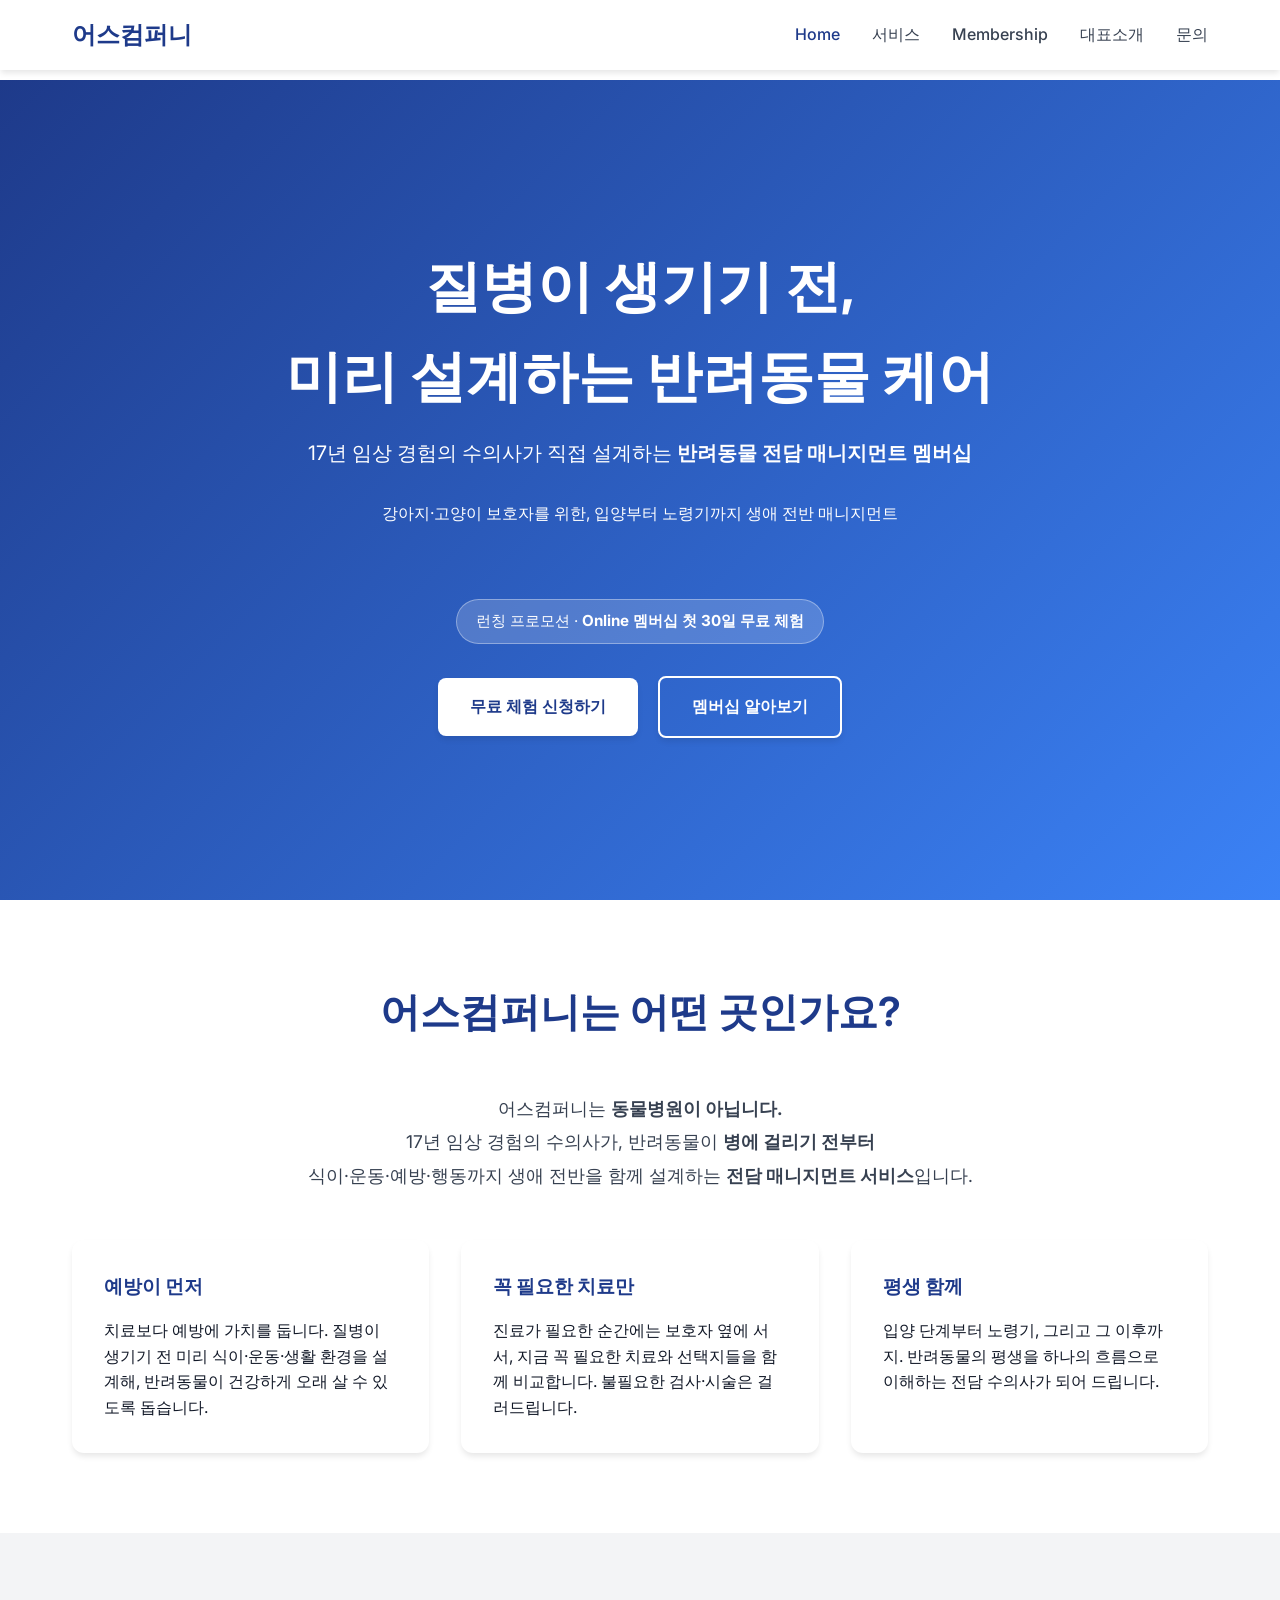
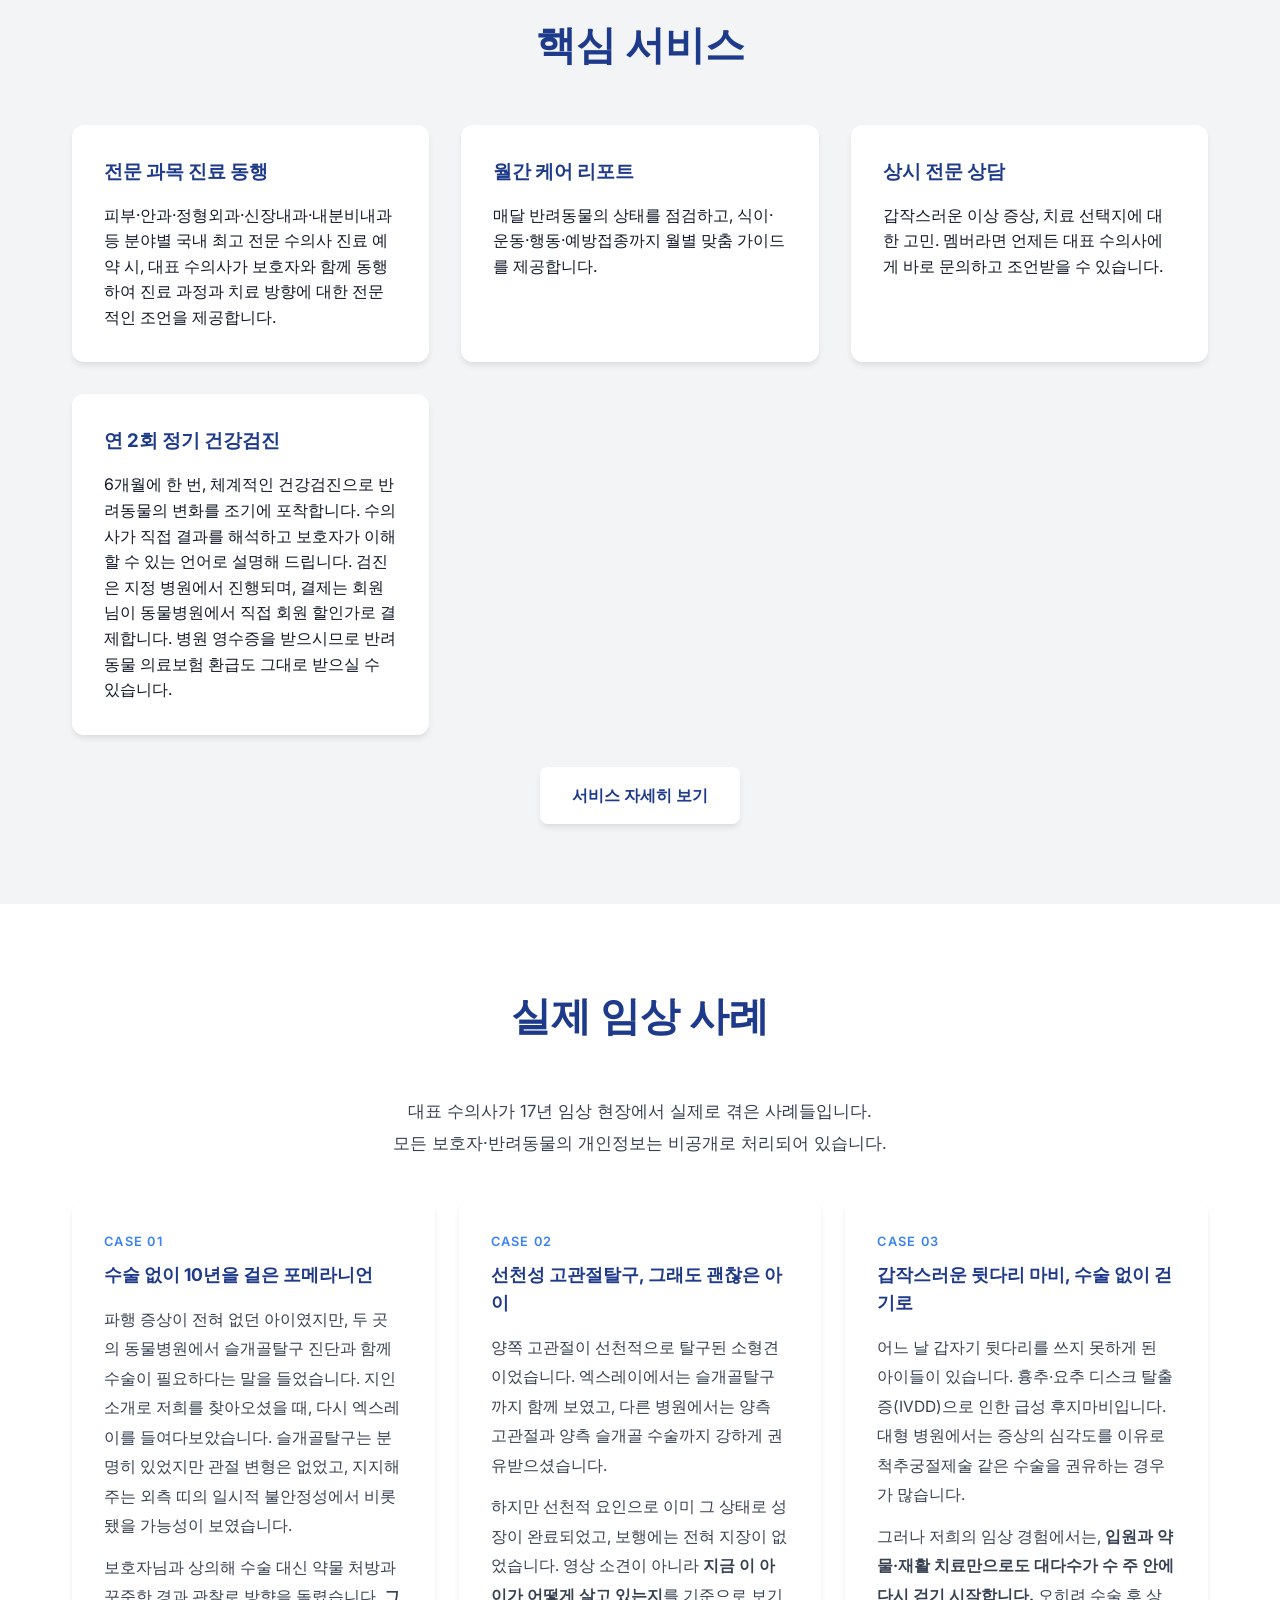
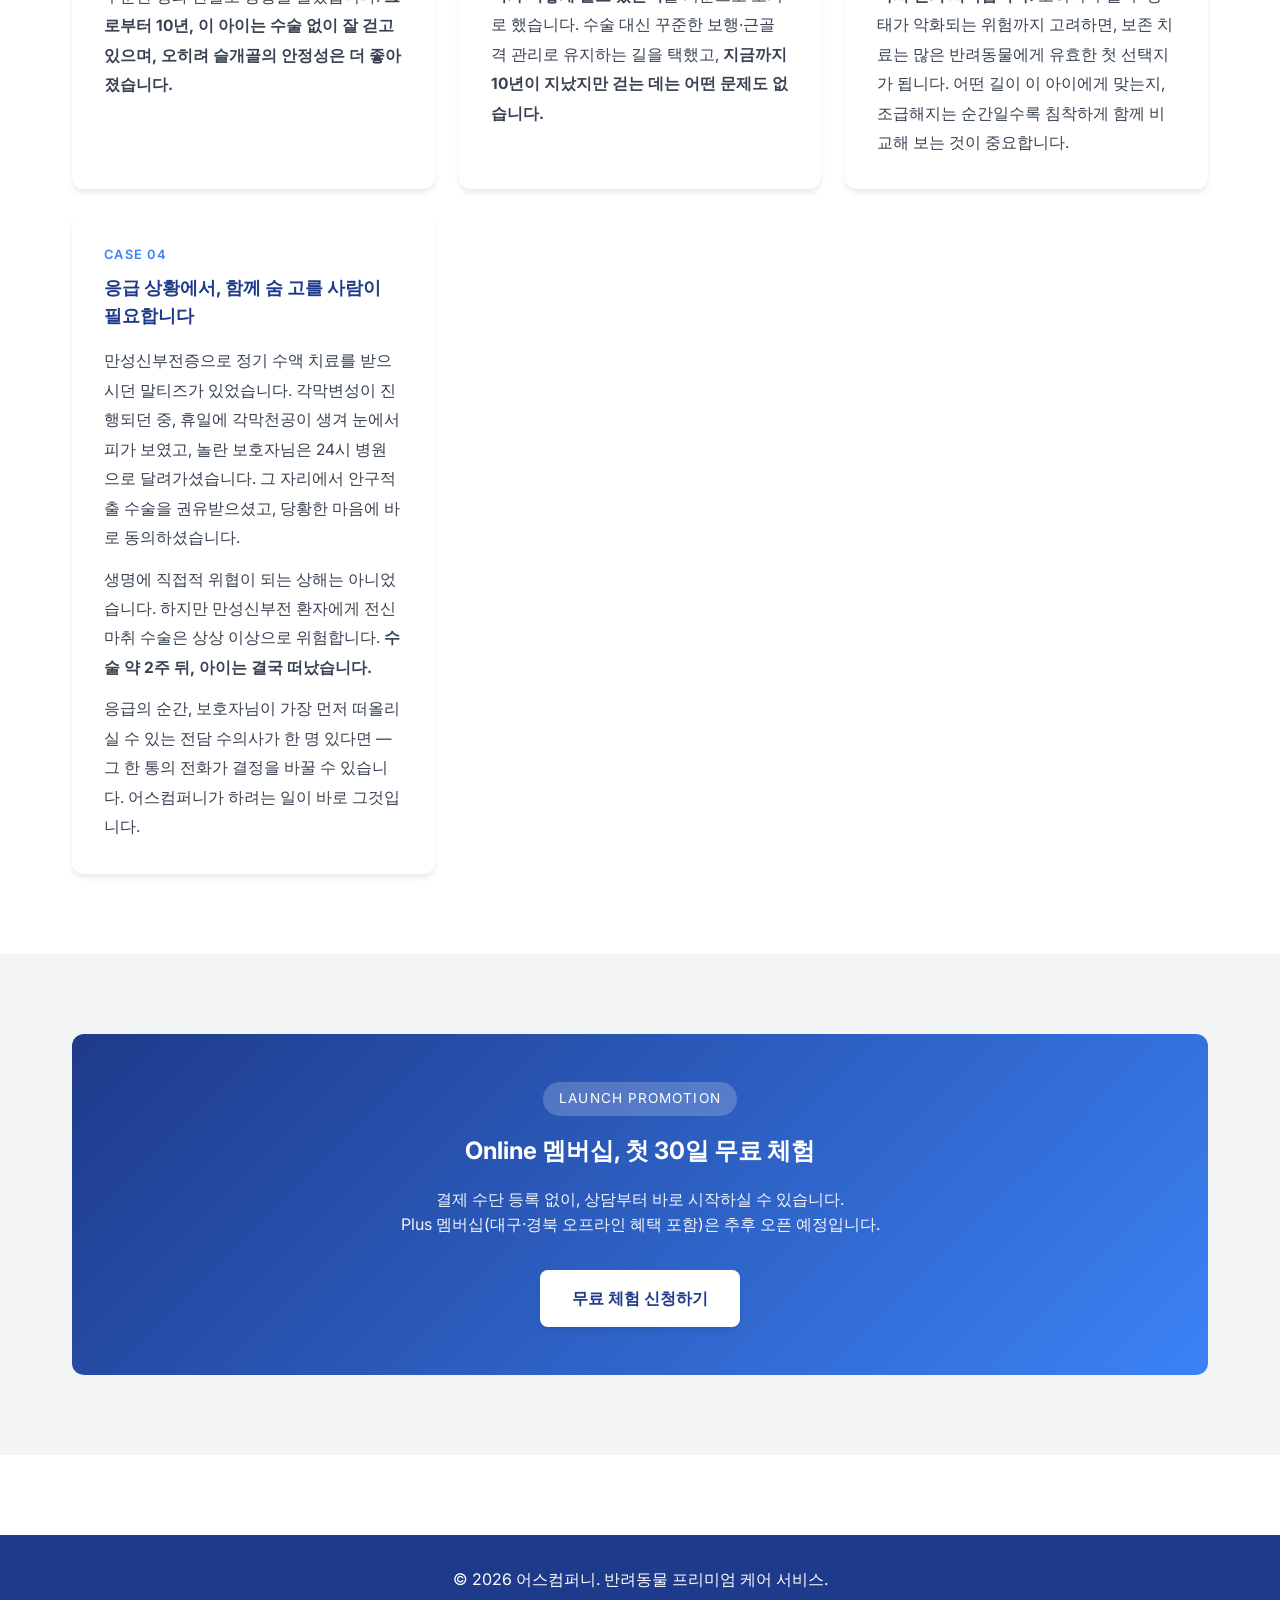
==== index.html @ a9e3ab70 "feat: Online 첫 30일 무료 체험 도입, Plus 티어는 추후 오픈 예정으로 전환 - Online 티어를 메인 상품으로 승격, '첫 30일 무료 체험' 프로모션 블록 추" ====
<!DOCTYPE html>
<html lang="ko">
<head>
    <meta charset="UTF-8">
    <meta name="viewport" content="width=device-width, initial-scale=1.0">
    <title>어스컴퍼니 - 반려동물 프리미엄 케어 서비스</title>
    <meta name="description" content="17년 임상 경험의 수의사가 설계하는 반려동물 전담 매니지먼트 멤버십. 질병이 생기기 전부터 식이·운동·예방까지, 입양부터 노령기까지. 전국 Online 멤버십과 대구·경북 Plus 멤버십.">
    <link rel="stylesheet" href="css/style.css">
    <link rel="icon" href="data:image/svg+xml,<svg xmlns='http://www.w3.org/2000/svg' viewBox='0 0 100 100'><rect width='100' height='100' fill='%231e3a8a'/><text x='50' y='68' font-size='56' font-family='Inter,sans-serif' font-weight='700' fill='white' text-anchor='middle'>E</text></svg>">
</head>
<body>
    <nav>
        <div class="nav-container">
            <a href="index.html" class="logo">어스컴퍼니</a>
            <ul class="nav-links">
                <li><a href="index.html">Home</a></li>
                <li><a href="services.html">서비스</a></li>
                <li><a href="membership.html">Membership</a></li>
                <li><a href="about.html">대표소개</a></li>
                <li><a href="contact.html">문의</a></li>
            </ul>
            <div class="hamburger">
                <span></span>
                <span></span>
                <span></span>
            </div>
        </div>
    </nav>

    <main>
        <section class="hero">
            <div class="hero-content">
                <h1>질병이 생기기 전,<br>미리 설계하는 반려동물 케어</h1>
                <p>17년 임상 경험의 수의사가 직접 설계하는 <strong>반려동물 전담 매니지먼트 멤버십</strong></p>
                <p class="subtitle">강아지·고양이 보호자를 위한, 입양부터 노령기까지 생애 전반 매니지먼트</p>
                <div style="display: inline-block; margin-top: 1.5rem; padding: 0.6rem 1.2rem; background: rgba(255,255,255,0.18); border: 1px solid rgba(255,255,255,0.35); border-radius: 24px; font-size: 0.95rem;">
                    런칭 프로모션 · <strong>Online 멤버십 첫 30일 무료 체험</strong>
                </div>
                <div style="margin-top: 2rem;">
                    <a href="contact.html" class="btn">무료 체험 신청하기</a>
                    <a href="membership.html" class="btn btn-secondary" style="margin-left: 1rem;">멤버십 알아보기</a>
                </div>
            </div>
        </section>

        <section class="section">
            <div class="container">
                <h2 class="section-title">어스컴퍼니는 어떤 곳인가요?</h2>
                <div style="max-width: 820px; margin: 0 auto 3rem; text-align: center; color: var(--gray-700); font-size: 1.1rem; line-height: 1.9;">
                    <p>어스컴퍼니는 <strong>동물병원이 아닙니다.</strong></p>
                    <p>17년 임상 경험의 수의사가, 반려동물이 <strong>병에 걸리기 전부터</strong><br>식이·운동·예방·행동까지 생애 전반을 함께 설계하는 <strong>전담 매니지먼트 서비스</strong>입니다.</p>
                </div>
                <div class="grid grid-3">
                    <div class="card">
                        <h3 style="color: var(--deep-blue); margin-bottom: 1rem;">예방이 먼저</h3>
                        <p>치료보다 예방에 가치를 둡니다. 질병이 생기기 전 미리 식이·운동·생활 환경을 설계해, 반려동물이 건강하게 오래 살 수 있도록 돕습니다.</p>
                    </div>
                    <div class="card">
                        <h3 style="color: var(--deep-blue); margin-bottom: 1rem;">꼭 필요한 치료만</h3>
                        <p>진료가 필요한 순간에는 보호자 옆에 서서, 지금 꼭 필요한 치료와 선택지들을 함께 비교합니다. 불필요한 검사·시술은 걸러드립니다.</p>
                    </div>
                    <div class="card">
                        <h3 style="color: var(--deep-blue); margin-bottom: 1rem;">평생 함께</h3>
                        <p>입양 단계부터 노령기, 그리고 그 이후까지. 반려동물의 평생을 하나의 흐름으로 이해하는 전담 수의사가 되어 드립니다.</p>
                    </div>
                </div>
            </div>
        </section>

        <section class="section" style="background-color: var(--gray-100);">
            <div class="container">
                <h2 class="section-title">핵심 서비스</h2>
                <div class="grid grid-2">
                    <div class="card">
                        <h3 style="color: var(--deep-blue); margin-bottom: 1rem;">전문 과목 진료 동행</h3>
                        <p>피부·안과·정형외과·신장내과·내분비내과 등 분야별 국내 최고 전문 수의사 진료 예약 시, 대표 수의사가 보호자와 함께 동행하여 진료 과정과 치료 방향에 대한 전문적인 조언을 제공합니다.</p>
                    </div>
                    <div class="card">
                        <h3 style="color: var(--deep-blue); margin-bottom: 1rem;">월간 케어 리포트</h3>
                        <p>매달 반려동물의 상태를 점검하고, 식이·운동·행동·예방접종까지 월별 맞춤 가이드를 제공합니다.</p>
                    </div>
                    <div class="card">
                        <h3 style="color: var(--deep-blue); margin-bottom: 1rem;">상시 전문 상담</h3>
                        <p>갑작스러운 이상 증상, 치료 선택지에 대한 고민. 멤버라면 언제든 대표 수의사에게 바로 문의하고 조언받을 수 있습니다.</p>
                    </div>
                    <div class="card">
                        <h3 style="color: var(--deep-blue); margin-bottom: 1rem;">연 2회 정기 건강검진</h3>
                        <p>6개월에 한 번, 체계적인 건강검진으로 반려동물의 변화를 조기에 포착합니다. 수의사가 직접 결과를 해석하고 보호자가 이해할 수 있는 언어로 설명해 드립니다. 검진은 지정 병원에서 진행되며, 결제는 회원님이 동물병원에서 직접 회원 할인가로 결제합니다. 병원 영수증을 받으시므로 반려동물 의료보험 환급도 그대로 받으실 수 있습니다.</p>
                    </div>
                </div>
                <div style="text-align: center; margin-top: 2rem;">
                    <a href="services.html" class="btn">서비스 자세히 보기</a>
                </div>
            </div>
        </section>

        <!-- 실제 임상 사례 -->
        <section class="section">
            <div class="container">
                <h2 class="section-title">실제 임상 사례</h2>
                <div style="max-width: 820px; margin: 0 auto 2.5rem; text-align: center; color: var(--gray-700); font-size: 1.05rem; line-height: 1.9;">
                    대표 수의사가 17년 임상 현장에서 실제로 겪은 사례들입니다.<br>
                    모든 보호자·반려동물의 개인정보는 비공개로 처리되어 있습니다.
                </div>

                <div class="grid grid-2" style="gap: 1.5rem;">
                    <!-- CASE 01 -->
                    <div class="card">
                        <div style="font-size: 0.8rem; letter-spacing: 0.1em; color: var(--light-blue); margin-bottom: 0.5rem; font-weight: 600;">CASE 01</div>
                        <h3 style="color: var(--deep-blue); margin-bottom: 1rem; font-size: 1.1rem;">수술 없이 10년을 걸은 포메라니언</h3>
                        <p style="color: var(--gray-700); line-height: 1.9; font-size: 0.97rem;">파행 증상이 전혀 없던 아이였지만, 두 곳의 동물병원에서 슬개골탈구 진단과 함께 수술이 필요하다는 말을 들었습니다. 지인 소개로 저희를 찾아오셨을 때, 다시 엑스레이를 들여다보았습니다. 슬개골탈구는 분명히 있었지만 관절 변형은 없었고, 지지해 주는 외측 띠의 일시적 불안정성에서 비롯됐을 가능성이 보였습니다.</p>
                        <p style="color: var(--gray-700); line-height: 1.9; font-size: 0.97rem; margin-top: 0.75rem;">보호자님과 상의해 수술 대신 약물 처방과 꾸준한 경과 관찰로 방향을 돌렸습니다. <strong>그로부터 10년, 이 아이는 수술 없이 잘 걷고 있으며, 오히려 슬개골의 안정성은 더 좋아졌습니다.</strong></p>
                    </div>

                    <!-- CASE 02 -->
                    <div class="card">
                        <div style="font-size: 0.8rem; letter-spacing: 0.1em; color: var(--light-blue); margin-bottom: 0.5rem; font-weight: 600;">CASE 02</div>
                        <h3 style="color: var(--deep-blue); margin-bottom: 1rem; font-size: 1.1rem;">선천성 고관절탈구, 그래도 괜찮은 아이</h3>
                        <p style="color: var(--gray-700); line-height: 1.9; font-size: 0.97rem;">양쪽 고관절이 선천적으로 탈구된 소형견이었습니다. 엑스레이에서는 슬개골탈구까지 함께 보였고, 다른 병원에서는 양측 고관절과 양측 슬개골 수술까지 강하게 권유받으셨습니다.</p>
                        <p style="color: var(--gray-700); line-height: 1.9; font-size: 0.97rem; margin-top: 0.75rem;">하지만 선천적 요인으로 이미 그 상태로 성장이 완료되었고, 보행에는 전혀 지장이 없었습니다. 영상 소견이 아니라 <strong>지금 이 아이가 어떻게 살고 있는지</strong>를 기준으로 보기로 했습니다. 수술 대신 꾸준한 보행·근골격 관리로 유지하는 길을 택했고, <strong>지금까지 10년이 지났지만 걷는 데는 어떤 문제도 없습니다.</strong></p>
                    </div>

                    <!-- CASE 03 -->
                    <div class="card">
                        <div style="font-size: 0.8rem; letter-spacing: 0.1em; color: var(--light-blue); margin-bottom: 0.5rem; font-weight: 600;">CASE 03</div>
                        <h3 style="color: var(--deep-blue); margin-bottom: 1rem; font-size: 1.1rem;">갑작스러운 뒷다리 마비, 수술 없이 걷기로</h3>
                        <p style="color: var(--gray-700); line-height: 1.9; font-size: 0.97rem;">어느 날 갑자기 뒷다리를 쓰지 못하게 된 아이들이 있습니다. 흉추·요추 디스크 탈출증(IVDD)으로 인한 급성 후지마비입니다. 대형 병원에서는 증상의 심각도를 이유로 척추궁절제술 같은 수술을 권유하는 경우가 많습니다.</p>
                        <p style="color: var(--gray-700); line-height: 1.9; font-size: 0.97rem; margin-top: 0.75rem;">그러나 저희의 임상 경험에서는, <strong>입원과 약물·재활 치료만으로도 대다수가 수 주 안에 다시 걷기 시작합니다.</strong> 오히려 수술 후 상태가 악화되는 위험까지 고려하면, 보존 치료는 많은 반려동물에게 유효한 첫 선택지가 됩니다. 어떤 길이 이 아이에게 맞는지, 조급해지는 순간일수록 침착하게 함께 비교해 보는 것이 중요합니다.</p>
                    </div>

                    <!-- CASE 04 -->
                    <div class="card">
                        <div style="font-size: 0.8rem; letter-spacing: 0.1em; color: var(--light-blue); margin-bottom: 0.5rem; font-weight: 600;">CASE 04</div>
                        <h3 style="color: var(--deep-blue); margin-bottom: 1rem; font-size: 1.1rem;">응급 상황에서, 함께 숨 고를 사람이 필요합니다</h3>
                        <p style="color: var(--gray-700); line-height: 1.9; font-size: 0.97rem;">만성신부전증으로 정기 수액 치료를 받으시던 말티즈가 있었습니다. 각막변성이 진행되던 중, 휴일에 각막천공이 생겨 눈에서 피가 보였고, 놀란 보호자님은 24시 병원으로 달려가셨습니다. 그 자리에서 안구적출 수술을 권유받으셨고, 당황한 마음에 바로 동의하셨습니다.</p>
                        <p style="color: var(--gray-700); line-height: 1.9; font-size: 0.97rem; margin-top: 0.75rem;">생명에 직접적 위협이 되는 상해는 아니었습니다. 하지만 만성신부전 환자에게 전신마취 수술은 상상 이상으로 위험합니다. <strong>수술 약 2주 뒤, 아이는 결국 떠났습니다.</strong></p>
                        <p style="color: var(--gray-700); line-height: 1.9; font-size: 0.97rem; margin-top: 0.75rem;">응급의 순간, 보호자님이 가장 먼저 떠올리실 수 있는 전담 수의사가 한 명 있다면 — 그 한 통의 전화가 결정을 바꿀 수 있습니다. 어스컴퍼니가 하려는 일이 바로 그것입니다.</p>
                    </div>
                </div>
            </div>
        </section>

        <section class="section" style="background-color: var(--gray-100);">
            <div class="container">
                <div style="text-align: center; padding: 3rem; background: linear-gradient(135deg, var(--deep-blue) 0%, var(--light-blue) 100%); border-radius: 12px; color: white;">
                    <div style="display: inline-block; margin-bottom: 1rem; padding: 0.4rem 1rem; background: rgba(255,255,255,0.2); border-radius: 20px; font-size: 0.85rem; letter-spacing: 0.08em;">LAUNCH PROMOTION</div>
                    <h2 style="margin-bottom: 1rem;">Online 멤버십, 첫 30일 무료 체험</h2>
                    <p style="margin-bottom: 2rem; opacity: 0.95;">결제 수단 등록 없이, 상담부터 바로 시작하실 수 있습니다.<br>Plus 멤버십(대구·경북 오프라인 혜택 포함)은 추후 오픈 예정입니다.</p>
                    <a href="contact.html" class="btn">무료 체험 신청하기</a>
                </div>
            </div>
        </section>
    </main>

    <footer>
        <div class="container">
            <p>&copy; 2026 어스컴퍼니. 반려동물 프리미엄 케어 서비스.</p>
        </div>
    </footer>

    <script src="js/script.js"></script>
</body>
</html>
---- css/style.css ----
/* 어스컴퍼니 포트폴리오 - CSS */
@import url('https://fonts.googleapis.com/css2?family=Inter:wght@300;400;500;600;700&display=swap');

:root {
  --deep-blue: #1e3a8a;
  --light-blue: #3b82f6;
  --white: #ffffff;
  --black: #000000;
  --gray-100: #f3f4f6;
  --gray-200: #e5e7eb;
  --gray-700: #374151;
  --gray-900: #111827;
  --shadow: 0 4px 6px -1px rgba(0, 0, 0, 0.1);
  --shadow-lg: 0 10px 15px -3px rgba(0, 0, 0, 0.1);
}

* {
  margin: 0;
  padding: 0;
  box-sizing: border-box;
}

body {
  font-family: 'Inter', sans-serif;
  line-height: 1.6;
  color: var(--gray-900);
  background-color: var(--white);
}

/* 네비게이션 */
nav {
  background-color: var(--white);
  box-shadow: var(--shadow);
  position: fixed;
  top: 0;
  width: 100%;
  z-index: 1000;
}

.nav-container {
  max-width: 1200px;
  margin: 0 auto;
  padding: 1rem 2rem;
  display: flex;
  justify-content: space-between;
  align-items: center;
}

.logo {
  font-size: 1.5rem;
  font-weight: 700;
  color: var(--deep-blue);
  text-decoration: none;
}

.nav-links {
  display: flex;
  list-style: none;
  gap: 2rem;
}

.nav-links a {
  text-decoration: none;
  color: var(--gray-700);
  font-weight: 500;
  transition: color 0.3s ease;
}

.nav-links a:hover,
.nav-links a.active {
  color: var(--deep-blue);
}

/* 모바일 네비게이션 */
.hamburger {
  display: none;
  flex-direction: column;
  cursor: pointer;
  gap: 4px;
}

.hamburger span {
  width: 25px;
  height: 3px;
  background-color: var(--deep-blue);
  transition: 0.3s;
}

/* 메인 컨테이너 */
.container {
  max-width: 1200px;
  margin: 0 auto;
  padding: 0 2rem;
}

main {
  margin-top: 80px;
  min-height: calc(100vh - 80px);
}

/* 히어로 섹션 */
.hero {
  background: linear-gradient(135deg, var(--deep-blue) 0%, var(--light-blue) 100%);
  color: var(--white);
  padding: 6rem 2rem;
  text-align: center;
  min-height: calc(100vh - 80px);
  display: flex;
  align-items: center;
  justify-content: center;
}

.hero-content h1 {
  font-size: 3.5rem;
  font-weight: 700;
  margin-bottom: 1rem;
  animation: fadeInUp 1s ease-out;
}

.hero-content p {
  font-size: 1.25rem;
  margin-bottom: 2rem;
  opacity: 0.9;
  animation: fadeInUp 1s ease-out 0.2s both;
}

.hero-content .subtitle {
  font-size: 1rem;
  margin-bottom: 3rem;
  opacity: 0.8;
  animation: fadeInUp 1s ease-out 0.4s both;
}

/* 버튼 */
.btn {
  display: inline-block;
  padding: 1rem 2rem;
  background-color: var(--white);
  color: var(--deep-blue);
  text-decoration: none;
  border-radius: 8px;
  font-weight: 600;
  transition: all 0.3s ease;
  box-shadow: var(--shadow);
  animation: fadeInUp 1s ease-out 0.6s both;
}

.btn:hover {
  transform: translateY(-2px);
  box-shadow: var(--shadow-lg);
  background-color: var(--gray-100);
}

.btn-secondary {
  background-color: transparent;
  color: var(--white);
  border: 2px solid var(--white);
}

.btn-secondary:hover {
  background-color: var(--white);
  color: var(--deep-blue);
}

/* 섹션 공통 스타일 */
.section {
  padding: 5rem 0;
}

.section-title {
  font-size: 2.5rem;
  font-weight: 700;
  text-align: center;
  margin-bottom: 3rem;
  color: var(--deep-blue);
}

/* 카드 */
.card {
  background-color: var(--white);
  border-radius: 12px;
  padding: 2rem;
  box-shadow: var(--shadow);
  transition: transform 0.3s ease, box-shadow 0.3s ease;
}

.card:hover {
  transform: translateY(-5px);
  box-shadow: var(--shadow-lg);
}

/* 그리드 */
.grid {
  display: grid;
  gap: 2rem;
}

.grid-2 {
  grid-template-columns: repeat(auto-fit, minmax(300px, 1fr));
}

.grid-3 {
  grid-template-columns: repeat(auto-fit, minmax(250px, 1fr));
}

/* 스킬 섹션 */
.skills-grid {
  display: grid;
  grid-template-columns: repeat(auto-fit, minmax(200px, 1fr));
  gap: 1.5rem;
  margin-top: 2rem;
}

.skill-item {
  text-align: center;
  padding: 1.5rem;
  background-color: var(--gray-100);
  border-radius: 8px;
  transition: background-color 0.3s ease;
}

.skill-item:hover {
  background-color: var(--gray-200);
}

/* 프로젝트 카드 */
.project-card {
  border-left: 4px solid var(--deep-blue);
}

.project-title {
  font-size: 1.25rem;
  font-weight: 600;
  margin-bottom: 0.5rem;
  color: var(--deep-blue);
}

.project-status {
  display: inline-block;
  padding: 0.25rem 0.75rem;
  background-color: var(--light-blue);
  color: var(--white);
  border-radius: 20px;
  font-size: 0.875rem;
  margin-bottom: 1rem;
}

/* 연락처 */
.contact-info {
  text-align: center;
  background-color: var(--gray-100);
  padding: 3rem;
  border-radius: 12px;
}

.contact-info a {
  color: var(--deep-blue);
  text-decoration: none;
  font-weight: 600;
}

.contact-info a:hover {
  text-decoration: underline;
}

/* 푸터 */
footer {
  background-color: var(--deep-blue);
  color: var(--white);
  text-align: center;
  padding: 2rem;
  margin-top: 5rem;
}

/* 애니메이션 */
@keyframes fadeInUp {
  from {
    opacity: 0;
    transform: translateY(30px);
  }
  to {
    opacity: 1;
    transform: translateY(0);
  }
}

/* 반응형 디자인 */
@media (max-width: 768px) {
  .nav-links {
    display: none;
    position: absolute;
    top: 100%;
    left: 0;
    width: 100%;
    background-color: var(--white);
    flex-direction: column;
    padding: 1rem 2rem;
    box-shadow: var(--shadow);
  }

  .nav-links.active {
    display: flex;
  }

  .hamburger {
    display: flex;
  }

  .hero-content h1 {
    font-size: 2.5rem;
  }

  .hero-content p {
    font-size: 1.1rem;
  }

  .section-title {
    font-size: 2rem;
  }

  .container {
    padding: 0 1rem;
  }

  .hero {
    padding: 4rem 1rem;
  }

  .grid-2,
  .grid-3 {
    grid-template-columns: 1fr;
  }
}

@media (max-width: 480px) {
  .hero-content h1 {
    font-size: 2rem;
  }

  .nav-container {
    padding: 1rem;
  }

  .btn {
    padding: 0.75rem 1.5rem;
    font-size: 0.9rem;
  }
}
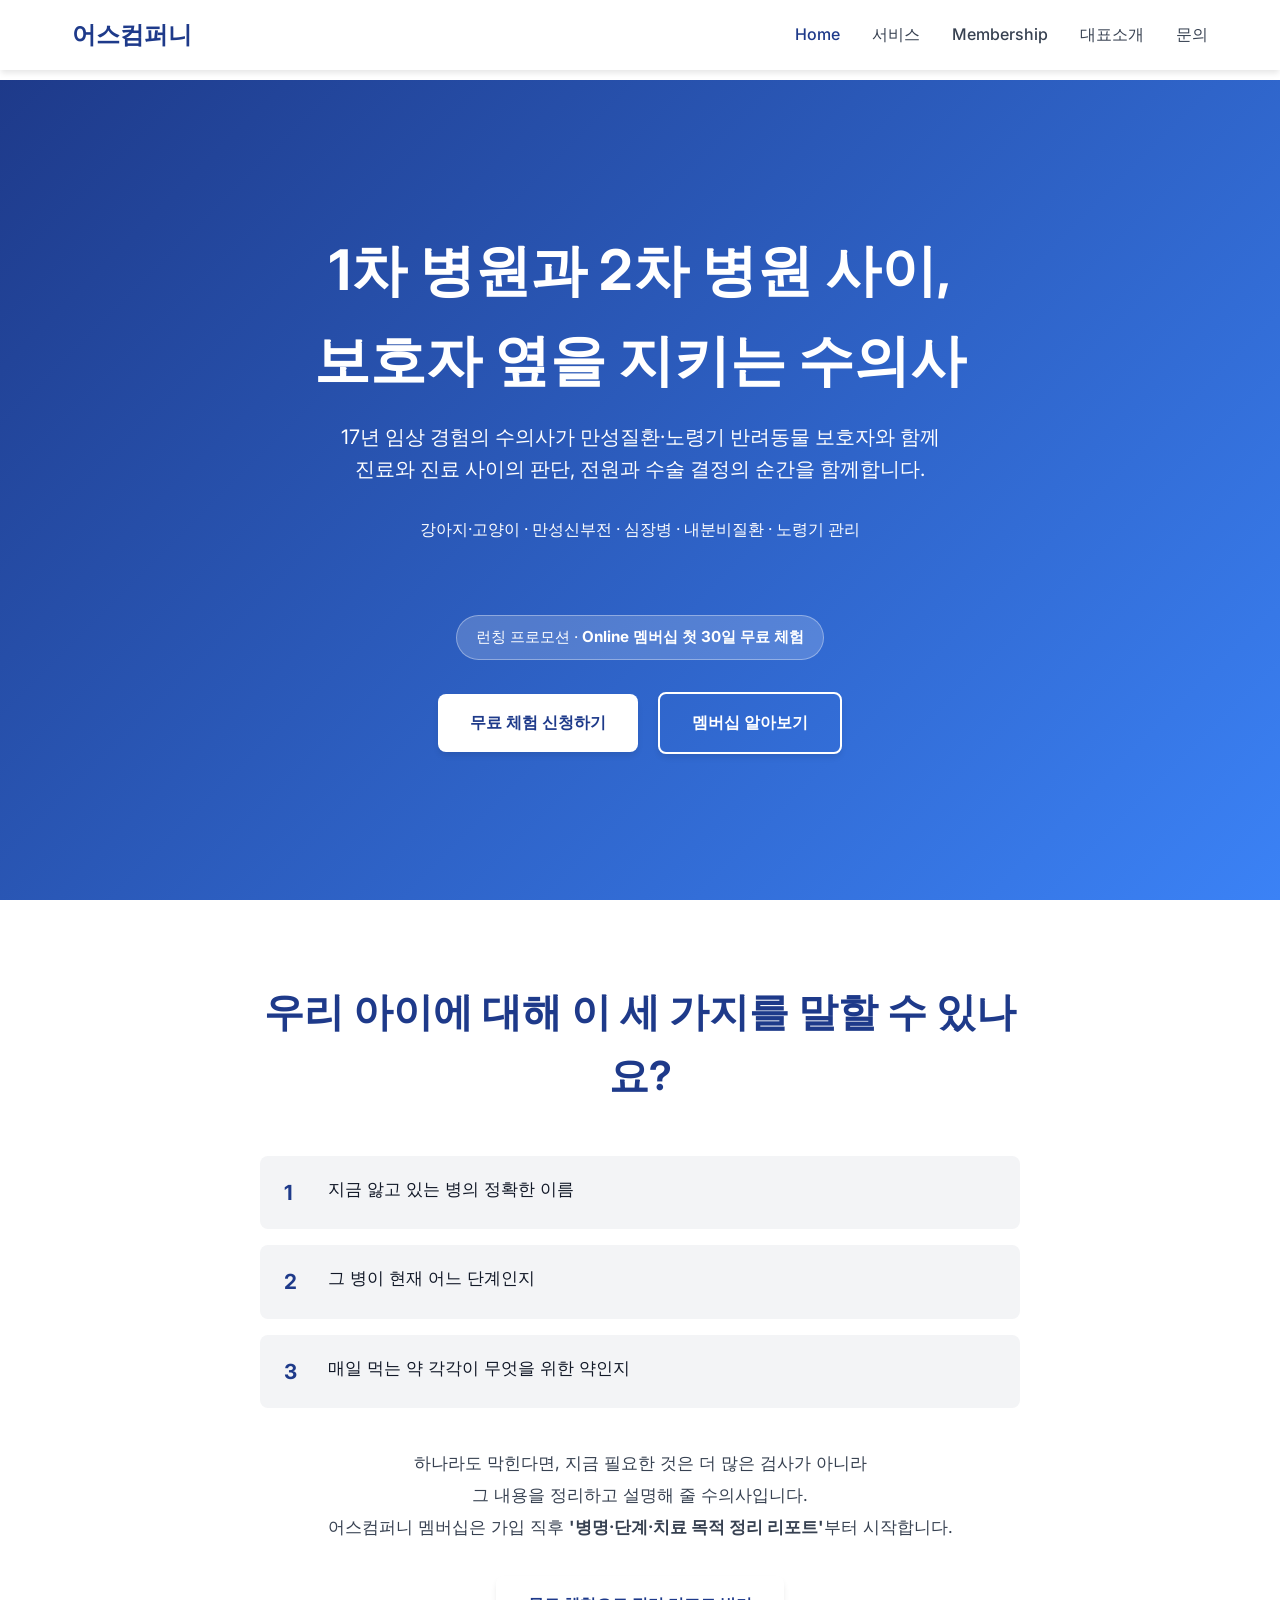
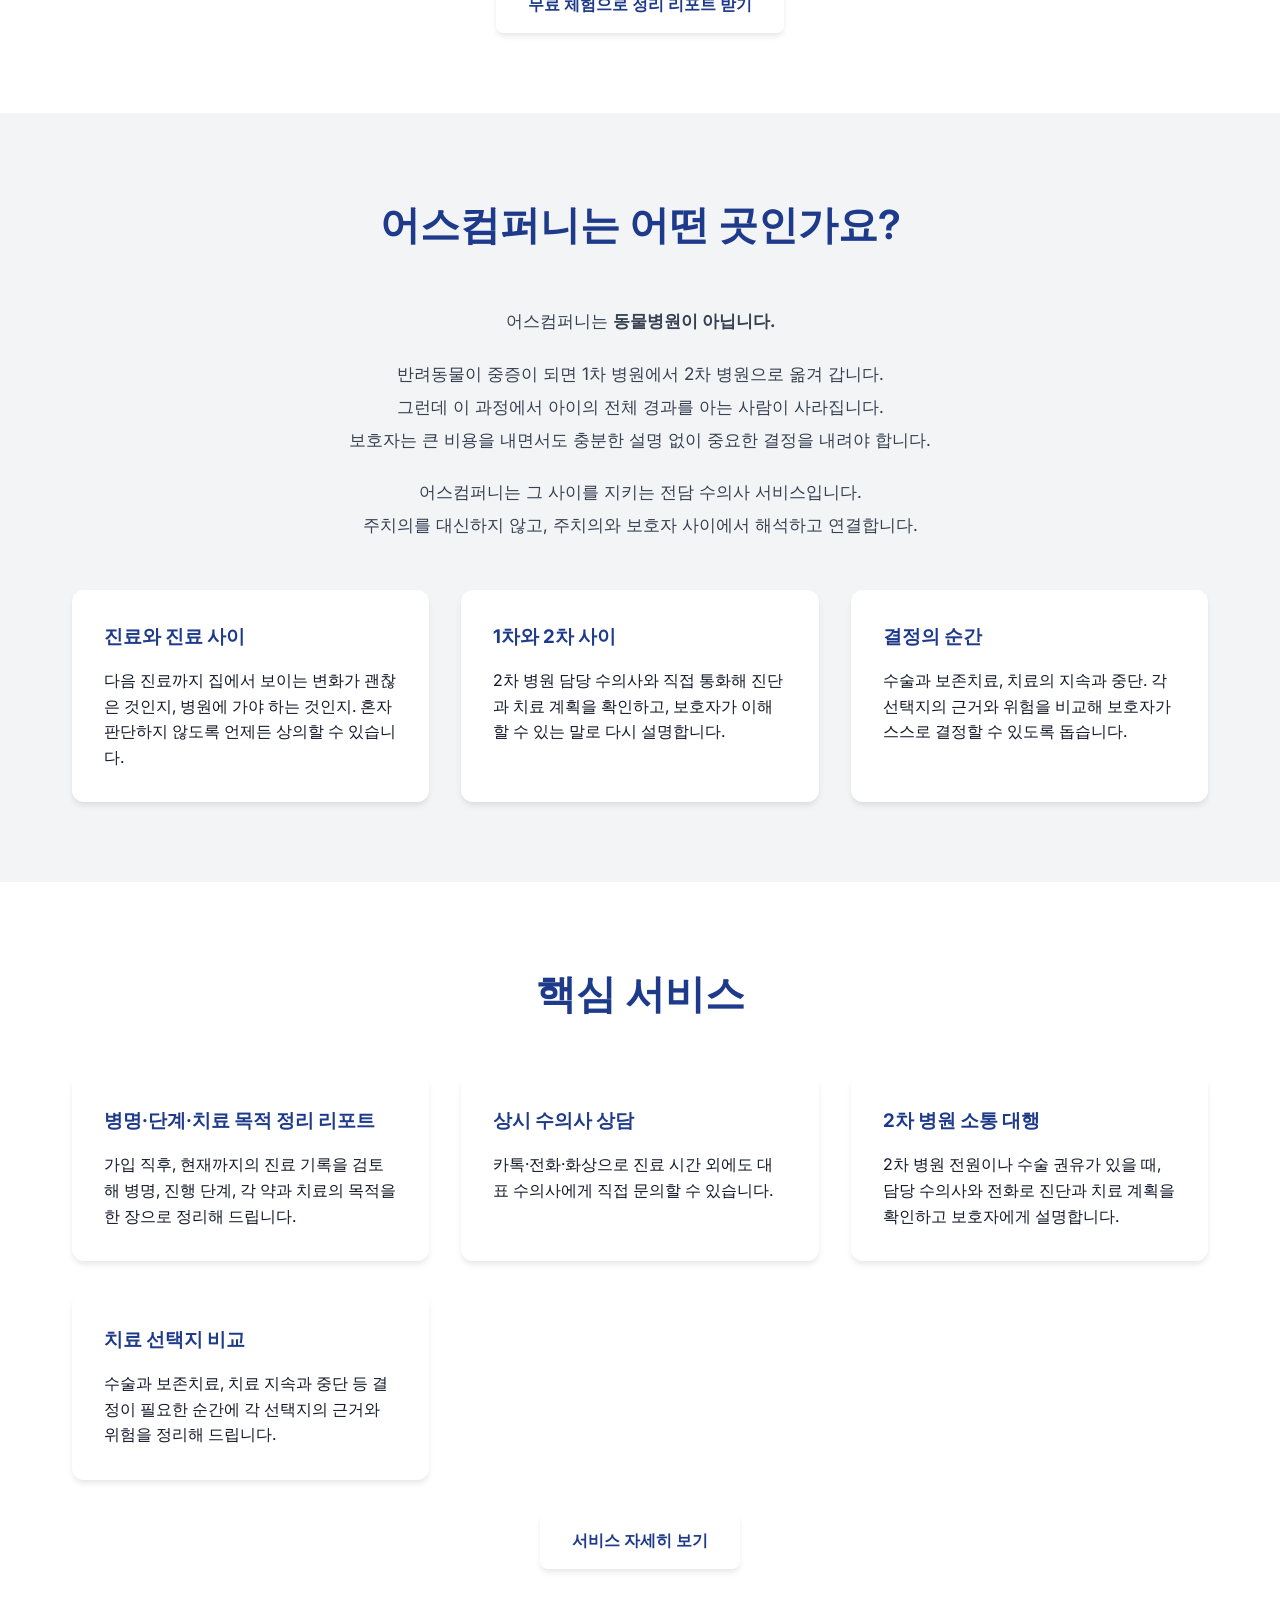
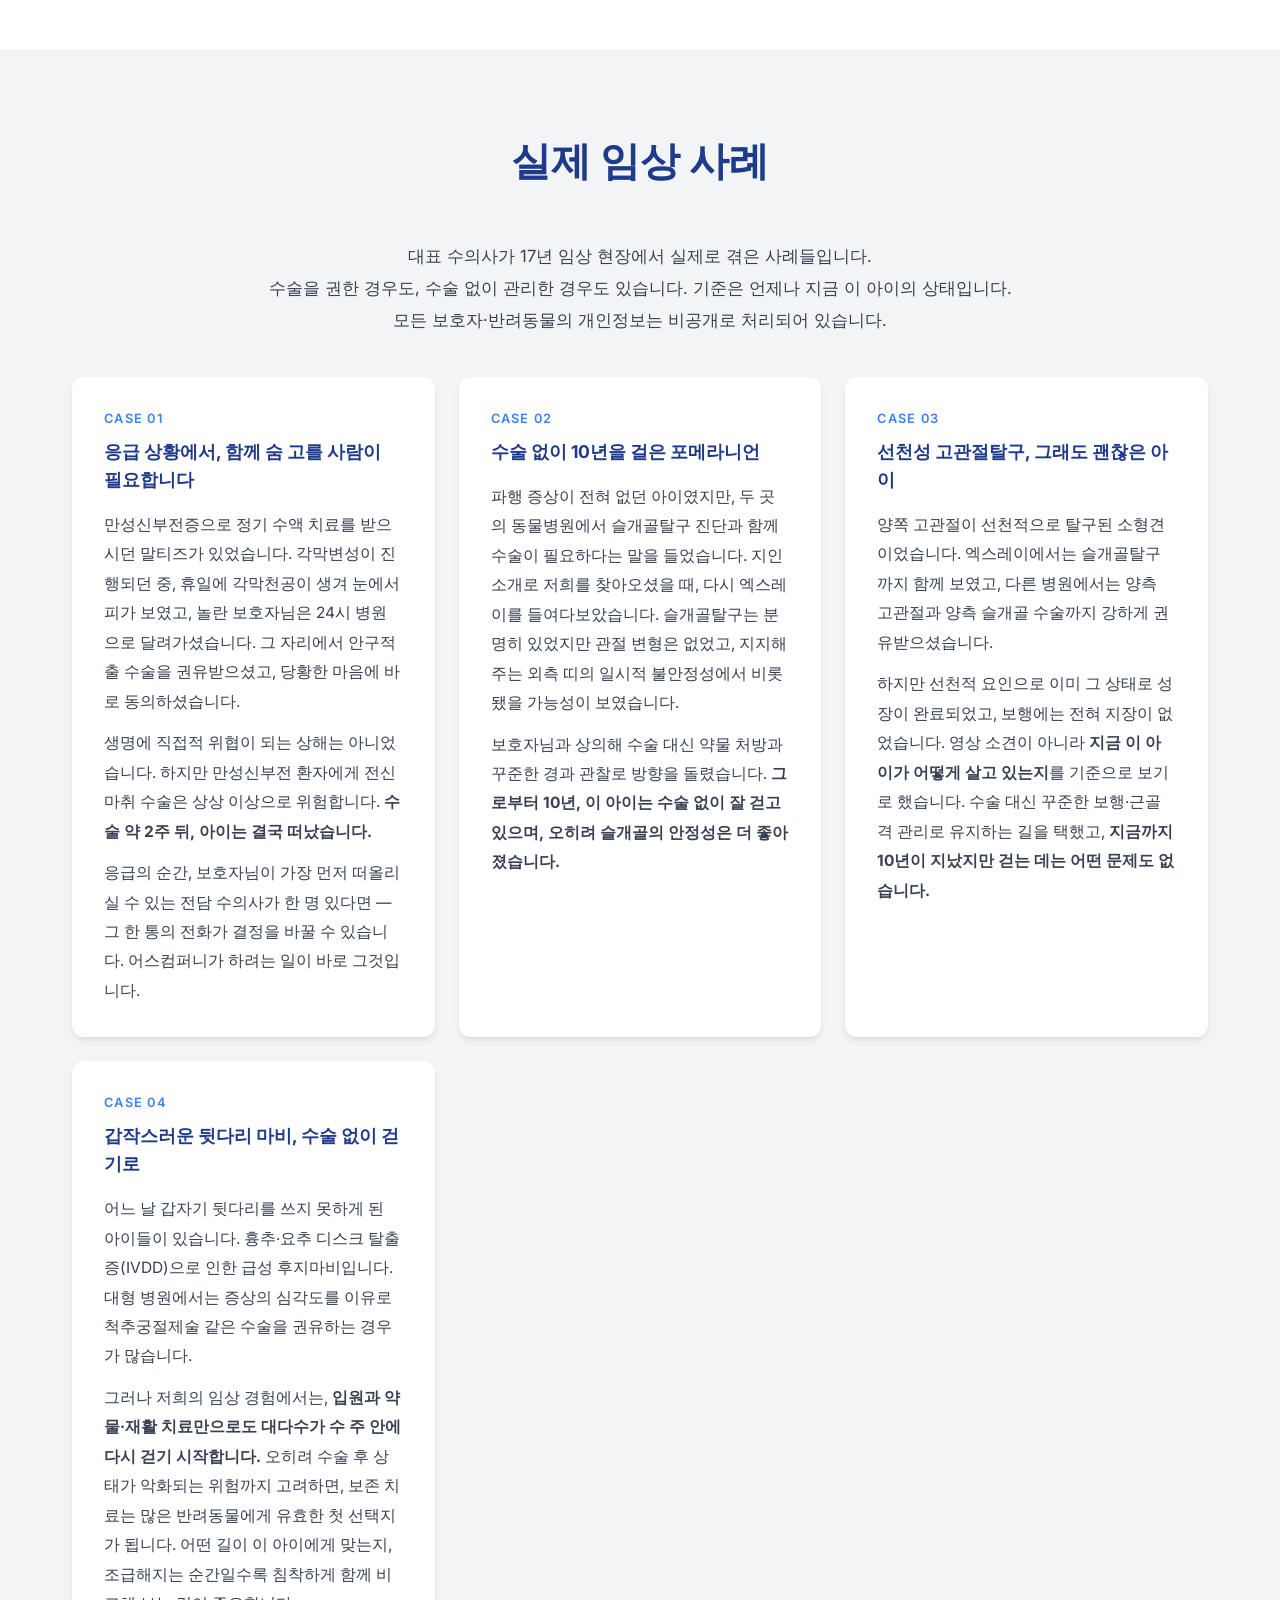
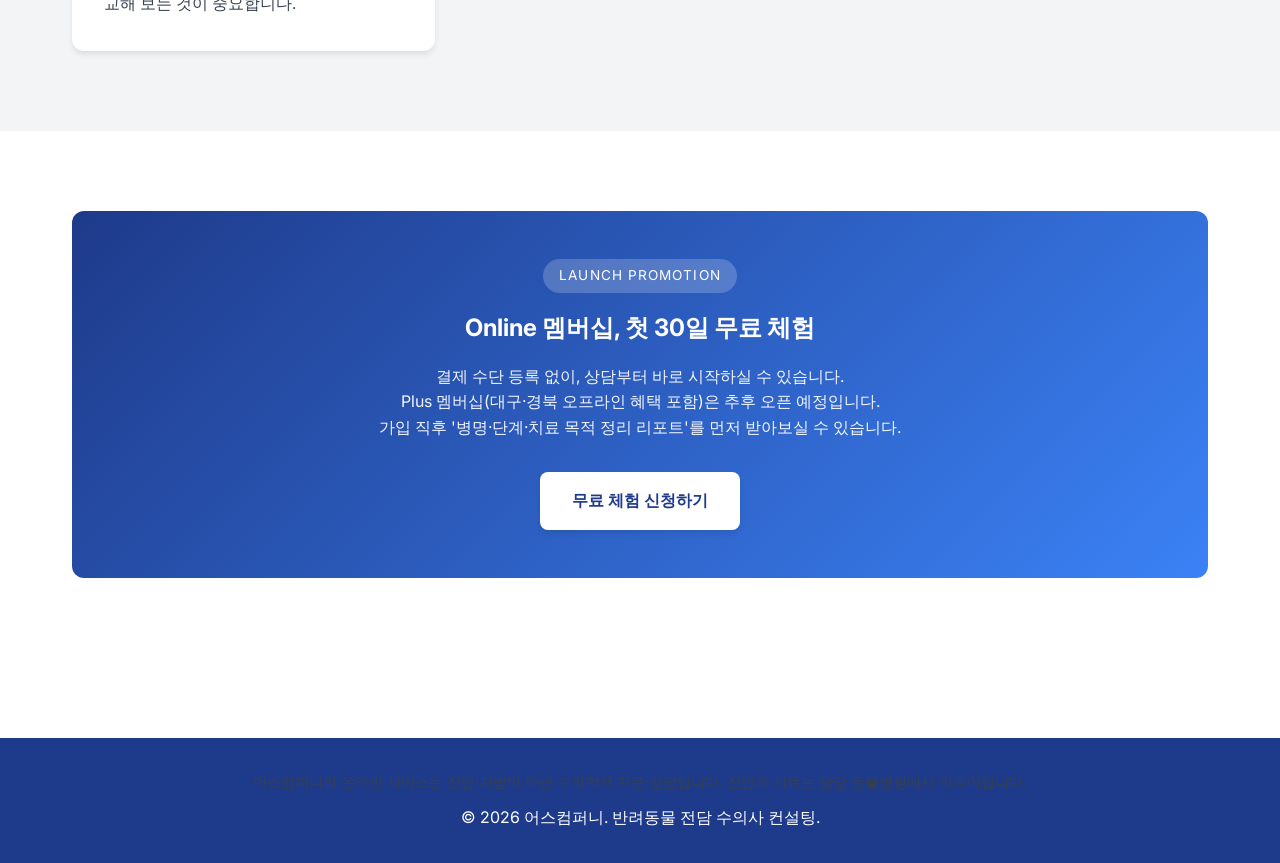
==== commit c5bc25e9: "feat: 포지셔닝 재정립 — 만성질환·노령기 전담 수의사 컨설팅으로 전환 핵심 변경: - 포지셔닝을 '예방 중심 매니지먼트' → '1차·2차 병원 사이 보호자 옆 수의사'로 재정" ====
--- a/index.html
+++ b/index.html
@@ -3,8 +3,8 @@
 <head>
     <meta charset="UTF-8">
     <meta name="viewport" content="width=device-width, initial-scale=1.0">
-    <title>어스컴퍼니 - 반려동물 프리미엄 케어 서비스</title>
-    <meta name="description" content="17년 임상 경험의 수의사가 설계하는 반려동물 전담 매니지먼트 멤버십. 질병이 생기기 전부터 식이·운동·예방까지, 입양부터 노령기까지. 전국 Online 멤버십과 대구·경북 Plus 멤버십.">
+    <title>어스컴퍼니 - 만성질환·노령기 반려동물 전담 수의사 컨설팅</title>
+    <meta name="description" content="만성질환·노령기 반려동물 보호자를 위한 17년차 수의사의 전담 컨설팅. 진료와 진료 사이, 2차 병원 전원과 수술 결정의 순간에 보호자 옆에서 함께 판단합니다. 전국 Online 멤버십.">
     <link rel="stylesheet" href="css/style.css">
     <link rel="icon" href="data:image/svg+xml,<svg xmlns='http://www.w3.org/2000/svg' viewBox='0 0 100 100'><rect width='100' height='100' fill='%231e3a8a'/><text x='50' y='68' font-size='56' font-family='Inter,sans-serif' font-weight='700' fill='white' text-anchor='middle'>E</text></svg>">
 </head>
@@ -30,9 +30,9 @@
     <main>
         <section class="hero">
             <div class="hero-content">
-                <h1>질병이 생기기 전,<br>미리 설계하는 반려동물 케어</h1>
-                <p>17년 임상 경험의 수의사가 직접 설계하는 <strong>반려동물 전담 매니지먼트 멤버십</strong></p>
-                <p class="subtitle">강아지·고양이 보호자를 위한, 입양부터 노령기까지 생애 전반 매니지먼트</p>
+                <h1>1차 병원과 2차 병원 사이,<br>보호자 옆을 지키는 수의사</h1>
+                <p>17년 임상 경험의 수의사가 만성질환·노령기 반려동물 보호자와 함께<br>진료와 진료 사이의 판단, 전원과 수술 결정의 순간을 함께합니다.</p>
+                <p class="subtitle">강아지·고양이 · 만성신부전 · 심장병 · 내분비질환 · 노령기 관리</p>
                 <div style="display: inline-block; margin-top: 1.5rem; padding: 0.6rem 1.2rem; background: rgba(255,255,255,0.18); border: 1px solid rgba(255,255,255,0.35); border-radius: 24px; font-size: 0.95rem;">
                     런칭 프로모션 · <strong>Online 멤버십 첫 30일 무료 체험</strong>
                 </div>
@@ -43,49 +43,79 @@
             </div>
         </section>
 
+        <!-- 자가 점검 섹션 -->
         <section class="section">
             <div class="container">
+                <div style="max-width: 760px; margin: 0 auto; text-align: center;">
+                    <h2 class="section-title">우리 아이에 대해 이 세 가지를 말할 수 있나요?</h2>
+                    <div style="display: grid; gap: 1rem; margin: 2.5rem 0; text-align: left;">
+                        <div style="display: flex; align-items: flex-start; gap: 1.25rem; padding: 1.25rem 1.5rem; background: var(--gray-100); border-radius: 8px;">
+                            <div style="color: var(--deep-blue); font-weight: 700; font-size: 1.3rem; min-width: 1.5rem;">1</div>
+                            <div style="color: var(--gray-900); font-size: 1.05rem;">지금 앓고 있는 병의 정확한 이름</div>
+                        </div>
+                        <div style="display: flex; align-items: flex-start; gap: 1.25rem; padding: 1.25rem 1.5rem; background: var(--gray-100); border-radius: 8px;">
+                            <div style="color: var(--deep-blue); font-weight: 700; font-size: 1.3rem; min-width: 1.5rem;">2</div>
+                            <div style="color: var(--gray-900); font-size: 1.05rem;">그 병이 현재 어느 단계인지</div>
+                        </div>
+                        <div style="display: flex; align-items: flex-start; gap: 1.25rem; padding: 1.25rem 1.5rem; background: var(--gray-100); border-radius: 8px;">
+                            <div style="color: var(--deep-blue); font-weight: 700; font-size: 1.3rem; min-width: 1.5rem;">3</div>
+                            <div style="color: var(--gray-900); font-size: 1.05rem;">매일 먹는 약 각각이 무엇을 위한 약인지</div>
+                        </div>
+                    </div>
+                    <p style="color: var(--gray-700); font-size: 1.05rem; line-height: 1.9; margin-bottom: 2rem;">
+                        하나라도 막힌다면, 지금 필요한 것은 더 많은 검사가 아니라<br>
+                        그 내용을 정리하고 설명해 줄 수의사입니다.<br>
+                        어스컴퍼니 멤버십은 가입 직후 <strong>'병명·단계·치료 목적 정리 리포트'</strong>부터 시작합니다.
+                    </p>
+                    <a href="contact.html" class="btn">무료 체험으로 정리 리포트 받기</a>
+                </div>
+            </div>
+        </section>
+
+        <section class="section" style="background-color: var(--gray-100);">
+            <div class="container">
                 <h2 class="section-title">어스컴퍼니는 어떤 곳인가요?</h2>
-                <div style="max-width: 820px; margin: 0 auto 3rem; text-align: center; color: var(--gray-700); font-size: 1.1rem; line-height: 1.9;">
-                    <p>어스컴퍼니는 <strong>동물병원이 아닙니다.</strong></p>
-                    <p>17년 임상 경험의 수의사가, 반려동물이 <strong>병에 걸리기 전부터</strong><br>식이·운동·예방·행동까지 생애 전반을 함께 설계하는 <strong>전담 매니지먼트 서비스</strong>입니다.</p>
+                <div style="max-width: 820px; margin: 0 auto 3rem; text-align: center; color: var(--gray-700); font-size: 1.08rem; line-height: 1.9;">
+                    <p style="margin-bottom: 1.25rem;">어스컴퍼니는 <strong>동물병원이 아닙니다.</strong></p>
+                    <p style="margin-bottom: 1.25rem;">반려동물이 중증이 되면 1차 병원에서 2차 병원으로 옮겨 갑니다.<br>그런데 이 과정에서 아이의 전체 경과를 아는 사람이 사라집니다.<br>보호자는 큰 비용을 내면서도 충분한 설명 없이 중요한 결정을 내려야 합니다.</p>
+                    <p>어스컴퍼니는 그 사이를 지키는 전담 수의사 서비스입니다.<br>주치의를 대신하지 않고, 주치의와 보호자 사이에서 해석하고 연결합니다.</p>
                 </div>
                 <div class="grid grid-3">
                     <div class="card">
-                        <h3 style="color: var(--deep-blue); margin-bottom: 1rem;">예방이 먼저</h3>
-                        <p>치료보다 예방에 가치를 둡니다. 질병이 생기기 전 미리 식이·운동·생활 환경을 설계해, 반려동물이 건강하게 오래 살 수 있도록 돕습니다.</p>
-                    </div>
-                    <div class="card">
-                        <h3 style="color: var(--deep-blue); margin-bottom: 1rem;">꼭 필요한 치료만</h3>
-                        <p>진료가 필요한 순간에는 보호자 옆에 서서, 지금 꼭 필요한 치료와 선택지들을 함께 비교합니다. 불필요한 검사·시술은 걸러드립니다.</p>
-                    </div>
-                    <div class="card">
-                        <h3 style="color: var(--deep-blue); margin-bottom: 1rem;">평생 함께</h3>
-                        <p>입양 단계부터 노령기, 그리고 그 이후까지. 반려동물의 평생을 하나의 흐름으로 이해하는 전담 수의사가 되어 드립니다.</p>
-                    </div>
-                </div>
-            </div>
-        </section>
-
-        <section class="section" style="background-color: var(--gray-100);">
+                        <h3 style="color: var(--deep-blue); margin-bottom: 1rem;">진료와 진료 사이</h3>
+                        <p>다음 진료까지 집에서 보이는 변화가 괜찮은 것인지, 병원에 가야 하는 것인지. 혼자 판단하지 않도록 언제든 상의할 수 있습니다.</p>
+                    </div>
+                    <div class="card">
+                        <h3 style="color: var(--deep-blue); margin-bottom: 1rem;">1차와 2차 사이</h3>
+                        <p>2차 병원 담당 수의사와 직접 통화해 진단과 치료 계획을 확인하고, 보호자가 이해할 수 있는 말로 다시 설명합니다.</p>
+                    </div>
+                    <div class="card">
+                        <h3 style="color: var(--deep-blue); margin-bottom: 1rem;">결정의 순간</h3>
+                        <p>수술과 보존치료, 치료의 지속과 중단. 각 선택지의 근거와 위험을 비교해 보호자가 스스로 결정할 수 있도록 돕습니다.</p>
+                    </div>
+                </div>
+            </div>
+        </section>
+
+        <section class="section">
             <div class="container">
                 <h2 class="section-title">핵심 서비스</h2>
                 <div class="grid grid-2">
                     <div class="card">
-                        <h3 style="color: var(--deep-blue); margin-bottom: 1rem;">전문 과목 진료 동행</h3>
-                        <p>피부·안과·정형외과·신장내과·내분비내과 등 분야별 국내 최고 전문 수의사 진료 예약 시, 대표 수의사가 보호자와 함께 동행하여 진료 과정과 치료 방향에 대한 전문적인 조언을 제공합니다.</p>
-                    </div>
-                    <div class="card">
-                        <h3 style="color: var(--deep-blue); margin-bottom: 1rem;">월간 케어 리포트</h3>
-                        <p>매달 반려동물의 상태를 점검하고, 식이·운동·행동·예방접종까지 월별 맞춤 가이드를 제공합니다.</p>
-                    </div>
-                    <div class="card">
-                        <h3 style="color: var(--deep-blue); margin-bottom: 1rem;">상시 전문 상담</h3>
-                        <p>갑작스러운 이상 증상, 치료 선택지에 대한 고민. 멤버라면 언제든 대표 수의사에게 바로 문의하고 조언받을 수 있습니다.</p>
-                    </div>
-                    <div class="card">
-                        <h3 style="color: var(--deep-blue); margin-bottom: 1rem;">연 2회 정기 건강검진</h3>
-                        <p>6개월에 한 번, 체계적인 건강검진으로 반려동물의 변화를 조기에 포착합니다. 수의사가 직접 결과를 해석하고 보호자가 이해할 수 있는 언어로 설명해 드립니다. 검진은 지정 병원에서 진행되며, 결제는 회원님이 동물병원에서 직접 회원 할인가로 결제합니다. 병원 영수증을 받으시므로 반려동물 의료보험 환급도 그대로 받으실 수 있습니다.</p>
+                        <h3 style="color: var(--deep-blue); margin-bottom: 1rem;">병명·단계·치료 목적 정리 리포트</h3>
+                        <p>가입 직후, 현재까지의 진료 기록을 검토해 병명, 진행 단계, 각 약과 치료의 목적을 한 장으로 정리해 드립니다.</p>
+                    </div>
+                    <div class="card">
+                        <h3 style="color: var(--deep-blue); margin-bottom: 1rem;">상시 수의사 상담</h3>
+                        <p>카톡·전화·화상으로 진료 시간 외에도 대표 수의사에게 직접 문의할 수 있습니다.</p>
+                    </div>
+                    <div class="card">
+                        <h3 style="color: var(--deep-blue); margin-bottom: 1rem;">2차 병원 소통 대행</h3>
+                        <p>2차 병원 전원이나 수술 권유가 있을 때, 담당 수의사와 전화로 진단과 치료 계획을 확인하고 보호자에게 설명합니다.</p>
+                    </div>
+                    <div class="card">
+                        <h3 style="color: var(--deep-blue); margin-bottom: 1rem;">치료 선택지 비교</h3>
+                        <p>수술과 보존치료, 치료 지속과 중단 등 결정이 필요한 순간에 각 선택지의 근거와 위험을 정리해 드립니다.</p>
                     </div>
                 </div>
                 <div style="text-align: center; margin-top: 2rem;">
@@ -95,11 +125,12 @@
         </section>
 
         <!-- 실제 임상 사례 -->
-        <section class="section">
+        <section class="section" style="background-color: var(--gray-100);">
             <div class="container">
                 <h2 class="section-title">실제 임상 사례</h2>
                 <div style="max-width: 820px; margin: 0 auto 2.5rem; text-align: center; color: var(--gray-700); font-size: 1.05rem; line-height: 1.9;">
                     대표 수의사가 17년 임상 현장에서 실제로 겪은 사례들입니다.<br>
+                    수술을 권한 경우도, 수술 없이 관리한 경우도 있습니다. 기준은 언제나 지금 이 아이의 상태입니다.<br>
                     모든 보호자·반려동물의 개인정보는 비공개로 처리되어 있습니다.
                 </div>
 
@@ -107,45 +138,54 @@
                     <!-- CASE 01 -->
                     <div class="card">
                         <div style="font-size: 0.8rem; letter-spacing: 0.1em; color: var(--light-blue); margin-bottom: 0.5rem; font-weight: 600;">CASE 01</div>
-                        <h3 style="color: var(--deep-blue); margin-bottom: 1rem; font-size: 1.1rem;">수술 없이 10년을 걸은 포메라니언</h3>
-                        <p style="color: var(--gray-700); line-height: 1.9; font-size: 0.97rem;">파행 증상이 전혀 없던 아이였지만, 두 곳의 동물병원에서 슬개골탈구 진단과 함께 수술이 필요하다는 말을 들었습니다. 지인 소개로 저희를 찾아오셨을 때, 다시 엑스레이를 들여다보았습니다. 슬개골탈구는 분명히 있었지만 관절 변형은 없었고, 지지해 주는 외측 띠의 일시적 불안정성에서 비롯됐을 가능성이 보였습니다.</p>
-                        <p style="color: var(--gray-700); line-height: 1.9; font-size: 0.97rem; margin-top: 0.75rem;">보호자님과 상의해 수술 대신 약물 처방과 꾸준한 경과 관찰로 방향을 돌렸습니다. <strong>그로부터 10년, 이 아이는 수술 없이 잘 걷고 있으며, 오히려 슬개골의 안정성은 더 좋아졌습니다.</strong></p>
-                    </div>
-
-                    <!-- CASE 02 -->
-                    <div class="card">
-                        <div style="font-size: 0.8rem; letter-spacing: 0.1em; color: var(--light-blue); margin-bottom: 0.5rem; font-weight: 600;">CASE 02</div>
-                        <h3 style="color: var(--deep-blue); margin-bottom: 1rem; font-size: 1.1rem;">선천성 고관절탈구, 그래도 괜찮은 아이</h3>
-                        <p style="color: var(--gray-700); line-height: 1.9; font-size: 0.97rem;">양쪽 고관절이 선천적으로 탈구된 소형견이었습니다. 엑스레이에서는 슬개골탈구까지 함께 보였고, 다른 병원에서는 양측 고관절과 양측 슬개골 수술까지 강하게 권유받으셨습니다.</p>
-                        <p style="color: var(--gray-700); line-height: 1.9; font-size: 0.97rem; margin-top: 0.75rem;">하지만 선천적 요인으로 이미 그 상태로 성장이 완료되었고, 보행에는 전혀 지장이 없었습니다. 영상 소견이 아니라 <strong>지금 이 아이가 어떻게 살고 있는지</strong>를 기준으로 보기로 했습니다. 수술 대신 꾸준한 보행·근골격 관리로 유지하는 길을 택했고, <strong>지금까지 10년이 지났지만 걷는 데는 어떤 문제도 없습니다.</strong></p>
-                    </div>
-
-                    <!-- CASE 03 -->
-                    <div class="card">
-                        <div style="font-size: 0.8rem; letter-spacing: 0.1em; color: var(--light-blue); margin-bottom: 0.5rem; font-weight: 600;">CASE 03</div>
-                        <h3 style="color: var(--deep-blue); margin-bottom: 1rem; font-size: 1.1rem;">갑작스러운 뒷다리 마비, 수술 없이 걷기로</h3>
-                        <p style="color: var(--gray-700); line-height: 1.9; font-size: 0.97rem;">어느 날 갑자기 뒷다리를 쓰지 못하게 된 아이들이 있습니다. 흉추·요추 디스크 탈출증(IVDD)으로 인한 급성 후지마비입니다. 대형 병원에서는 증상의 심각도를 이유로 척추궁절제술 같은 수술을 권유하는 경우가 많습니다.</p>
-                        <p style="color: var(--gray-700); line-height: 1.9; font-size: 0.97rem; margin-top: 0.75rem;">그러나 저희의 임상 경험에서는, <strong>입원과 약물·재활 치료만으로도 대다수가 수 주 안에 다시 걷기 시작합니다.</strong> 오히려 수술 후 상태가 악화되는 위험까지 고려하면, 보존 치료는 많은 반려동물에게 유효한 첫 선택지가 됩니다. 어떤 길이 이 아이에게 맞는지, 조급해지는 순간일수록 침착하게 함께 비교해 보는 것이 중요합니다.</p>
-                    </div>
-
-                    <!-- CASE 04 -->
-                    <div class="card">
-                        <div style="font-size: 0.8rem; letter-spacing: 0.1em; color: var(--light-blue); margin-bottom: 0.5rem; font-weight: 600;">CASE 04</div>
                         <h3 style="color: var(--deep-blue); margin-bottom: 1rem; font-size: 1.1rem;">응급 상황에서, 함께 숨 고를 사람이 필요합니다</h3>
                         <p style="color: var(--gray-700); line-height: 1.9; font-size: 0.97rem;">만성신부전증으로 정기 수액 치료를 받으시던 말티즈가 있었습니다. 각막변성이 진행되던 중, 휴일에 각막천공이 생겨 눈에서 피가 보였고, 놀란 보호자님은 24시 병원으로 달려가셨습니다. 그 자리에서 안구적출 수술을 권유받으셨고, 당황한 마음에 바로 동의하셨습니다.</p>
                         <p style="color: var(--gray-700); line-height: 1.9; font-size: 0.97rem; margin-top: 0.75rem;">생명에 직접적 위협이 되는 상해는 아니었습니다. 하지만 만성신부전 환자에게 전신마취 수술은 상상 이상으로 위험합니다. <strong>수술 약 2주 뒤, 아이는 결국 떠났습니다.</strong></p>
                         <p style="color: var(--gray-700); line-height: 1.9; font-size: 0.97rem; margin-top: 0.75rem;">응급의 순간, 보호자님이 가장 먼저 떠올리실 수 있는 전담 수의사가 한 명 있다면 — 그 한 통의 전화가 결정을 바꿀 수 있습니다. 어스컴퍼니가 하려는 일이 바로 그것입니다.</p>
                     </div>
-                </div>
-            </div>
-        </section>
-
-        <section class="section" style="background-color: var(--gray-100);">
+
+                    <!-- CASE 02 -->
+                    <div class="card">
+                        <div style="font-size: 0.8rem; letter-spacing: 0.1em; color: var(--light-blue); margin-bottom: 0.5rem; font-weight: 600;">CASE 02</div>
+                        <h3 style="color: var(--deep-blue); margin-bottom: 1rem; font-size: 1.1rem;">수술 없이 10년을 걸은 포메라니언</h3>
+                        <p style="color: var(--gray-700); line-height: 1.9; font-size: 0.97rem;">파행 증상이 전혀 없던 아이였지만, 두 곳의 동물병원에서 슬개골탈구 진단과 함께 수술이 필요하다는 말을 들었습니다. 지인 소개로 저희를 찾아오셨을 때, 다시 엑스레이를 들여다보았습니다. 슬개골탈구는 분명히 있었지만 관절 변형은 없었고, 지지해 주는 외측 띠의 일시적 불안정성에서 비롯됐을 가능성이 보였습니다.</p>
+                        <p style="color: var(--gray-700); line-height: 1.9; font-size: 0.97rem; margin-top: 0.75rem;">보호자님과 상의해 수술 대신 약물 처방과 꾸준한 경과 관찰로 방향을 돌렸습니다. <strong>그로부터 10년, 이 아이는 수술 없이 잘 걷고 있으며, 오히려 슬개골의 안정성은 더 좋아졌습니다.</strong></p>
+                    </div>
+
+                    <!-- CASE 03 -->
+                    <div class="card">
+                        <div style="font-size: 0.8rem; letter-spacing: 0.1em; color: var(--light-blue); margin-bottom: 0.5rem; font-weight: 600;">CASE 03</div>
+                        <h3 style="color: var(--deep-blue); margin-bottom: 1rem; font-size: 1.1rem;">선천성 고관절탈구, 그래도 괜찮은 아이</h3>
+                        <p style="color: var(--gray-700); line-height: 1.9; font-size: 0.97rem;">양쪽 고관절이 선천적으로 탈구된 소형견이었습니다. 엑스레이에서는 슬개골탈구까지 함께 보였고, 다른 병원에서는 양측 고관절과 양측 슬개골 수술까지 강하게 권유받으셨습니다.</p>
+                        <p style="color: var(--gray-700); line-height: 1.9; font-size: 0.97rem; margin-top: 0.75rem;">하지만 선천적 요인으로 이미 그 상태로 성장이 완료되었고, 보행에는 전혀 지장이 없었습니다. 영상 소견이 아니라 <strong>지금 이 아이가 어떻게 살고 있는지</strong>를 기준으로 보기로 했습니다. 수술 대신 꾸준한 보행·근골격 관리로 유지하는 길을 택했고, <strong>지금까지 10년이 지났지만 걷는 데는 어떤 문제도 없습니다.</strong></p>
+                    </div>
+
+                    <!-- CASE 04 -->
+                    <div class="card">
+                        <div style="font-size: 0.8rem; letter-spacing: 0.1em; color: var(--light-blue); margin-bottom: 0.5rem; font-weight: 600;">CASE 04</div>
+                        <h3 style="color: var(--deep-blue); margin-bottom: 1rem; font-size: 1.1rem;">갑작스러운 뒷다리 마비, 수술 없이 걷기로</h3>
+                        <p style="color: var(--gray-700); line-height: 1.9; font-size: 0.97rem;">어느 날 갑자기 뒷다리를 쓰지 못하게 된 아이들이 있습니다. 흉추·요추 디스크 탈출증(IVDD)으로 인한 급성 후지마비입니다. 대형 병원에서는 증상의 심각도를 이유로 척추궁절제술 같은 수술을 권유하는 경우가 많습니다.</p>
+                        <p style="color: var(--gray-700); line-height: 1.9; font-size: 0.97rem; margin-top: 0.75rem;">그러나 저희의 임상 경험에서는, <strong>입원과 약물·재활 치료만으로도 대다수가 수 주 안에 다시 걷기 시작합니다.</strong> 오히려 수술 후 상태가 악화되는 위험까지 고려하면, 보존 치료는 많은 반려동물에게 유효한 첫 선택지가 됩니다. 어떤 길이 이 아이에게 맞는지, 조급해지는 순간일수록 침착하게 함께 비교해 보는 것이 중요합니다.</p>
+                    </div>
+
+                    <!-- TODO: 수술을 권했고 수술로 좋은 결과를 얻은 사례를 운영자가 작성 예정. 작성 전까지 이 카드는 화면에 표시하지 않는다(display:none 또는 주석 처리). -->
+                    <!--
+                    <div class="card">
+                        <div style="font-size: 0.8rem; letter-spacing: 0.1em; color: var(--light-blue); margin-bottom: 0.5rem; font-weight: 600;">CASE 05</div>
+                        <h3 style="color: var(--deep-blue); margin-bottom: 1rem; font-size: 1.1rem;">[TODO: 수술을 권해 좋은 결과를 얻은 사례 제목]</h3>
+                        <p style="color: var(--gray-700); line-height: 1.9; font-size: 0.97rem;">[TODO: 수술 결정이 필요했고 결과가 좋았던 사례 본문 — 운영자 작성 예정]</p>
+                    </div>
+                    -->
+                </div>
+            </div>
+        </section>
+
+        <section class="section">
             <div class="container">
                 <div style="text-align: center; padding: 3rem; background: linear-gradient(135deg, var(--deep-blue) 0%, var(--light-blue) 100%); border-radius: 12px; color: white;">
                     <div style="display: inline-block; margin-bottom: 1rem; padding: 0.4rem 1rem; background: rgba(255,255,255,0.2); border-radius: 20px; font-size: 0.85rem; letter-spacing: 0.08em;">LAUNCH PROMOTION</div>
                     <h2 style="margin-bottom: 1rem;">Online 멤버십, 첫 30일 무료 체험</h2>
-                    <p style="margin-bottom: 2rem; opacity: 0.95;">결제 수단 등록 없이, 상담부터 바로 시작하실 수 있습니다.<br>Plus 멤버십(대구·경북 오프라인 혜택 포함)은 추후 오픈 예정입니다.</p>
+                    <p style="margin-bottom: 2rem; opacity: 0.95;">결제 수단 등록 없이, 상담부터 바로 시작하실 수 있습니다.<br>Plus 멤버십(대구·경북 오프라인 혜택 포함)은 추후 오픈 예정입니다.<br>가입 직후 '병명·단계·치료 목적 정리 리포트'를 먼저 받아보실 수 있습니다.</p>
                     <a href="contact.html" class="btn">무료 체험 신청하기</a>
                 </div>
             </div>
@@ -154,7 +194,8 @@
 
     <footer>
         <div class="container">
-            <p>&copy; 2026 어스컴퍼니. 반려동물 프리미엄 케어 서비스.</p>
+            <p style="font-size: 0.9rem; color: var(--gray-700); margin-bottom: 0.75rem;">어스컴퍼니의 온라인 서비스는 진단·처방이 아닌 수의학적 자문·상담입니다. 진단과 치료는 담당 동물병원에서 이루어집니다.</p>
+            <p>&copy; 2026 어스컴퍼니. 반려동물 전담 수의사 컨설팅.</p>
         </div>
     </footer>
 
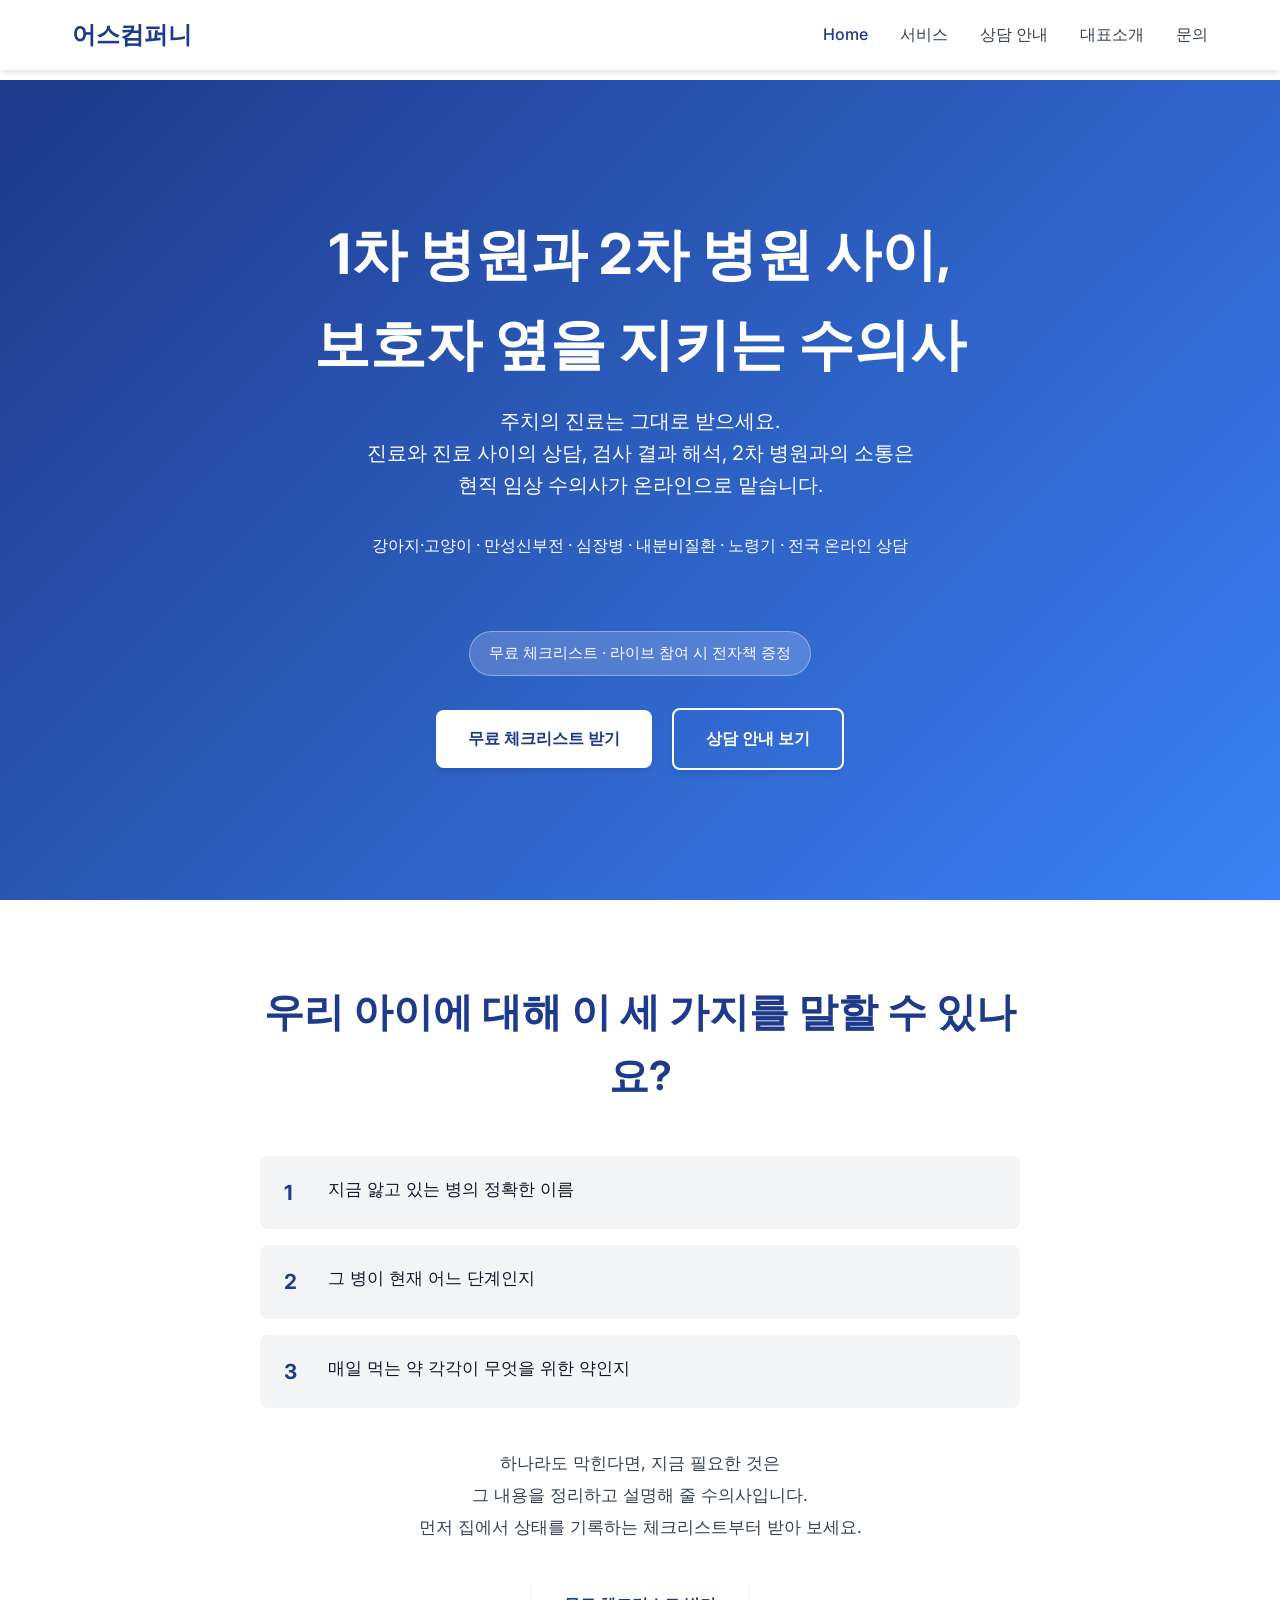
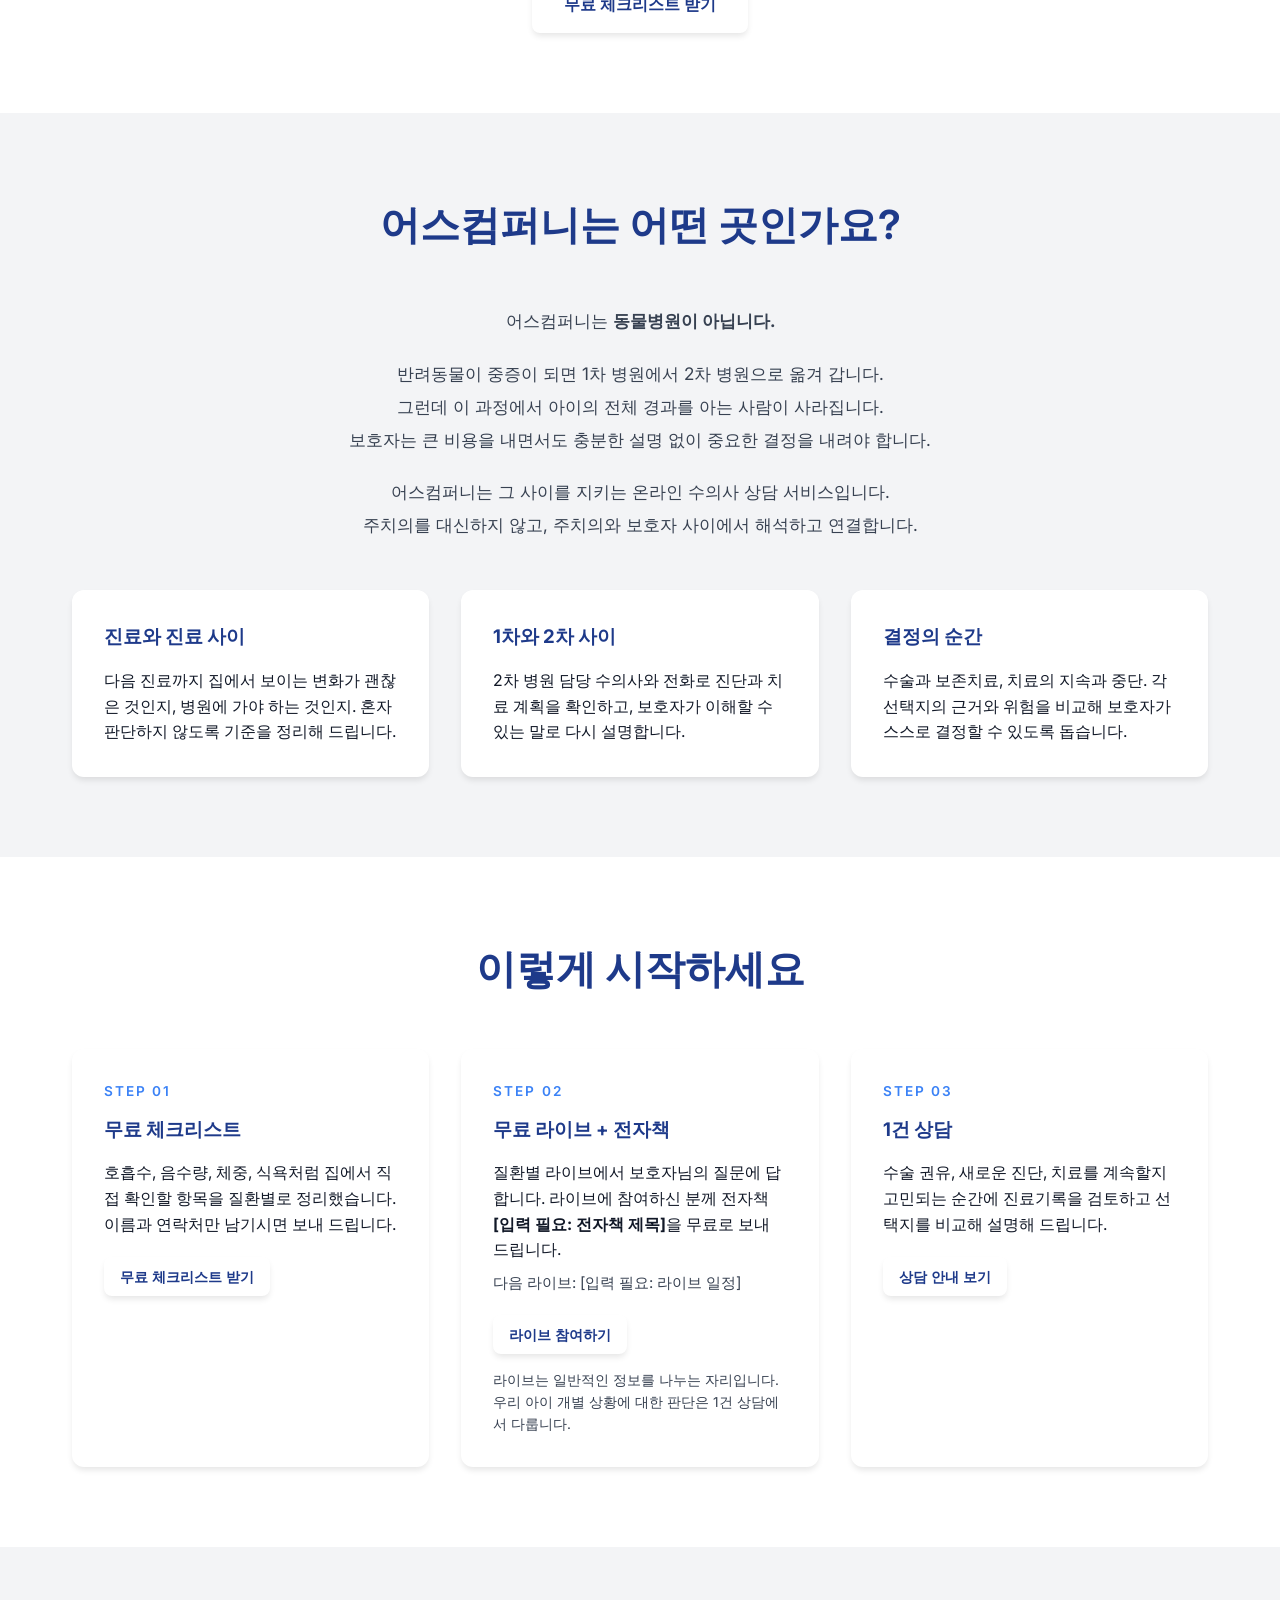
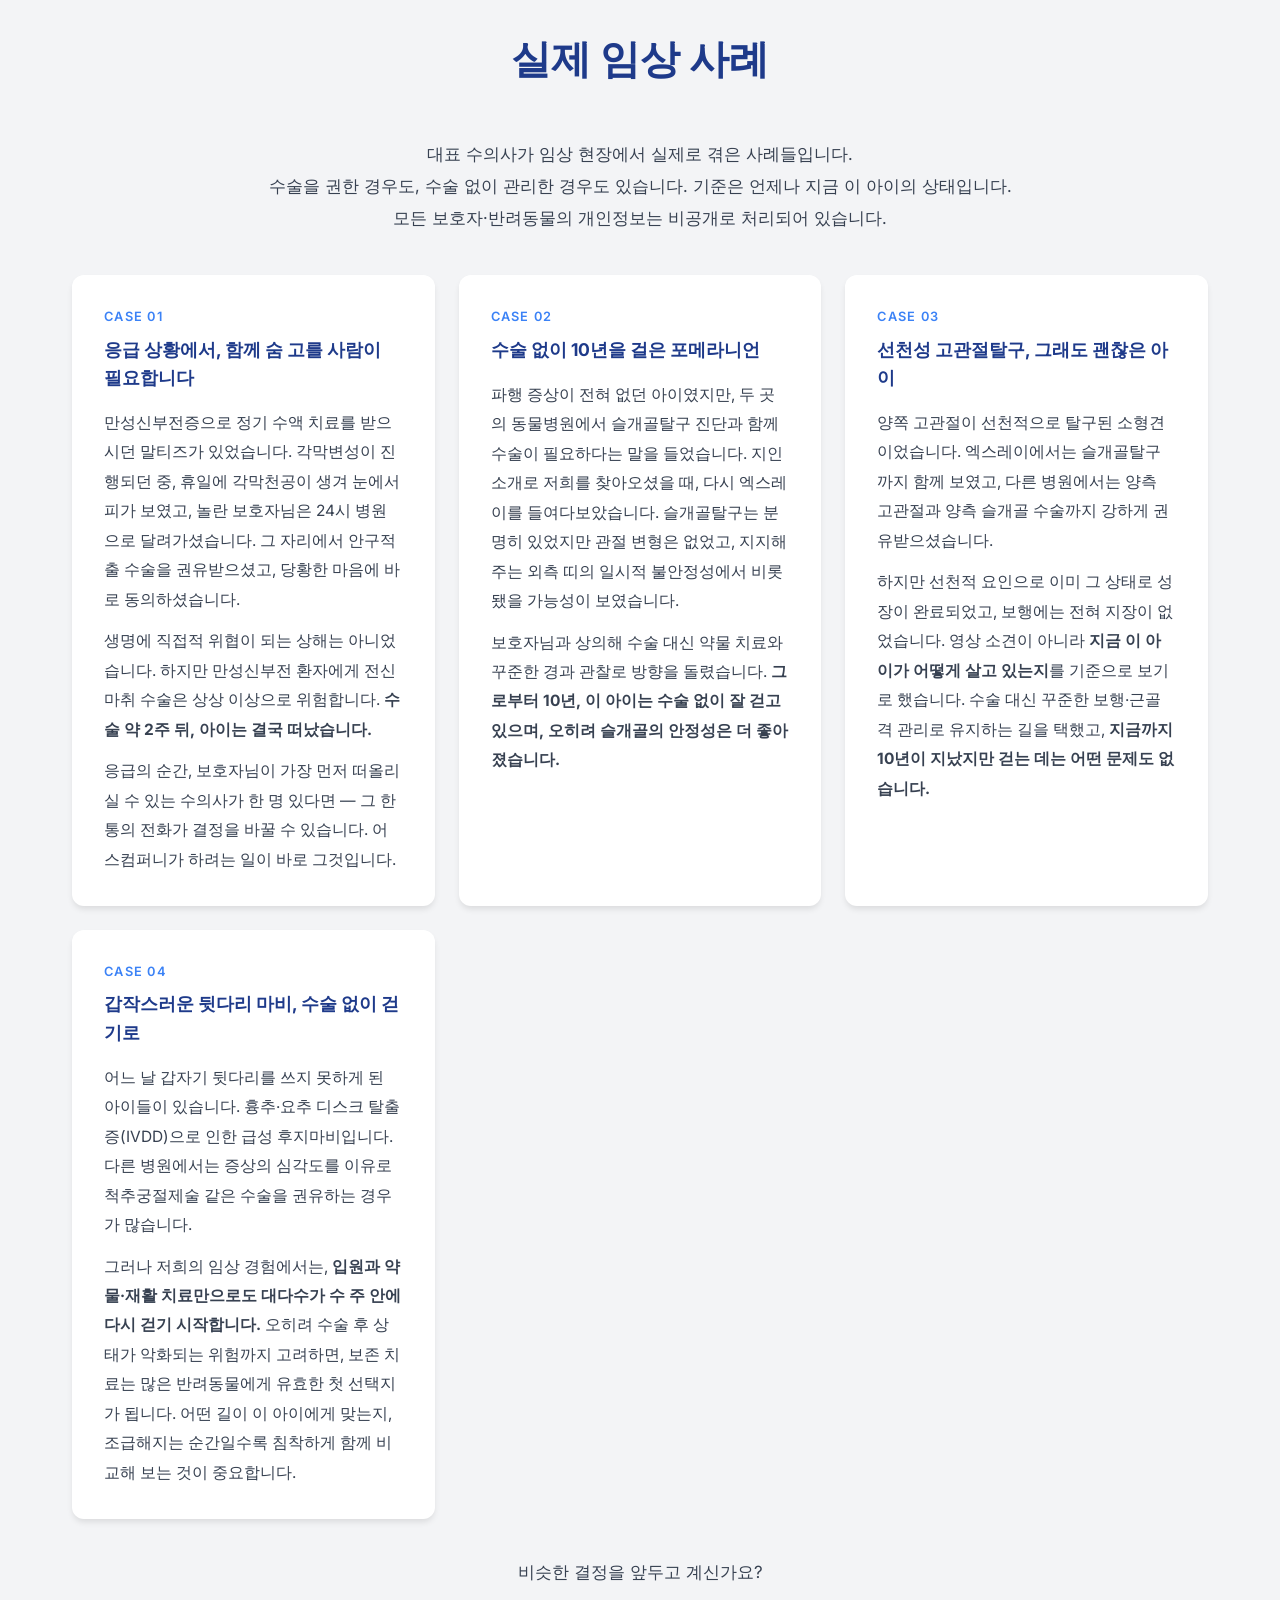
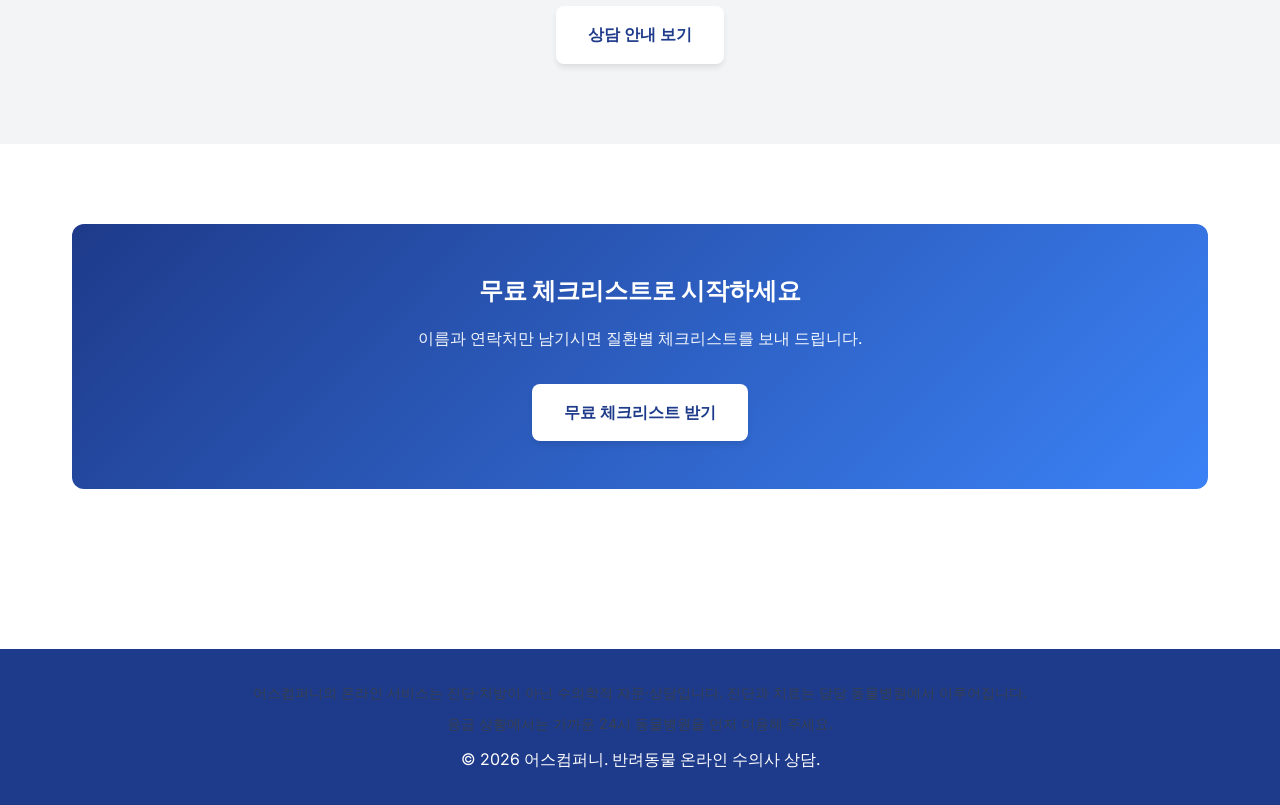
==== commit c1ab197f: "feat: 퍼널 재설계 — 무료 체크리스트 → 무료 라이브(전자책) → 1건 상담 사이트 구조: - 멤버십/구독 개념 전면 제거 (Earth Care Online/Plus, 가입 " ====
--- a/index.html
+++ b/index.html
@@ -3,8 +3,8 @@
 <head>
     <meta charset="UTF-8">
     <meta name="viewport" content="width=device-width, initial-scale=1.0">
-    <title>어스컴퍼니 - 만성질환·노령기 반려동물 전담 수의사 컨설팅</title>
-    <meta name="description" content="만성질환·노령기 반려동물 보호자를 위한 17년차 수의사의 전담 컨설팅. 진료와 진료 사이, 2차 병원 전원과 수술 결정의 순간에 보호자 옆에서 함께 판단합니다. 전국 Online 멤버십.">
+    <title>어스컴퍼니 - 만성질환·노령기 반려동물 온라인 수의사 상담</title>
+    <meta name="description" content="만성질환·노령기 반려동물 보호자를 위한 온라인 수의사 상담. 무료 체크리스트와 라이브로 시작하고, 수술·치료 결정이 필요한 순간에는 1건 상담으로 판단 근거를 정리해 드립니다. 전국 온라인.">
     <link rel="stylesheet" href="css/style.css">
     <link rel="icon" href="data:image/svg+xml,<svg xmlns='http://www.w3.org/2000/svg' viewBox='0 0 100 100'><rect width='100' height='100' fill='%231e3a8a'/><text x='50' y='68' font-size='56' font-family='Inter,sans-serif' font-weight='700' fill='white' text-anchor='middle'>E</text></svg>">
 </head>
@@ -15,7 +15,7 @@
             <ul class="nav-links">
                 <li><a href="index.html">Home</a></li>
                 <li><a href="services.html">서비스</a></li>
-                <li><a href="membership.html">Membership</a></li>
+                <li><a href="membership.html">상담 안내</a></li>
                 <li><a href="about.html">대표소개</a></li>
                 <li><a href="contact.html">문의</a></li>
             </ul>
@@ -31,19 +31,18 @@
         <section class="hero">
             <div class="hero-content">
                 <h1>1차 병원과 2차 병원 사이,<br>보호자 옆을 지키는 수의사</h1>
-                <p>17년 임상 경험의 수의사가 만성질환·노령기 반려동물 보호자와 함께<br>진료와 진료 사이의 판단, 전원과 수술 결정의 순간을 함께합니다.</p>
-                <p class="subtitle">강아지·고양이 · 만성신부전 · 심장병 · 내분비질환 · 노령기 관리</p>
+                <p>주치의 진료는 그대로 받으세요.<br>진료와 진료 사이의 상담, 검사 결과 해석, 2차 병원과의 소통은<br>현직 임상 수의사가 온라인으로 맡습니다.</p>
+                <p class="subtitle">강아지·고양이 · 만성신부전 · 심장병 · 내분비질환 · 노령기 · 전국 온라인 상담</p>
                 <div style="display: inline-block; margin-top: 1.5rem; padding: 0.6rem 1.2rem; background: rgba(255,255,255,0.18); border: 1px solid rgba(255,255,255,0.35); border-radius: 24px; font-size: 0.95rem;">
-                    런칭 프로모션 · <strong>Online 멤버십 첫 30일 무료 체험</strong>
+                    무료 체크리스트 · 라이브 참여 시 전자책 증정
                 </div>
                 <div style="margin-top: 2rem;">
-                    <a href="contact.html" class="btn">무료 체험 신청하기</a>
-                    <a href="membership.html" class="btn btn-secondary" style="margin-left: 1rem;">멤버십 알아보기</a>
+                    <a href="contact.html#checklist" class="btn">무료 체크리스트 받기</a>
+                    <a href="membership.html" class="btn btn-secondary" style="margin-left: 1rem;">상담 안내 보기</a>
                 </div>
             </div>
         </section>
 
-        <!-- 자가 점검 섹션 -->
         <section class="section">
             <div class="container">
                 <div style="max-width: 760px; margin: 0 auto; text-align: center;">
@@ -63,11 +62,11 @@
                         </div>
                     </div>
                     <p style="color: var(--gray-700); font-size: 1.05rem; line-height: 1.9; margin-bottom: 2rem;">
-                        하나라도 막힌다면, 지금 필요한 것은 더 많은 검사가 아니라<br>
+                        하나라도 막힌다면, 지금 필요한 것은<br>
                         그 내용을 정리하고 설명해 줄 수의사입니다.<br>
-                        어스컴퍼니 멤버십은 가입 직후 <strong>'병명·단계·치료 목적 정리 리포트'</strong>부터 시작합니다.
+                        먼저 집에서 상태를 기록하는 체크리스트부터 받아 보세요.
                     </p>
-                    <a href="contact.html" class="btn">무료 체험으로 정리 리포트 받기</a>
+                    <a href="contact.html#checklist" class="btn">무료 체크리스트 받기</a>
                 </div>
             </div>
         </section>
@@ -78,16 +77,16 @@
                 <div style="max-width: 820px; margin: 0 auto 3rem; text-align: center; color: var(--gray-700); font-size: 1.08rem; line-height: 1.9;">
                     <p style="margin-bottom: 1.25rem;">어스컴퍼니는 <strong>동물병원이 아닙니다.</strong></p>
                     <p style="margin-bottom: 1.25rem;">반려동물이 중증이 되면 1차 병원에서 2차 병원으로 옮겨 갑니다.<br>그런데 이 과정에서 아이의 전체 경과를 아는 사람이 사라집니다.<br>보호자는 큰 비용을 내면서도 충분한 설명 없이 중요한 결정을 내려야 합니다.</p>
-                    <p>어스컴퍼니는 그 사이를 지키는 전담 수의사 서비스입니다.<br>주치의를 대신하지 않고, 주치의와 보호자 사이에서 해석하고 연결합니다.</p>
+                    <p>어스컴퍼니는 그 사이를 지키는 온라인 수의사 상담 서비스입니다.<br>주치의를 대신하지 않고, 주치의와 보호자 사이에서 해석하고 연결합니다.</p>
                 </div>
                 <div class="grid grid-3">
                     <div class="card">
                         <h3 style="color: var(--deep-blue); margin-bottom: 1rem;">진료와 진료 사이</h3>
-                        <p>다음 진료까지 집에서 보이는 변화가 괜찮은 것인지, 병원에 가야 하는 것인지. 혼자 판단하지 않도록 언제든 상의할 수 있습니다.</p>
+                        <p>다음 진료까지 집에서 보이는 변화가 괜찮은 것인지, 병원에 가야 하는 것인지. 혼자 판단하지 않도록 기준을 정리해 드립니다.</p>
                     </div>
                     <div class="card">
                         <h3 style="color: var(--deep-blue); margin-bottom: 1rem;">1차와 2차 사이</h3>
-                        <p>2차 병원 담당 수의사와 직접 통화해 진단과 치료 계획을 확인하고, 보호자가 이해할 수 있는 말로 다시 설명합니다.</p>
+                        <p>2차 병원 담당 수의사와 전화로 진단과 치료 계획을 확인하고, 보호자가 이해할 수 있는 말로 다시 설명합니다.</p>
                     </div>
                     <div class="card">
                         <h3 style="color: var(--deep-blue); margin-bottom: 1rem;">결정의 순간</h3>
@@ -99,60 +98,57 @@
 
         <section class="section">
             <div class="container">
-                <h2 class="section-title">핵심 서비스</h2>
-                <div class="grid grid-2">
+                <h2 class="section-title">이렇게 시작하세요</h2>
+                <div class="grid grid-3">
                     <div class="card">
-                        <h3 style="color: var(--deep-blue); margin-bottom: 1rem;">병명·단계·치료 목적 정리 리포트</h3>
-                        <p>가입 직후, 현재까지의 진료 기록을 검토해 병명, 진행 단계, 각 약과 치료의 목적을 한 장으로 정리해 드립니다.</p>
+                        <div style="font-size: 0.85rem; letter-spacing: 0.15em; color: var(--light-blue); margin-bottom: 0.75rem; font-weight: 600;">STEP 01</div>
+                        <h3 style="color: var(--deep-blue); margin-bottom: 1rem;">무료 체크리스트</h3>
+                        <p style="margin-bottom: 1.25rem;">호흡수, 음수량, 체중, 식욕처럼 집에서 직접 확인할 항목을 질환별로 정리했습니다. 이름과 연락처만 남기시면 보내 드립니다.</p>
+                        <a href="contact.html#checklist" class="btn" style="font-size: 0.9rem; padding: 0.5rem 1rem;">무료 체크리스트 받기</a>
                     </div>
                     <div class="card">
-                        <h3 style="color: var(--deep-blue); margin-bottom: 1rem;">상시 수의사 상담</h3>
-                        <p>카톡·전화·화상으로 진료 시간 외에도 대표 수의사에게 직접 문의할 수 있습니다.</p>
+                        <div style="font-size: 0.85rem; letter-spacing: 0.15em; color: var(--light-blue); margin-bottom: 0.75rem; font-weight: 600;">STEP 02</div>
+                        <h3 style="color: var(--deep-blue); margin-bottom: 1rem;">무료 라이브 + 전자책</h3>
+                        <p style="margin-bottom: 0.5rem;">질환별 라이브에서 보호자님의 질문에 답합니다. 라이브에 참여하신 분께 전자책 <strong data-todo="ebook-title">[입력 필요: 전자책 제목]</strong>을 무료로 보내 드립니다.</p>
+                        <p style="margin-bottom: 1.25rem; color: var(--gray-700); font-size: 0.95rem;">다음 라이브: <span data-todo="live-schedule">[입력 필요: 라이브 일정]</span></p>
+                        <a href="#" class="btn" style="font-size: 0.9rem; padding: 0.5rem 1rem;" data-todo="live-url" hidden>라이브 참여하기</a>
+                        <p style="margin-top: 1rem; color: var(--gray-700); font-size: 0.85rem; line-height: 1.6;">라이브는 일반적인 정보를 나누는 자리입니다. 우리 아이 개별 상황에 대한 판단은 1건 상담에서 다룹니다.</p>
                     </div>
                     <div class="card">
-                        <h3 style="color: var(--deep-blue); margin-bottom: 1rem;">2차 병원 소통 대행</h3>
-                        <p>2차 병원 전원이나 수술 권유가 있을 때, 담당 수의사와 전화로 진단과 치료 계획을 확인하고 보호자에게 설명합니다.</p>
+                        <div style="font-size: 0.85rem; letter-spacing: 0.15em; color: var(--light-blue); margin-bottom: 0.75rem; font-weight: 600;">STEP 03</div>
+                        <h3 style="color: var(--deep-blue); margin-bottom: 1rem;">1건 상담</h3>
+                        <p style="margin-bottom: 1.25rem;">수술 권유, 새로운 진단, 치료를 계속할지 고민되는 순간에 진료기록을 검토하고 선택지를 비교해 설명해 드립니다.</p>
+                        <a href="membership.html" class="btn" style="font-size: 0.9rem; padding: 0.5rem 1rem;">상담 안내 보기</a>
                     </div>
-                    <div class="card">
-                        <h3 style="color: var(--deep-blue); margin-bottom: 1rem;">치료 선택지 비교</h3>
-                        <p>수술과 보존치료, 치료 지속과 중단 등 결정이 필요한 순간에 각 선택지의 근거와 위험을 정리해 드립니다.</p>
-                    </div>
-                </div>
-                <div style="text-align: center; margin-top: 2rem;">
-                    <a href="services.html" class="btn">서비스 자세히 보기</a>
                 </div>
             </div>
         </section>
 
-        <!-- 실제 임상 사례 -->
         <section class="section" style="background-color: var(--gray-100);">
             <div class="container">
                 <h2 class="section-title">실제 임상 사례</h2>
                 <div style="max-width: 820px; margin: 0 auto 2.5rem; text-align: center; color: var(--gray-700); font-size: 1.05rem; line-height: 1.9;">
-                    대표 수의사가 17년 임상 현장에서 실제로 겪은 사례들입니다.<br>
+                    대표 수의사가 임상 현장에서 실제로 겪은 사례들입니다.<br>
                     수술을 권한 경우도, 수술 없이 관리한 경우도 있습니다. 기준은 언제나 지금 이 아이의 상태입니다.<br>
                     모든 보호자·반려동물의 개인정보는 비공개로 처리되어 있습니다.
                 </div>
 
                 <div class="grid grid-2" style="gap: 1.5rem;">
-                    <!-- CASE 01 -->
                     <div class="card">
                         <div style="font-size: 0.8rem; letter-spacing: 0.1em; color: var(--light-blue); margin-bottom: 0.5rem; font-weight: 600;">CASE 01</div>
                         <h3 style="color: var(--deep-blue); margin-bottom: 1rem; font-size: 1.1rem;">응급 상황에서, 함께 숨 고를 사람이 필요합니다</h3>
                         <p style="color: var(--gray-700); line-height: 1.9; font-size: 0.97rem;">만성신부전증으로 정기 수액 치료를 받으시던 말티즈가 있었습니다. 각막변성이 진행되던 중, 휴일에 각막천공이 생겨 눈에서 피가 보였고, 놀란 보호자님은 24시 병원으로 달려가셨습니다. 그 자리에서 안구적출 수술을 권유받으셨고, 당황한 마음에 바로 동의하셨습니다.</p>
                         <p style="color: var(--gray-700); line-height: 1.9; font-size: 0.97rem; margin-top: 0.75rem;">생명에 직접적 위협이 되는 상해는 아니었습니다. 하지만 만성신부전 환자에게 전신마취 수술은 상상 이상으로 위험합니다. <strong>수술 약 2주 뒤, 아이는 결국 떠났습니다.</strong></p>
-                        <p style="color: var(--gray-700); line-height: 1.9; font-size: 0.97rem; margin-top: 0.75rem;">응급의 순간, 보호자님이 가장 먼저 떠올리실 수 있는 전담 수의사가 한 명 있다면 — 그 한 통의 전화가 결정을 바꿀 수 있습니다. 어스컴퍼니가 하려는 일이 바로 그것입니다.</p>
+                        <p style="color: var(--gray-700); line-height: 1.9; font-size: 0.97rem; margin-top: 0.75rem;">응급의 순간, 보호자님이 가장 먼저 떠올리실 수 있는 수의사가 한 명 있다면 — 그 한 통의 전화가 결정을 바꿀 수 있습니다. 어스컴퍼니가 하려는 일이 바로 그것입니다.</p>
                     </div>
 
-                    <!-- CASE 02 -->
                     <div class="card">
                         <div style="font-size: 0.8rem; letter-spacing: 0.1em; color: var(--light-blue); margin-bottom: 0.5rem; font-weight: 600;">CASE 02</div>
                         <h3 style="color: var(--deep-blue); margin-bottom: 1rem; font-size: 1.1rem;">수술 없이 10년을 걸은 포메라니언</h3>
                         <p style="color: var(--gray-700); line-height: 1.9; font-size: 0.97rem;">파행 증상이 전혀 없던 아이였지만, 두 곳의 동물병원에서 슬개골탈구 진단과 함께 수술이 필요하다는 말을 들었습니다. 지인 소개로 저희를 찾아오셨을 때, 다시 엑스레이를 들여다보았습니다. 슬개골탈구는 분명히 있었지만 관절 변형은 없었고, 지지해 주는 외측 띠의 일시적 불안정성에서 비롯됐을 가능성이 보였습니다.</p>
-                        <p style="color: var(--gray-700); line-height: 1.9; font-size: 0.97rem; margin-top: 0.75rem;">보호자님과 상의해 수술 대신 약물 처방과 꾸준한 경과 관찰로 방향을 돌렸습니다. <strong>그로부터 10년, 이 아이는 수술 없이 잘 걷고 있으며, 오히려 슬개골의 안정성은 더 좋아졌습니다.</strong></p>
+                        <p style="color: var(--gray-700); line-height: 1.9; font-size: 0.97rem; margin-top: 0.75rem;">보호자님과 상의해 수술 대신 약물 치료와 꾸준한 경과 관찰로 방향을 돌렸습니다. <strong>그로부터 10년, 이 아이는 수술 없이 잘 걷고 있으며, 오히려 슬개골의 안정성은 더 좋아졌습니다.</strong></p>
                     </div>
 
-                    <!-- CASE 03 -->
                     <div class="card">
                         <div style="font-size: 0.8rem; letter-spacing: 0.1em; color: var(--light-blue); margin-bottom: 0.5rem; font-weight: 600;">CASE 03</div>
                         <h3 style="color: var(--deep-blue); margin-bottom: 1rem; font-size: 1.1rem;">선천성 고관절탈구, 그래도 괜찮은 아이</h3>
@@ -160,22 +156,17 @@
                         <p style="color: var(--gray-700); line-height: 1.9; font-size: 0.97rem; margin-top: 0.75rem;">하지만 선천적 요인으로 이미 그 상태로 성장이 완료되었고, 보행에는 전혀 지장이 없었습니다. 영상 소견이 아니라 <strong>지금 이 아이가 어떻게 살고 있는지</strong>를 기준으로 보기로 했습니다. 수술 대신 꾸준한 보행·근골격 관리로 유지하는 길을 택했고, <strong>지금까지 10년이 지났지만 걷는 데는 어떤 문제도 없습니다.</strong></p>
                     </div>
 
-                    <!-- CASE 04 -->
                     <div class="card">
                         <div style="font-size: 0.8rem; letter-spacing: 0.1em; color: var(--light-blue); margin-bottom: 0.5rem; font-weight: 600;">CASE 04</div>
                         <h3 style="color: var(--deep-blue); margin-bottom: 1rem; font-size: 1.1rem;">갑작스러운 뒷다리 마비, 수술 없이 걷기로</h3>
-                        <p style="color: var(--gray-700); line-height: 1.9; font-size: 0.97rem;">어느 날 갑자기 뒷다리를 쓰지 못하게 된 아이들이 있습니다. 흉추·요추 디스크 탈출증(IVDD)으로 인한 급성 후지마비입니다. 대형 병원에서는 증상의 심각도를 이유로 척추궁절제술 같은 수술을 권유하는 경우가 많습니다.</p>
+                        <p style="color: var(--gray-700); line-height: 1.9; font-size: 0.97rem;">어느 날 갑자기 뒷다리를 쓰지 못하게 된 아이들이 있습니다. 흉추·요추 디스크 탈출증(IVDD)으로 인한 급성 후지마비입니다. 다른 병원에서는 증상의 심각도를 이유로 척추궁절제술 같은 수술을 권유하는 경우가 많습니다.</p>
                         <p style="color: var(--gray-700); line-height: 1.9; font-size: 0.97rem; margin-top: 0.75rem;">그러나 저희의 임상 경험에서는, <strong>입원과 약물·재활 치료만으로도 대다수가 수 주 안에 다시 걷기 시작합니다.</strong> 오히려 수술 후 상태가 악화되는 위험까지 고려하면, 보존 치료는 많은 반려동물에게 유효한 첫 선택지가 됩니다. 어떤 길이 이 아이에게 맞는지, 조급해지는 순간일수록 침착하게 함께 비교해 보는 것이 중요합니다.</p>
                     </div>
+                </div>
 
-                    <!-- TODO: 수술을 권했고 수술로 좋은 결과를 얻은 사례를 운영자가 작성 예정. 작성 전까지 이 카드는 화면에 표시하지 않는다(display:none 또는 주석 처리). -->
-                    <!--
-                    <div class="card">
-                        <div style="font-size: 0.8rem; letter-spacing: 0.1em; color: var(--light-blue); margin-bottom: 0.5rem; font-weight: 600;">CASE 05</div>
-                        <h3 style="color: var(--deep-blue); margin-bottom: 1rem; font-size: 1.1rem;">[TODO: 수술을 권해 좋은 결과를 얻은 사례 제목]</h3>
-                        <p style="color: var(--gray-700); line-height: 1.9; font-size: 0.97rem;">[TODO: 수술 결정이 필요했고 결과가 좋았던 사례 본문 — 운영자 작성 예정]</p>
-                    </div>
-                    -->
+                <div style="text-align: center; margin-top: 2.5rem;">
+                    <p style="color: var(--gray-700); margin-bottom: 1.25rem; font-size: 1.05rem;">비슷한 결정을 앞두고 계신가요?</p>
+                    <a href="membership.html" class="btn">상담 안내 보기</a>
                 </div>
             </div>
         </section>
@@ -183,10 +174,9 @@
         <section class="section">
             <div class="container">
                 <div style="text-align: center; padding: 3rem; background: linear-gradient(135deg, var(--deep-blue) 0%, var(--light-blue) 100%); border-radius: 12px; color: white;">
-                    <div style="display: inline-block; margin-bottom: 1rem; padding: 0.4rem 1rem; background: rgba(255,255,255,0.2); border-radius: 20px; font-size: 0.85rem; letter-spacing: 0.08em;">LAUNCH PROMOTION</div>
-                    <h2 style="margin-bottom: 1rem;">Online 멤버십, 첫 30일 무료 체험</h2>
-                    <p style="margin-bottom: 2rem; opacity: 0.95;">결제 수단 등록 없이, 상담부터 바로 시작하실 수 있습니다.<br>Plus 멤버십(대구·경북 오프라인 혜택 포함)은 추후 오픈 예정입니다.<br>가입 직후 '병명·단계·치료 목적 정리 리포트'를 먼저 받아보실 수 있습니다.</p>
-                    <a href="contact.html" class="btn">무료 체험 신청하기</a>
+                    <h2 style="margin-bottom: 1rem;">무료 체크리스트로 시작하세요</h2>
+                    <p style="margin-bottom: 2rem; opacity: 0.95;">이름과 연락처만 남기시면 질환별 체크리스트를 보내 드립니다.</p>
+                    <a href="contact.html#checklist" class="btn">무료 체크리스트 받기</a>
                 </div>
             </div>
         </section>
@@ -194,8 +184,9 @@
 
     <footer>
         <div class="container">
-            <p style="font-size: 0.9rem; color: var(--gray-700); margin-bottom: 0.75rem;">어스컴퍼니의 온라인 서비스는 진단·처방이 아닌 수의학적 자문·상담입니다. 진단과 치료는 담당 동물병원에서 이루어집니다.</p>
-            <p>&copy; 2026 어스컴퍼니. 반려동물 전담 수의사 컨설팅.</p>
+            <p style="font-size: 0.9rem; color: var(--gray-700); margin-bottom: 0.5rem;">어스컴퍼니의 온라인 서비스는 진단·처방이 아닌 수의학적 자문·상담입니다. 진단과 치료는 담당 동물병원에서 이루어집니다.</p>
+            <p style="font-size: 0.9rem; color: var(--gray-700); margin-bottom: 0.75rem;">응급 상황에서는 가까운 24시 동물병원을 먼저 이용해 주세요.</p>
+            <p>&copy; 2026 어스컴퍼니. 반려동물 온라인 수의사 상담.</p>
         </div>
     </footer>
 
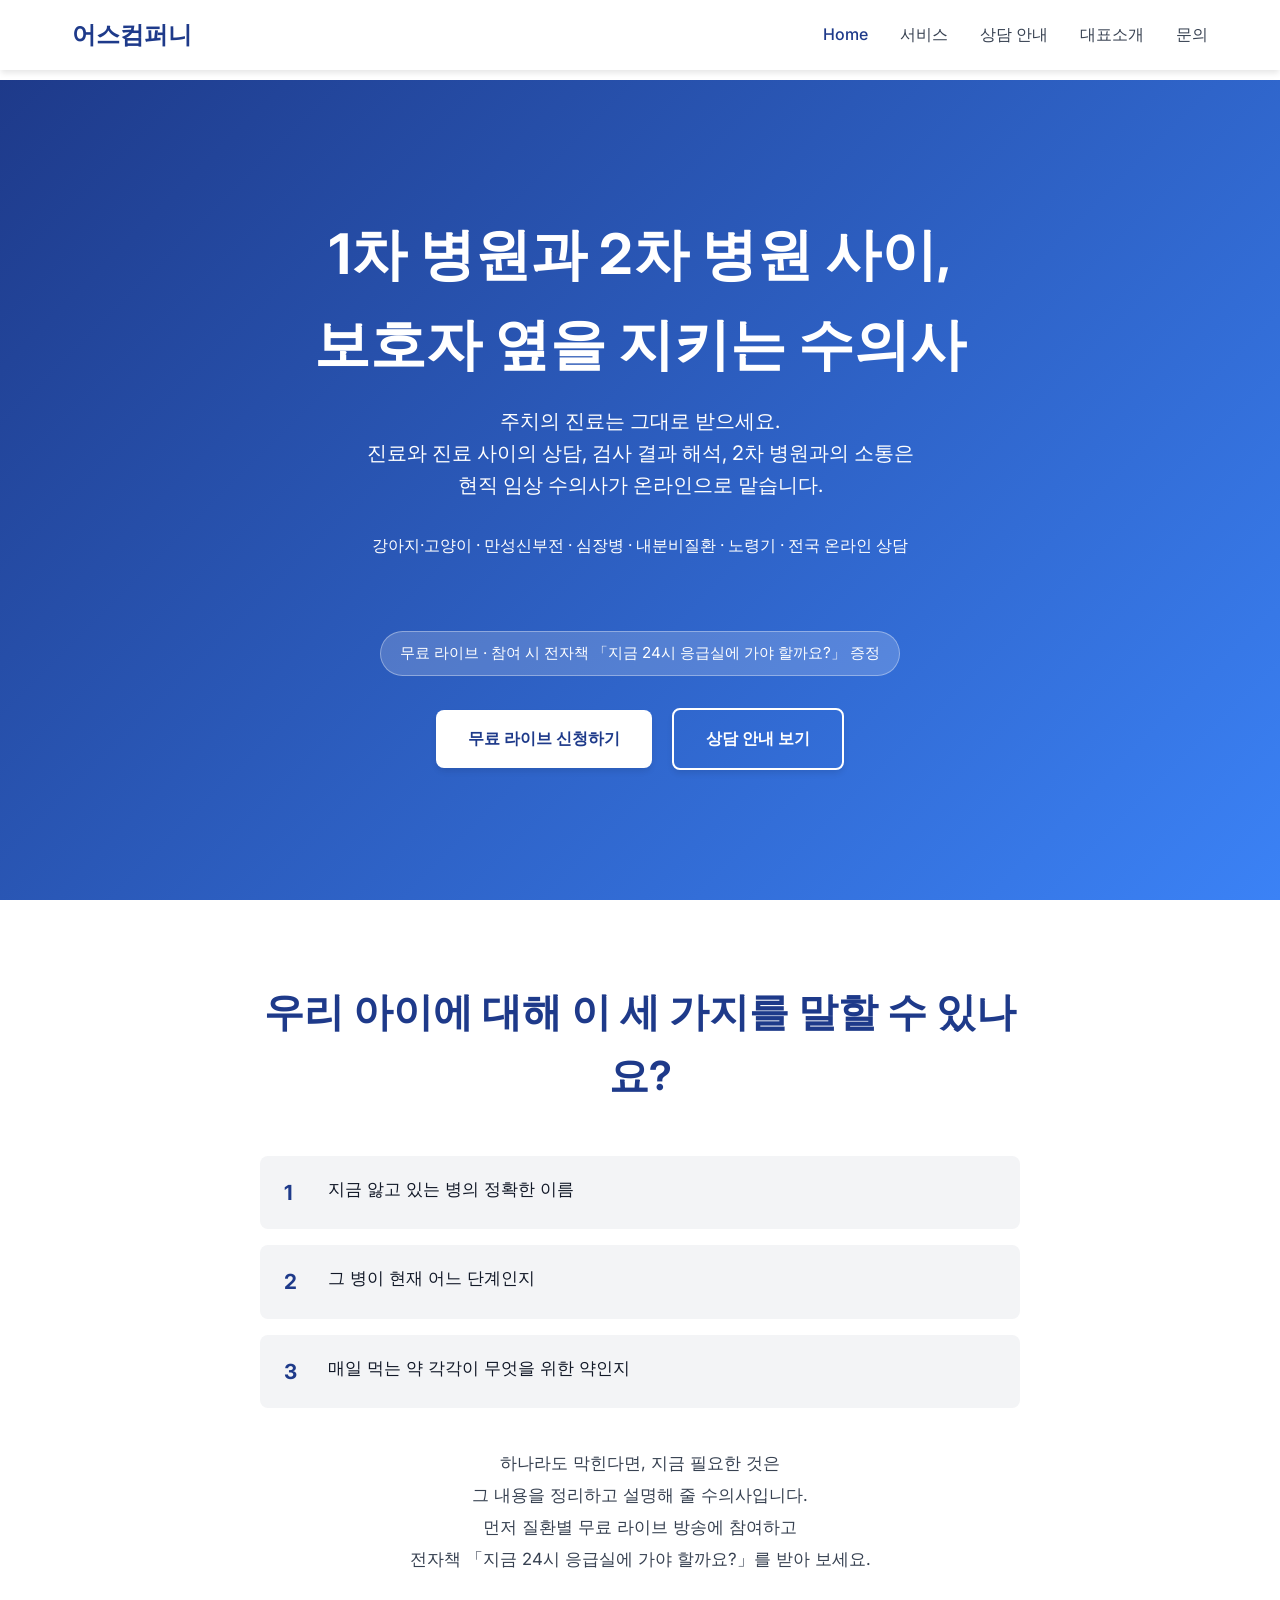
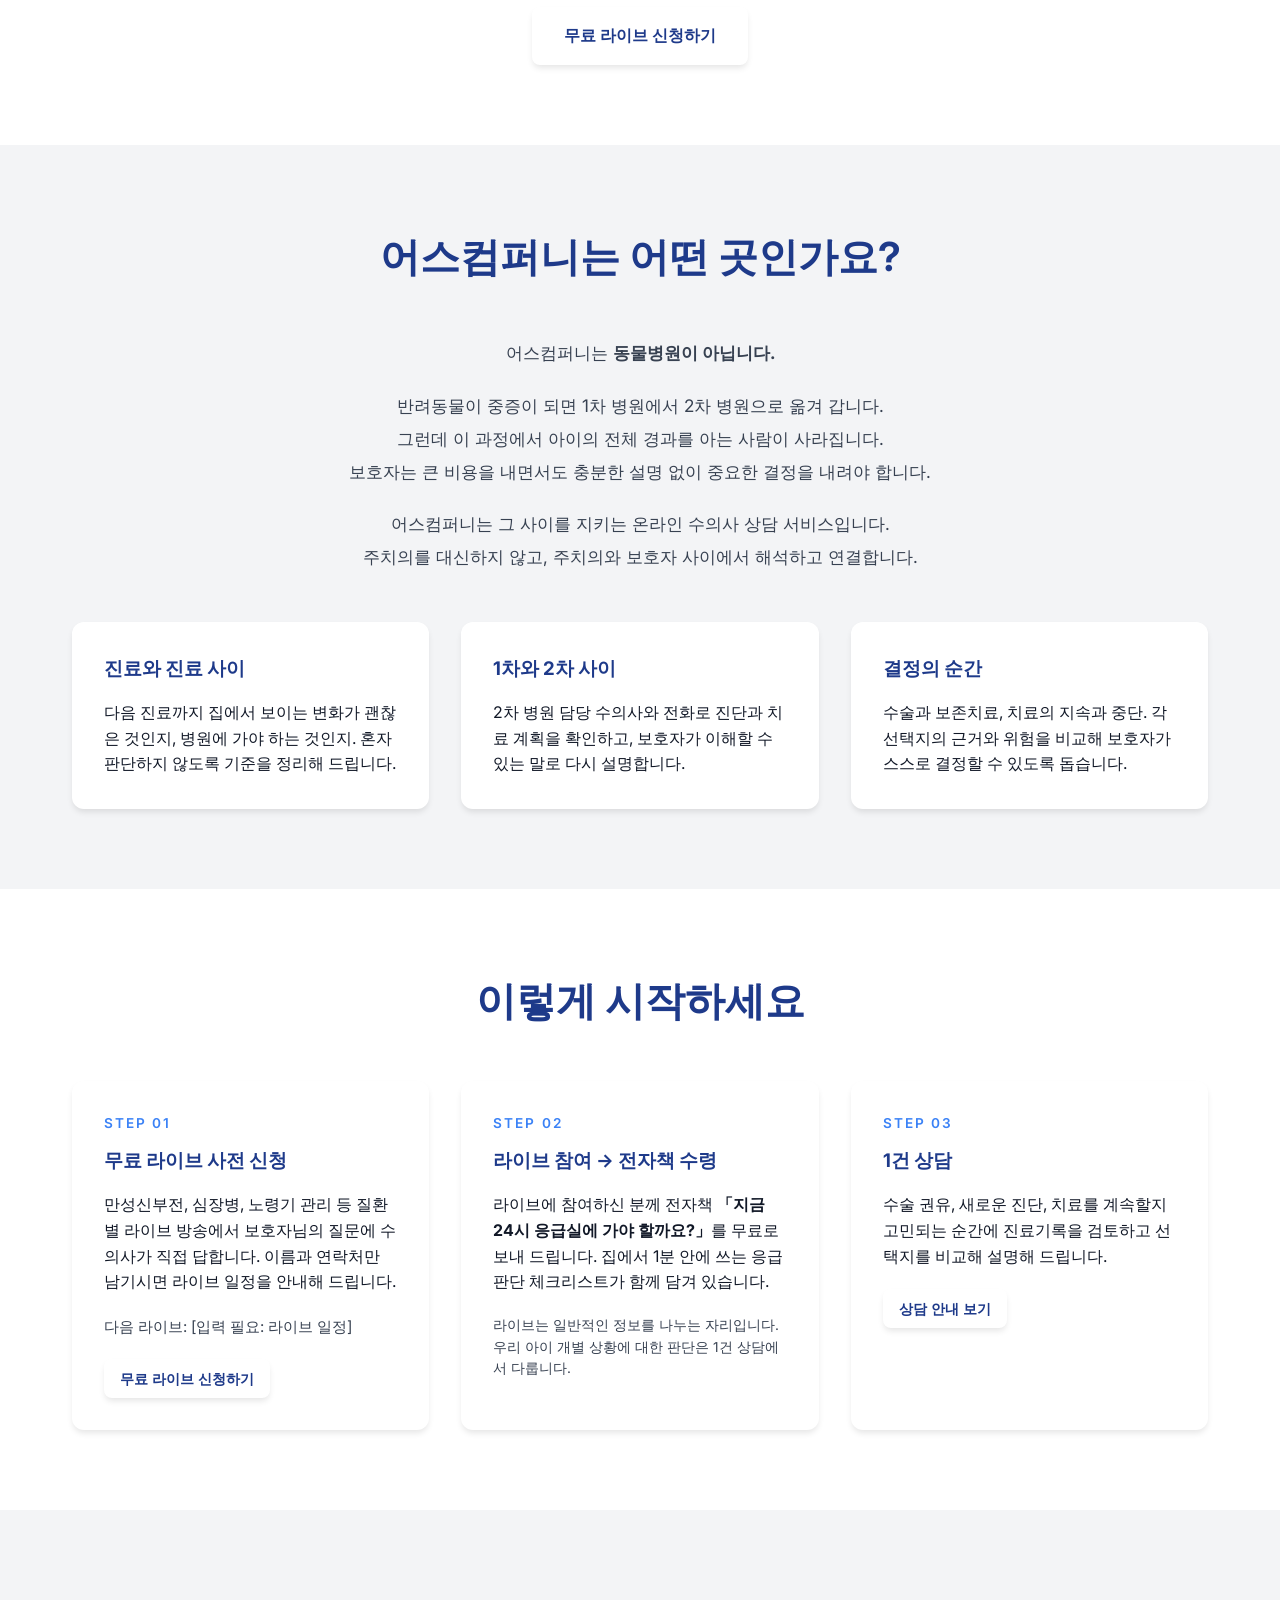
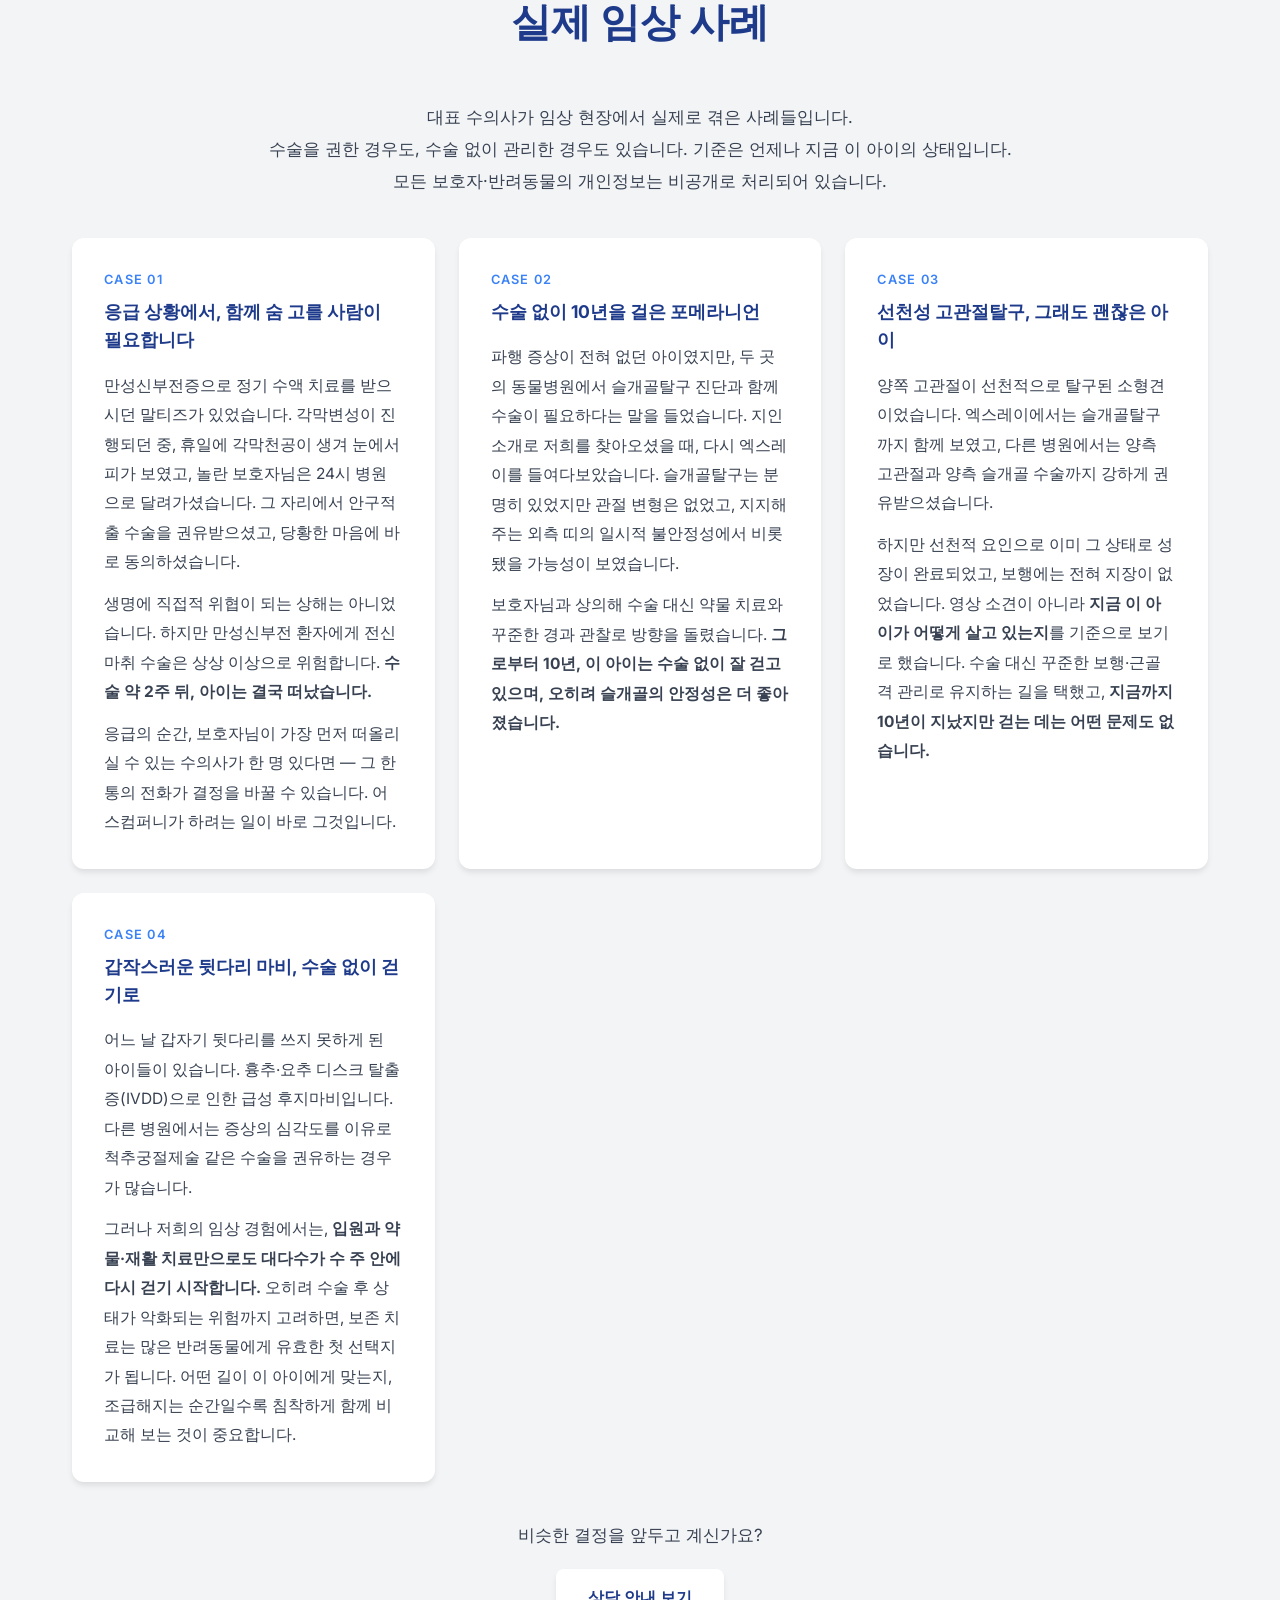
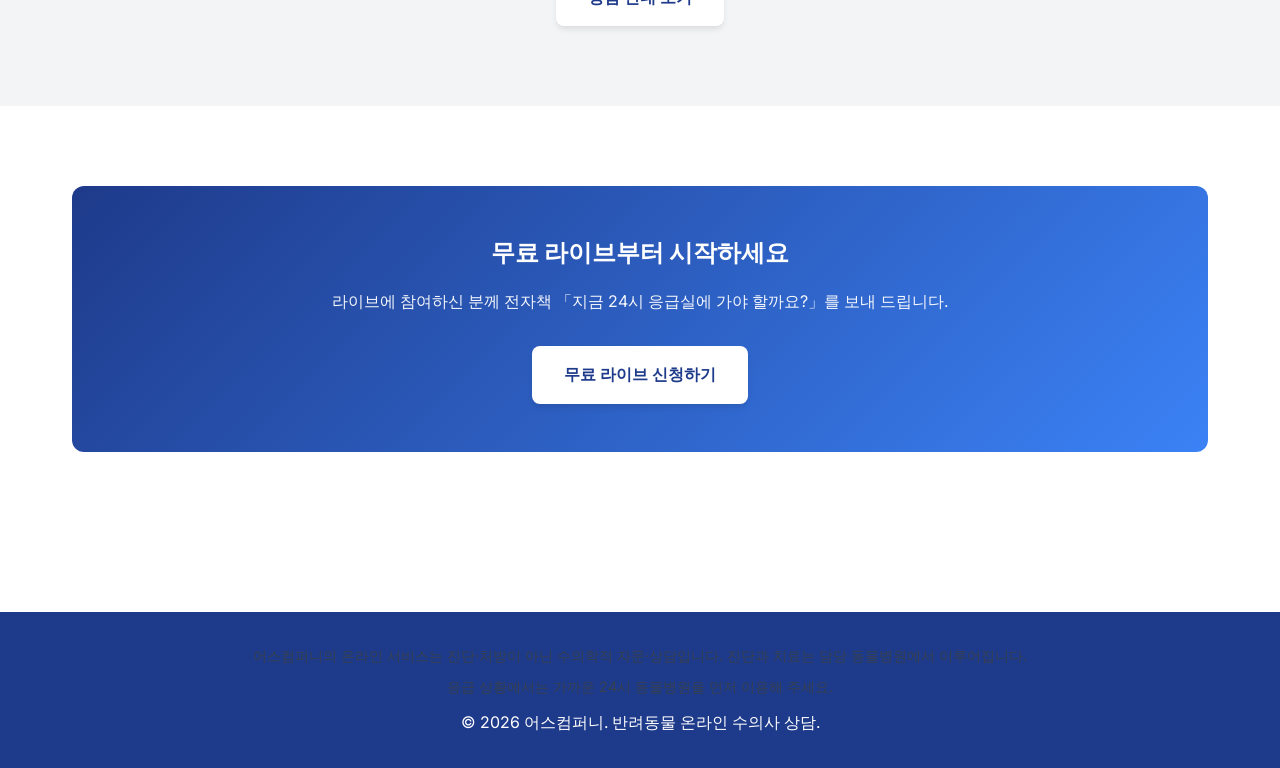
==== commit ae08f162: "feat: 퍼널 재편 — 라이브 사전 신청을 메인 미끼, 전자책은 라이브 참여 리워드 - 체크리스트는 전자책 안에 포함된 요소로 통합 - 라이브 참여를 전자책 수령 조건으로 결합 " ====
--- a/index.html
+++ b/index.html
@@ -4,7 +4,7 @@
     <meta charset="UTF-8">
     <meta name="viewport" content="width=device-width, initial-scale=1.0">
     <title>어스컴퍼니 - 만성질환·노령기 반려동물 온라인 수의사 상담</title>
-    <meta name="description" content="만성질환·노령기 반려동물 보호자를 위한 온라인 수의사 상담. 무료 체크리스트와 라이브로 시작하고, 수술·치료 결정이 필요한 순간에는 1건 상담으로 판단 근거를 정리해 드립니다. 전국 온라인.">
+    <meta name="description" content="만성질환·노령기 반려동물 보호자를 위한 온라인 수의사 상담. 무료 라이브 참여 시 전자책 「지금 24시 응급실에 가야 할까요?」를 드리고, 수술·치료 결정이 필요한 순간에는 1건 상담으로 판단 근거를 정리해 드립니다. 전국 온라인.">
     <link rel="stylesheet" href="css/style.css">
     <link rel="icon" href="data:image/svg+xml,<svg xmlns='http://www.w3.org/2000/svg' viewBox='0 0 100 100'><rect width='100' height='100' fill='%231e3a8a'/><text x='50' y='68' font-size='56' font-family='Inter,sans-serif' font-weight='700' fill='white' text-anchor='middle'>E</text></svg>">
 </head>
@@ -34,10 +34,10 @@
                 <p>주치의 진료는 그대로 받으세요.<br>진료와 진료 사이의 상담, 검사 결과 해석, 2차 병원과의 소통은<br>현직 임상 수의사가 온라인으로 맡습니다.</p>
                 <p class="subtitle">강아지·고양이 · 만성신부전 · 심장병 · 내분비질환 · 노령기 · 전국 온라인 상담</p>
                 <div style="display: inline-block; margin-top: 1.5rem; padding: 0.6rem 1.2rem; background: rgba(255,255,255,0.18); border: 1px solid rgba(255,255,255,0.35); border-radius: 24px; font-size: 0.95rem;">
-                    무료 체크리스트 · 라이브 참여 시 전자책 증정
+                    무료 라이브 · 참여 시 전자책 <span data-todo="ebook-title">「지금 24시 응급실에 가야 할까요?」</span> 증정
                 </div>
                 <div style="margin-top: 2rem;">
-                    <a href="contact.html#checklist" class="btn">무료 체크리스트 받기</a>
+                    <a href="contact.html#live" class="btn">무료 라이브 신청하기</a>
                     <a href="membership.html" class="btn btn-secondary" style="margin-left: 1rem;">상담 안내 보기</a>
                 </div>
             </div>
@@ -64,9 +64,10 @@
                     <p style="color: var(--gray-700); font-size: 1.05rem; line-height: 1.9; margin-bottom: 2rem;">
                         하나라도 막힌다면, 지금 필요한 것은<br>
                         그 내용을 정리하고 설명해 줄 수의사입니다.<br>
-                        먼저 집에서 상태를 기록하는 체크리스트부터 받아 보세요.
+                        먼저 질환별 무료 라이브 방송에 참여하고<br>
+                        전자책 <span data-todo="ebook-title">「지금 24시 응급실에 가야 할까요?」</span>를 받아 보세요.
                     </p>
-                    <a href="contact.html#checklist" class="btn">무료 체크리스트 받기</a>
+                    <a href="contact.html#live" class="btn">무료 라이브 신청하기</a>
                 </div>
             </div>
         </section>
@@ -102,17 +103,16 @@
                 <div class="grid grid-3">
                     <div class="card">
                         <div style="font-size: 0.85rem; letter-spacing: 0.15em; color: var(--light-blue); margin-bottom: 0.75rem; font-weight: 600;">STEP 01</div>
-                        <h3 style="color: var(--deep-blue); margin-bottom: 1rem;">무료 체크리스트</h3>
-                        <p style="margin-bottom: 1.25rem;">호흡수, 음수량, 체중, 식욕처럼 집에서 직접 확인할 항목을 질환별로 정리했습니다. 이름과 연락처만 남기시면 보내 드립니다.</p>
-                        <a href="contact.html#checklist" class="btn" style="font-size: 0.9rem; padding: 0.5rem 1rem;">무료 체크리스트 받기</a>
+                        <h3 style="color: var(--deep-blue); margin-bottom: 1rem;">무료 라이브 사전 신청</h3>
+                        <p style="margin-bottom: 1.25rem;">만성신부전, 심장병, 노령기 관리 등 질환별 라이브 방송에서 보호자님의 질문에 수의사가 직접 답합니다. 이름과 연락처만 남기시면 라이브 일정을 안내해 드립니다.</p>
+                        <p style="margin-bottom: 1.25rem; color: var(--gray-700); font-size: 0.95rem;">다음 라이브: <span data-todo="live-schedule">[입력 필요: 라이브 일정]</span></p>
+                        <a href="contact.html#live" class="btn" style="font-size: 0.9rem; padding: 0.5rem 1rem;">무료 라이브 신청하기</a>
                     </div>
                     <div class="card">
                         <div style="font-size: 0.85rem; letter-spacing: 0.15em; color: var(--light-blue); margin-bottom: 0.75rem; font-weight: 600;">STEP 02</div>
-                        <h3 style="color: var(--deep-blue); margin-bottom: 1rem;">무료 라이브 + 전자책</h3>
-                        <p style="margin-bottom: 0.5rem;">질환별 라이브에서 보호자님의 질문에 답합니다. 라이브에 참여하신 분께 전자책 <strong data-todo="ebook-title">[입력 필요: 전자책 제목]</strong>을 무료로 보내 드립니다.</p>
-                        <p style="margin-bottom: 1.25rem; color: var(--gray-700); font-size: 0.95rem;">다음 라이브: <span data-todo="live-schedule">[입력 필요: 라이브 일정]</span></p>
-                        <a href="#" class="btn" style="font-size: 0.9rem; padding: 0.5rem 1rem;" data-todo="live-url" hidden>라이브 참여하기</a>
-                        <p style="margin-top: 1rem; color: var(--gray-700); font-size: 0.85rem; line-height: 1.6;">라이브는 일반적인 정보를 나누는 자리입니다. 우리 아이 개별 상황에 대한 판단은 1건 상담에서 다룹니다.</p>
+                        <h3 style="color: var(--deep-blue); margin-bottom: 1rem;">라이브 참여 → 전자책 수령</h3>
+                        <p style="margin-bottom: 1.25rem;">라이브에 참여하신 분께 전자책 <strong data-todo="ebook-title">「지금 24시 응급실에 가야 할까요?」</strong>를 무료로 보내 드립니다. 집에서 1분 안에 쓰는 응급 판단 체크리스트가 함께 담겨 있습니다.</p>
+                        <p style="color: var(--gray-700); font-size: 0.85rem; line-height: 1.6;">라이브는 일반적인 정보를 나누는 자리입니다. 우리 아이 개별 상황에 대한 판단은 1건 상담에서 다룹니다.</p>
                     </div>
                     <div class="card">
                         <div style="font-size: 0.85rem; letter-spacing: 0.15em; color: var(--light-blue); margin-bottom: 0.75rem; font-weight: 600;">STEP 03</div>
@@ -174,9 +174,9 @@
         <section class="section">
             <div class="container">
                 <div style="text-align: center; padding: 3rem; background: linear-gradient(135deg, var(--deep-blue) 0%, var(--light-blue) 100%); border-radius: 12px; color: white;">
-                    <h2 style="margin-bottom: 1rem;">무료 체크리스트로 시작하세요</h2>
-                    <p style="margin-bottom: 2rem; opacity: 0.95;">이름과 연락처만 남기시면 질환별 체크리스트를 보내 드립니다.</p>
-                    <a href="contact.html#checklist" class="btn">무료 체크리스트 받기</a>
+                    <h2 style="margin-bottom: 1rem;">무료 라이브부터 시작하세요</h2>
+                    <p style="margin-bottom: 2rem; opacity: 0.95;">라이브에 참여하신 분께 전자책 <span data-todo="ebook-title">「지금 24시 응급실에 가야 할까요?」</span>를 보내 드립니다.</p>
+                    <a href="contact.html#live" class="btn">무료 라이브 신청하기</a>
                 </div>
             </div>
         </section>
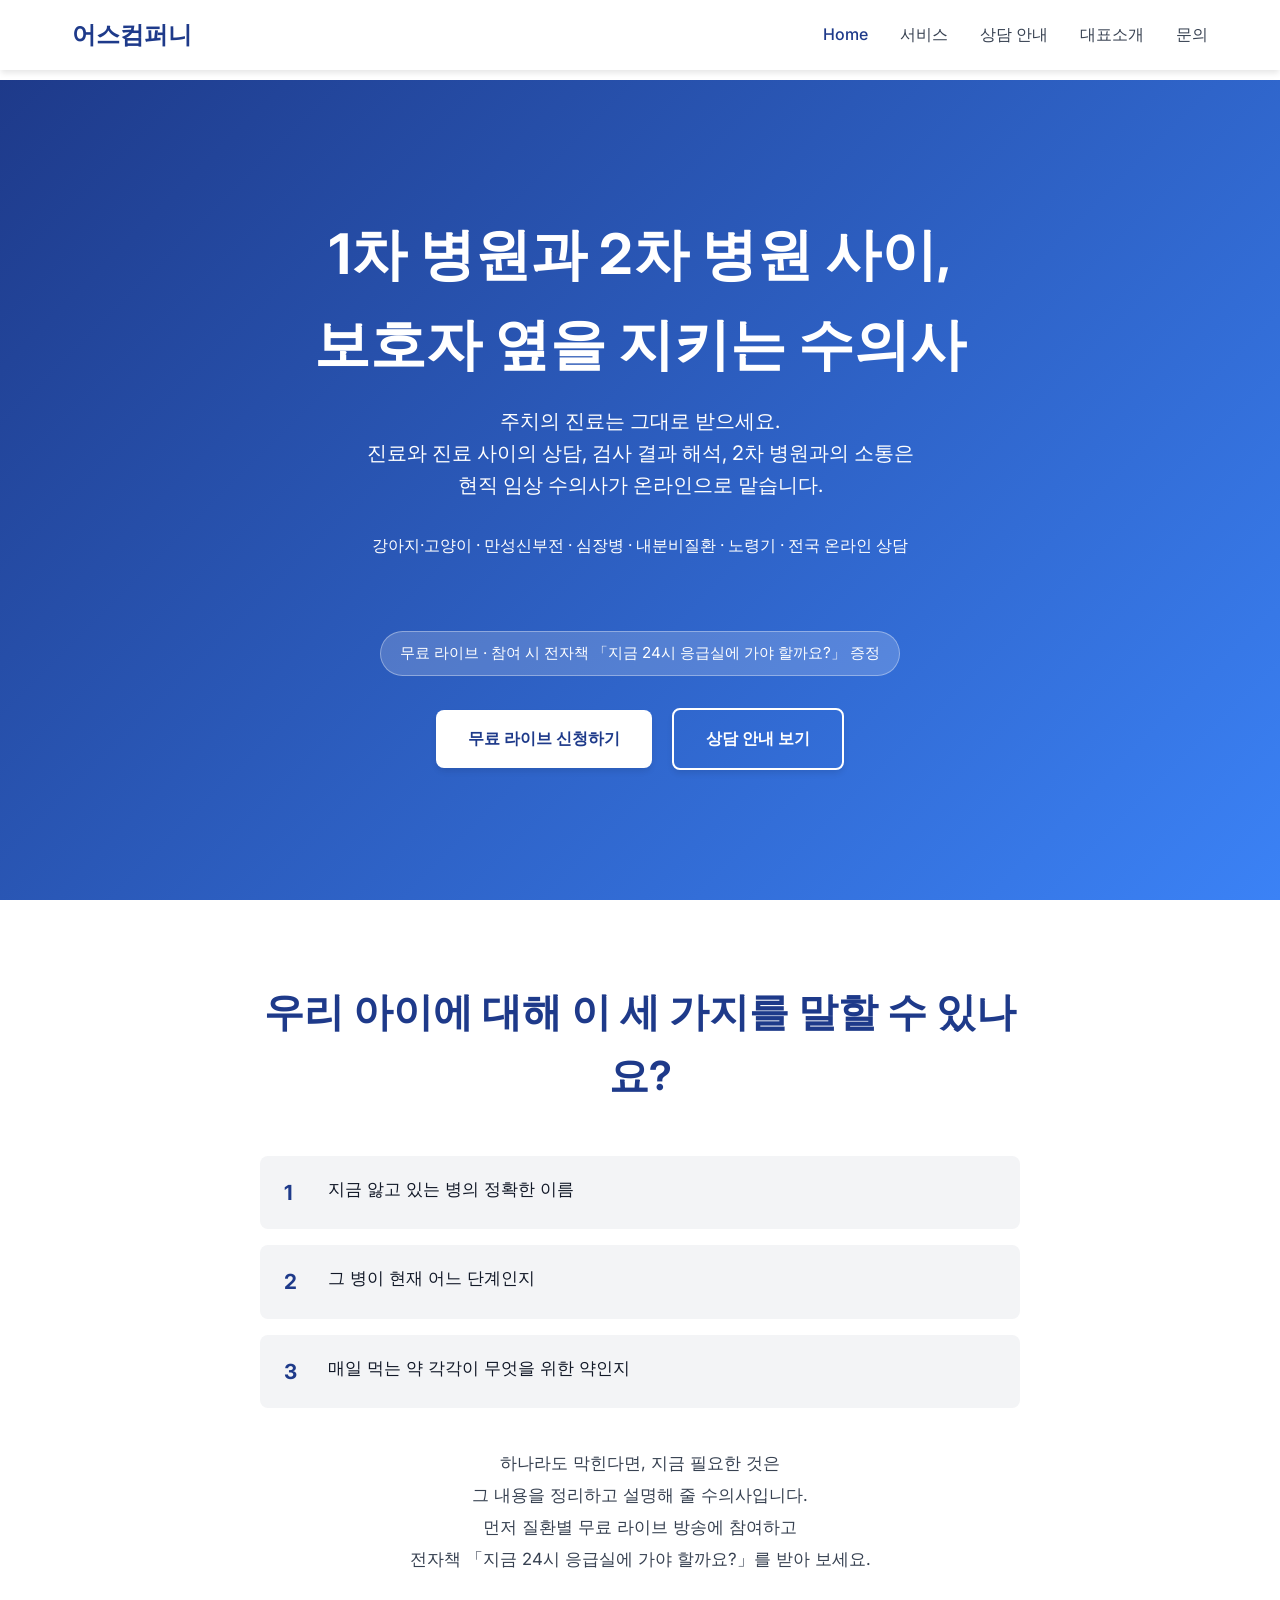
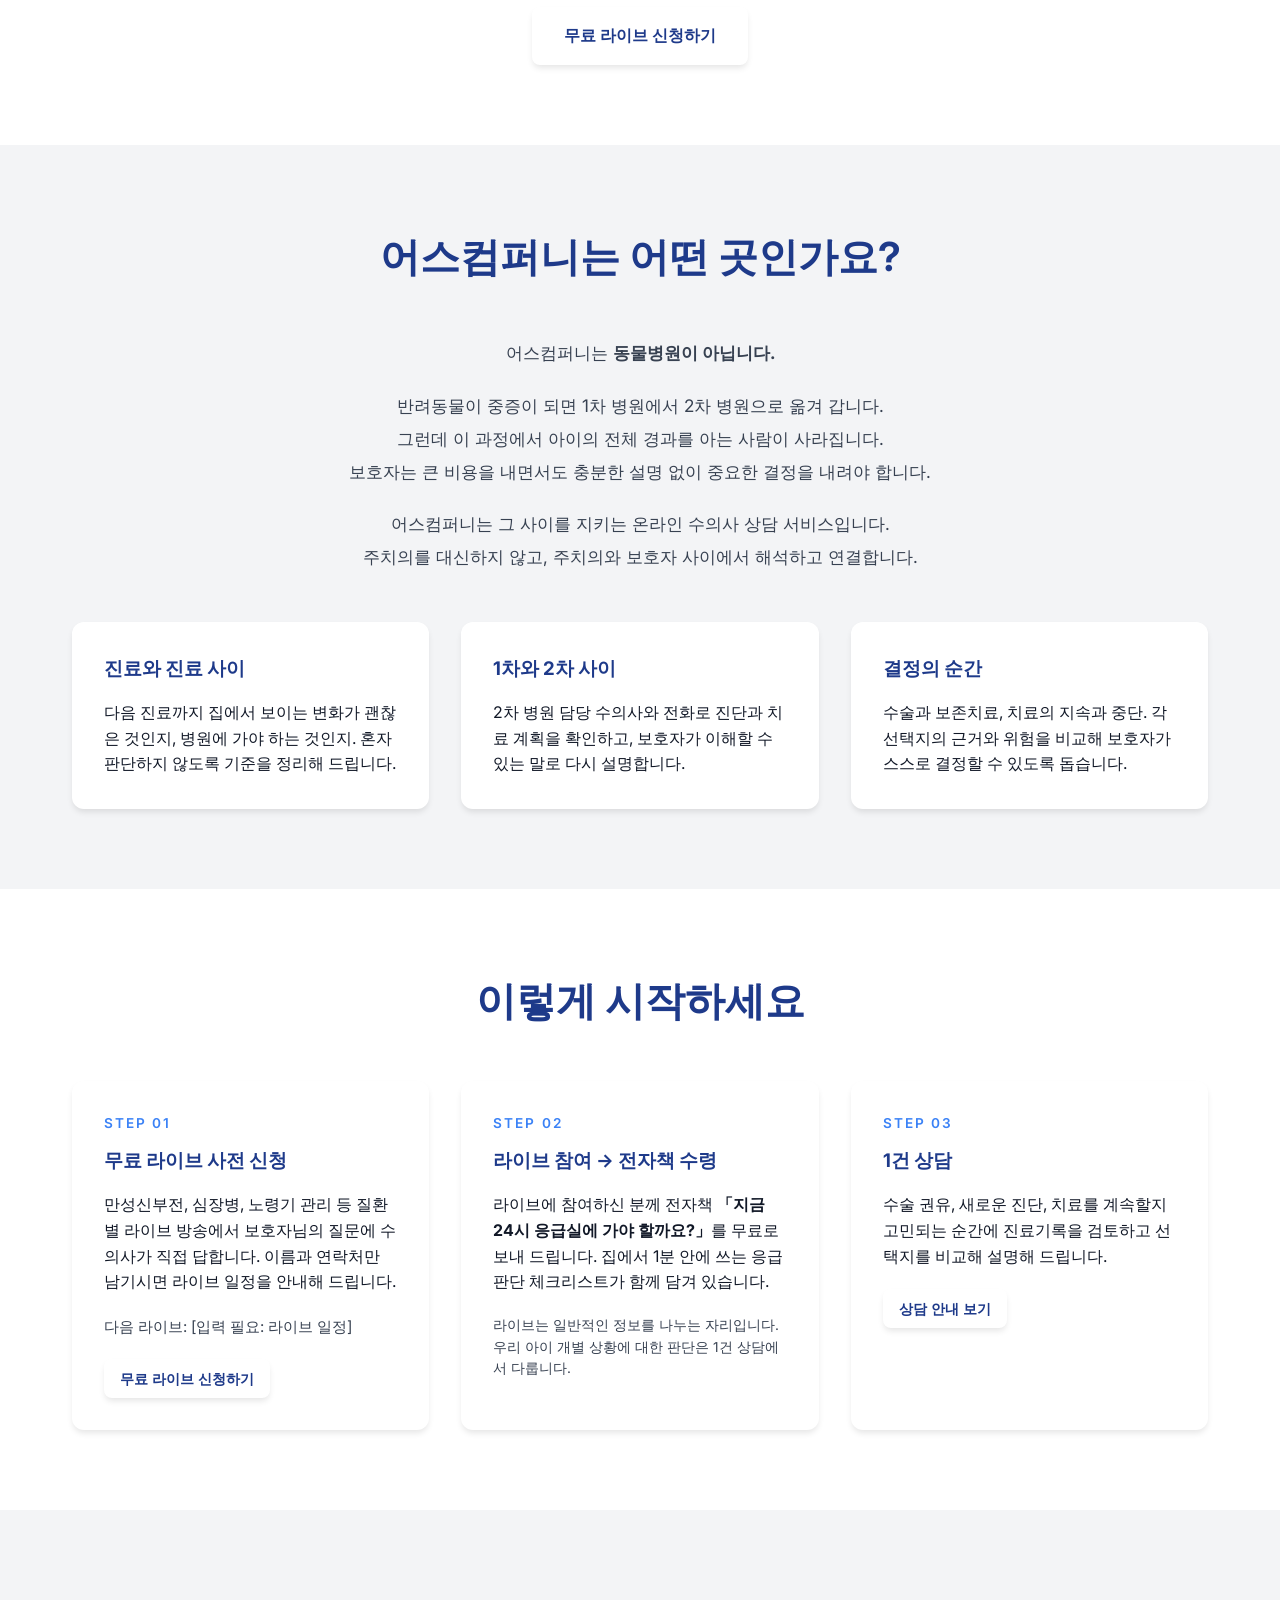
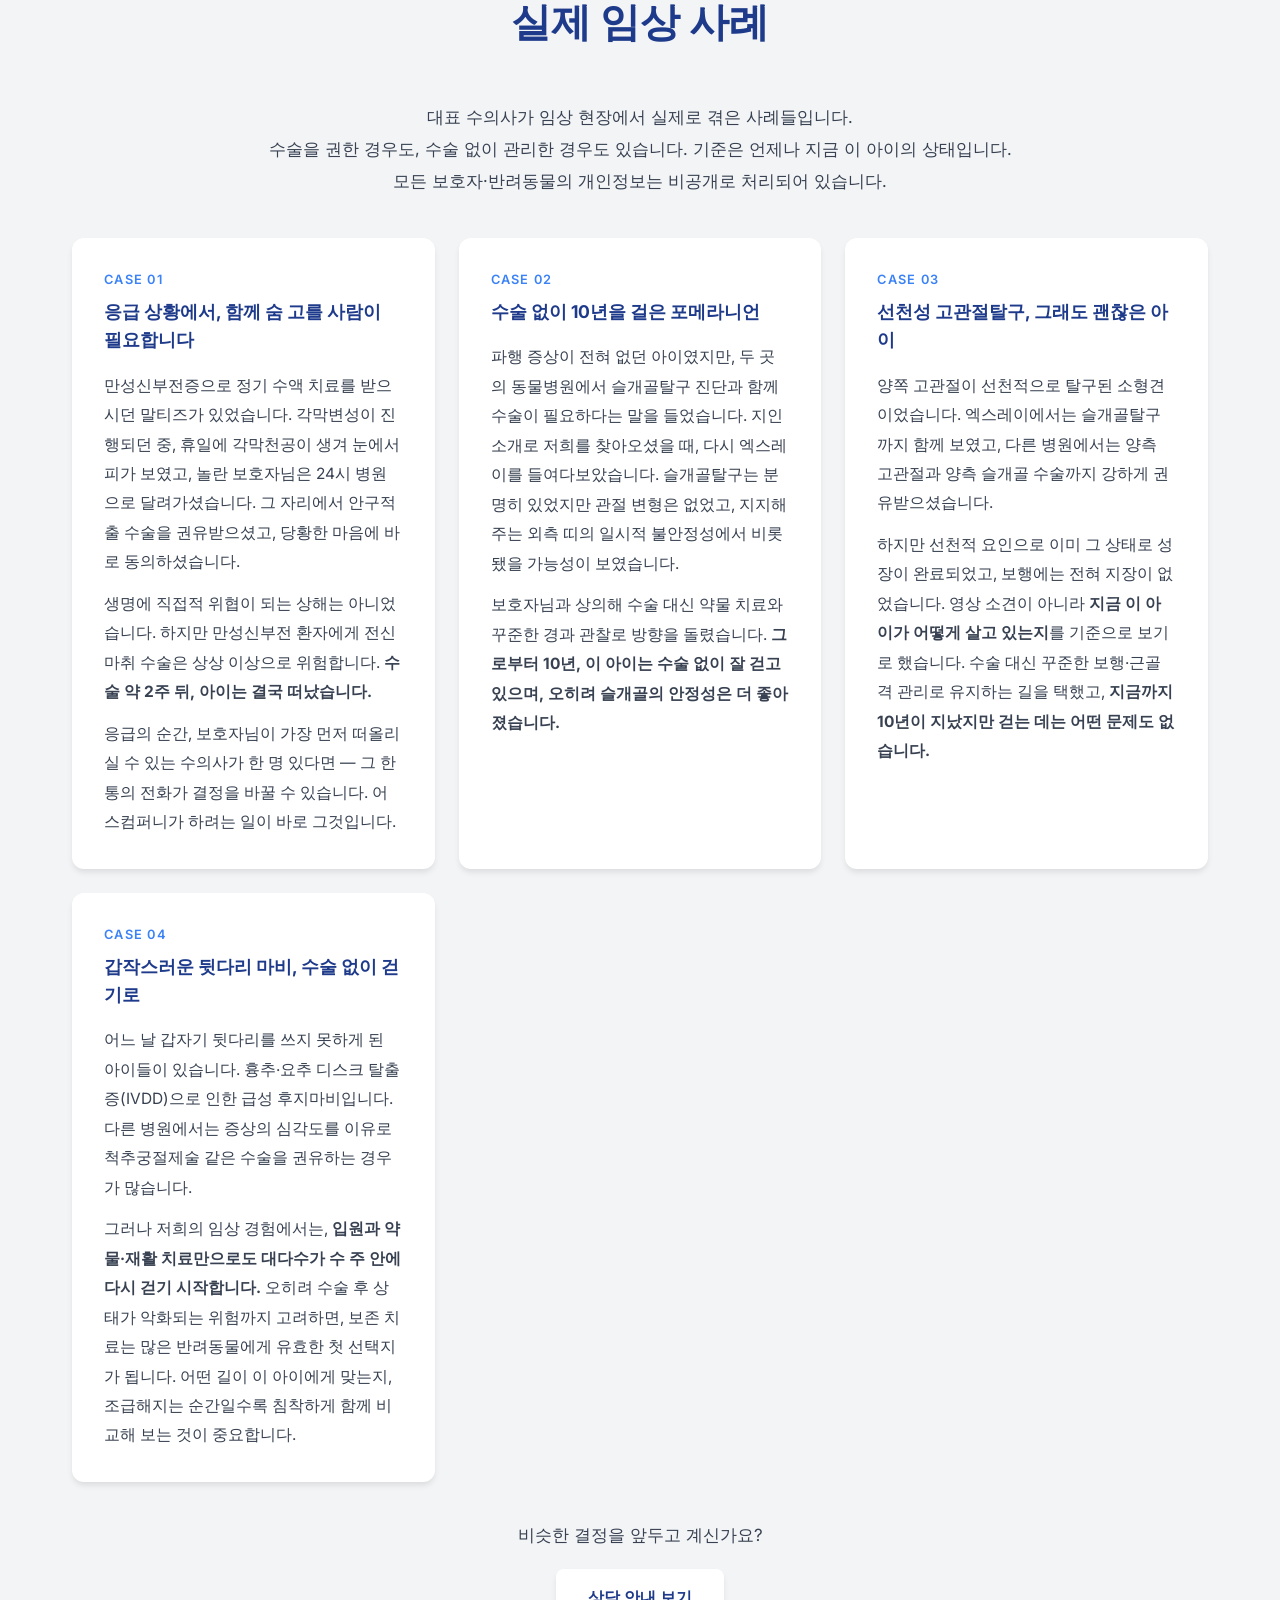
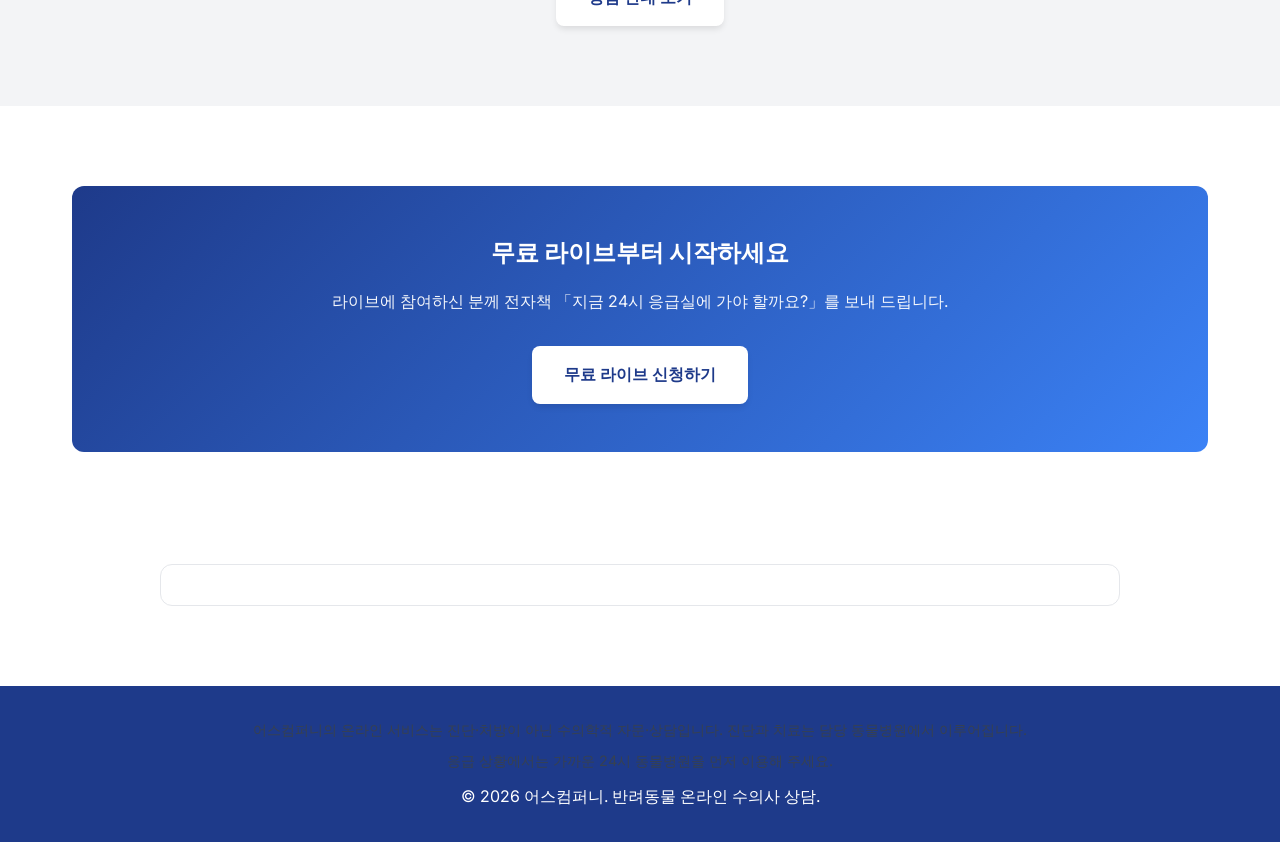
==== commit 3214c8f7: "진료시간·공지 표시 칸 추가 (VetChart)" ====
--- a/index.html
+++ b/index.html
@@ -180,7 +180,11 @@
                 </div>
             </div>
         </section>
-    </main>
+    <!-- vetchart:clinic-info -->
+<section id="vetchart-clinic-info"></section>
+<script src="js/vetchart-clinic-info.js" defer></script>
+<!-- /vetchart:clinic-info -->
+</main>
 
     <footer>
         <div class="container">
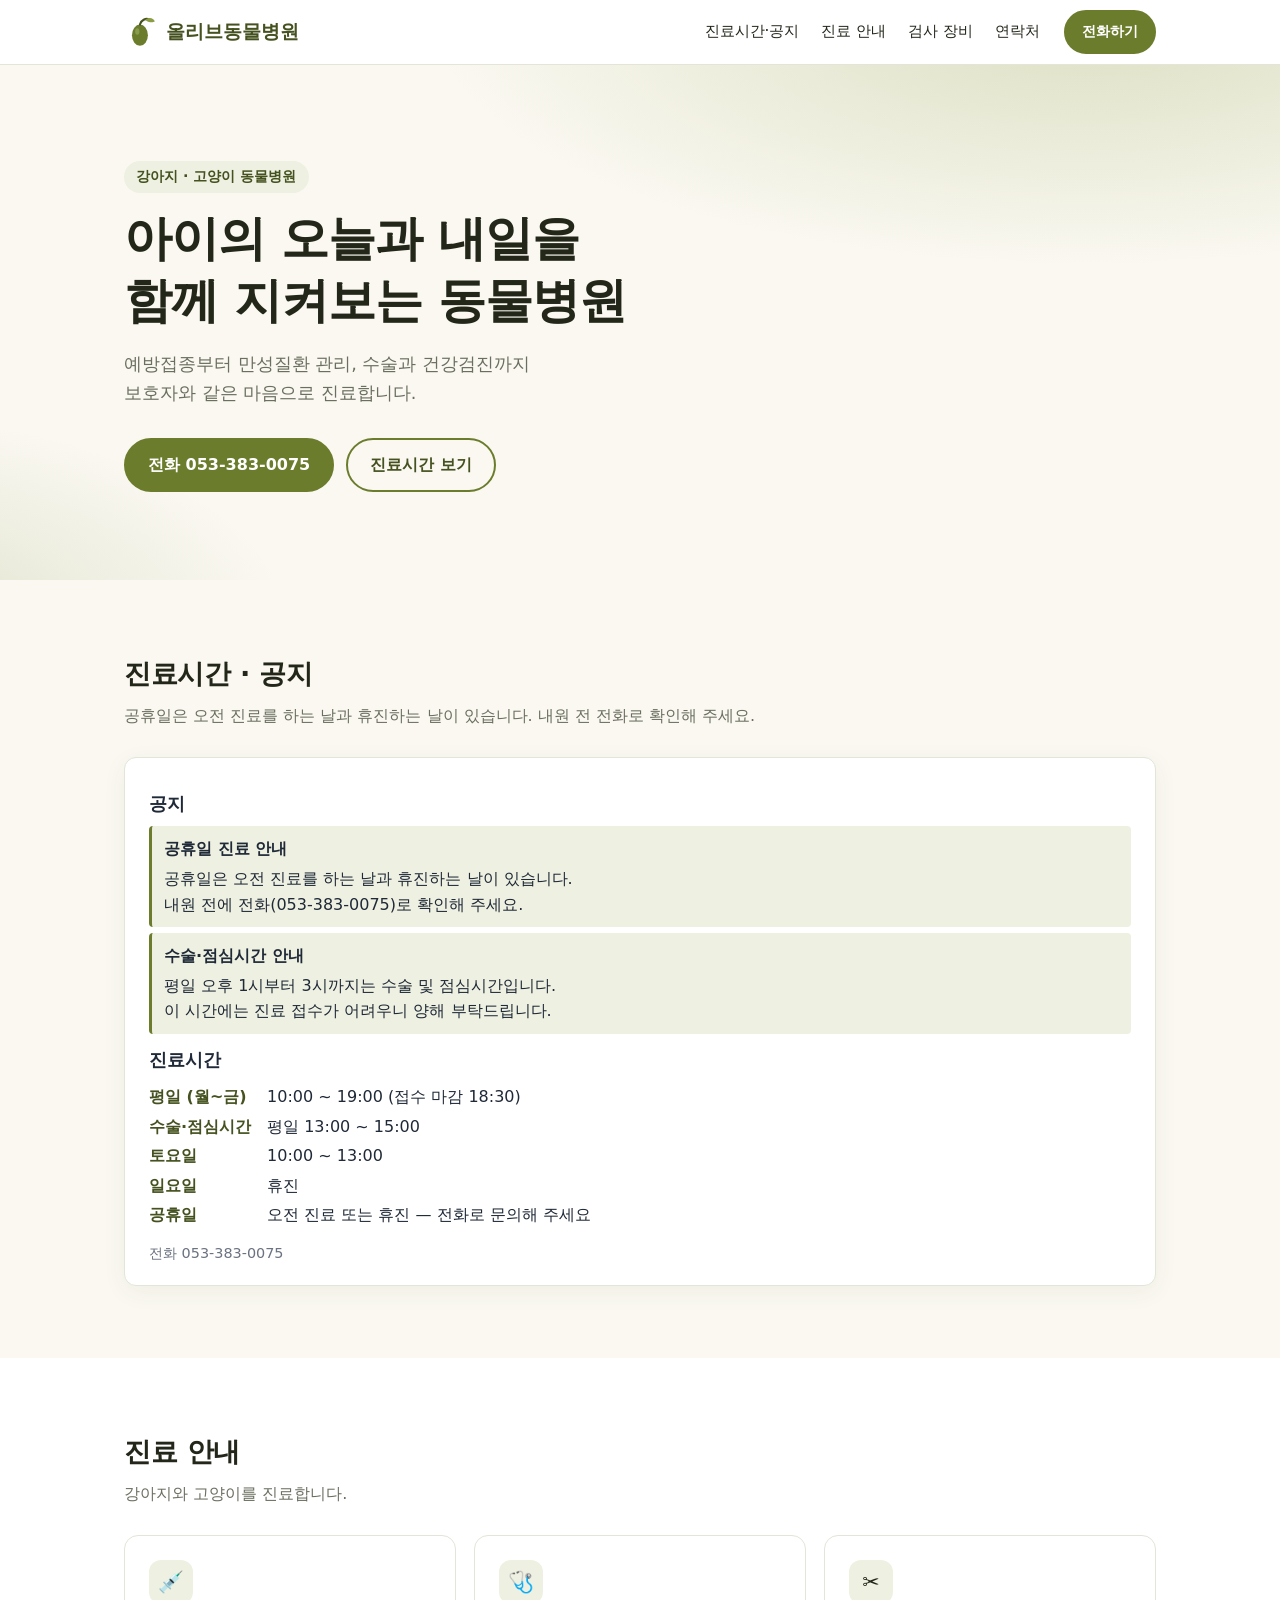
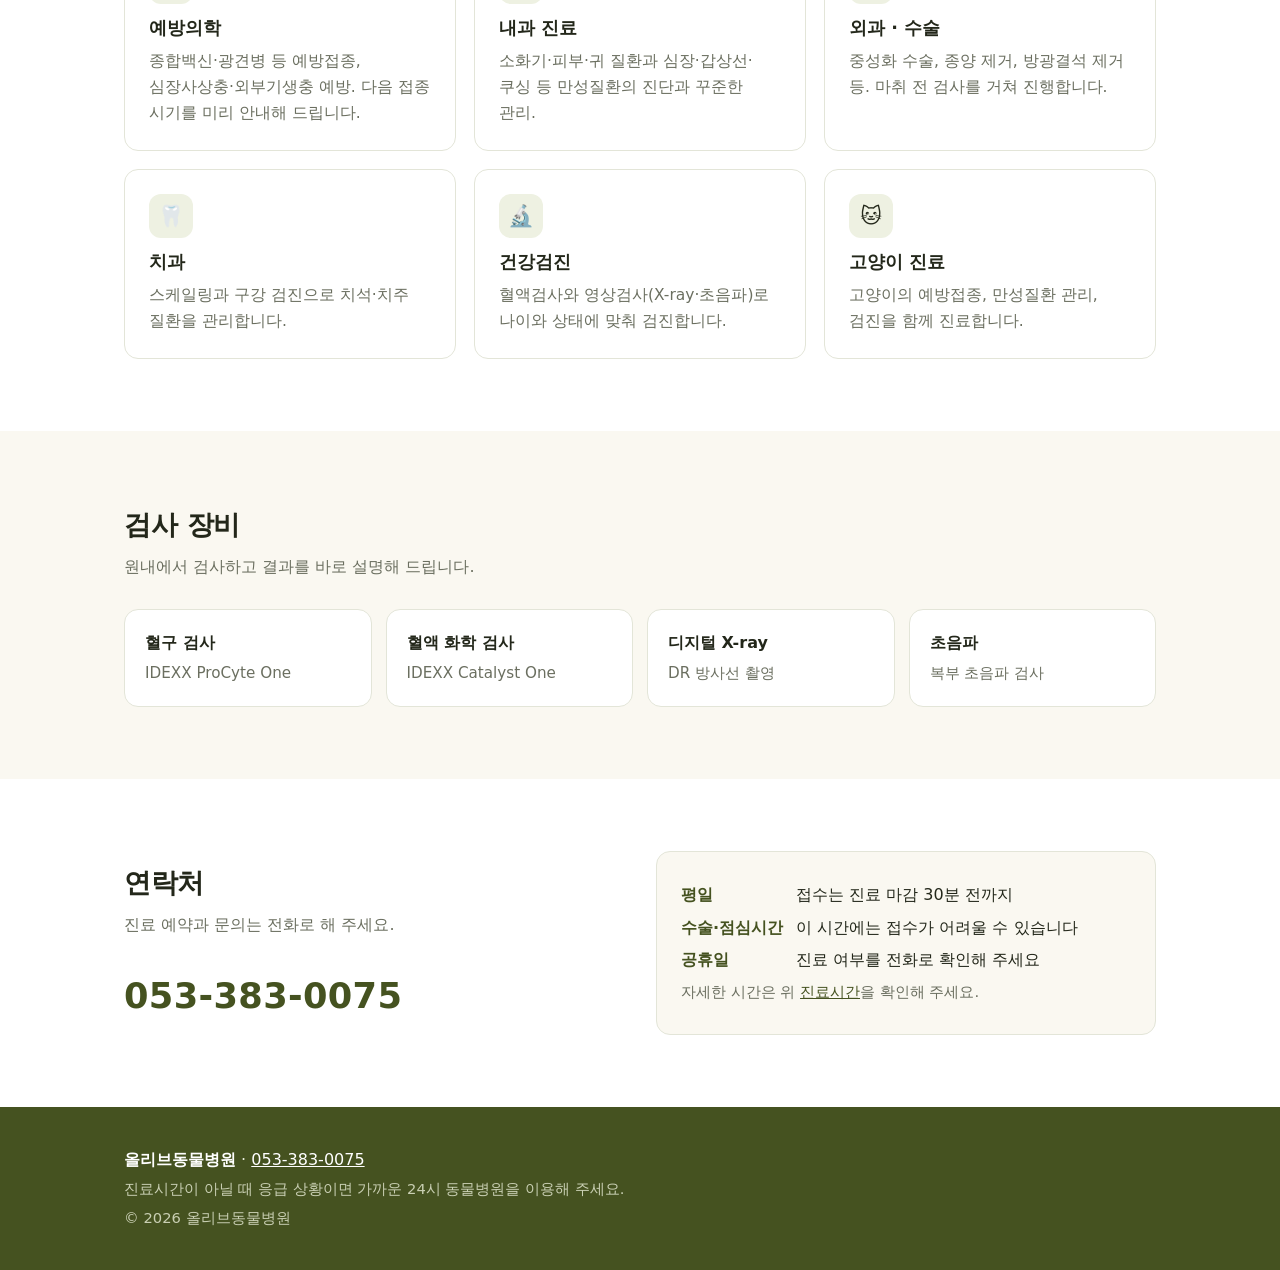
==== commit 992660dd: "첫 페이지를 올리브동물병원으로 (어스컴퍼니 첫 페이지는 index_earthcompany.html로 보관, 링크 없음)" ====
--- a/index.html
+++ b/index.html
@@ -3,197 +3,127 @@
 <head>
     <meta charset="UTF-8">
     <meta name="viewport" content="width=device-width, initial-scale=1.0">
-    <title>어스컴퍼니 - 만성질환·노령기 반려동물 온라인 수의사 상담</title>
-    <meta name="description" content="만성질환·노령기 반려동물 보호자를 위한 온라인 수의사 상담. 무료 라이브 참여 시 전자책 「지금 24시 응급실에 가야 할까요?」를 드리고, 수술·치료 결정이 필요한 순간에는 1건 상담으로 판단 근거를 정리해 드립니다. 전국 온라인.">
-    <link rel="stylesheet" href="css/style.css">
-    <link rel="icon" href="data:image/svg+xml,<svg xmlns='http://www.w3.org/2000/svg' viewBox='0 0 100 100'><rect width='100' height='100' fill='%231e3a8a'/><text x='50' y='68' font-size='56' font-family='Inter,sans-serif' font-weight='700' fill='white' text-anchor='middle'>E</text></svg>">
+    <title>올리브동물병원 | 강아지·고양이 동물병원</title>
+    <meta name="description" content="올리브동물병원 — 강아지·고양이 예방접종, 내과·외과 진료, 건강검진, 치과 스케일링. 진료시간과 휴진 안내.">
+    <link rel="icon" href="data:image/svg+xml,%3Csvg xmlns='http://www.w3.org/2000/svg' viewBox='0 0 64 64'%3E%3Cellipse cx='32' cy='36' rx='16' ry='22' fill='%236b7d2c'/%3E%3Cpath d='M32 14 C34 6 42 4 46 6' stroke='%23455220' stroke-width='4' fill='none' stroke-linecap='round'/%3E%3C/svg%3E">
+    <link rel="stylesheet" href="css/olive.css">
 </head>
 <body>
-    <nav>
-        <div class="nav-container">
-            <a href="index.html" class="logo">어스컴퍼니</a>
-            <ul class="nav-links">
-                <li><a href="index.html">Home</a></li>
-                <li><a href="services.html">서비스</a></li>
-                <li><a href="membership.html">상담 안내</a></li>
-                <li><a href="about.html">대표소개</a></li>
-                <li><a href="contact.html">문의</a></li>
-            </ul>
-            <div class="hamburger">
-                <span></span>
-                <span></span>
-                <span></span>
-            </div>
+    <header class="ol-header">
+        <div class="ol-wrap ol-header-in">
+            <a href="#top" class="ol-logo" aria-label="올리브동물병원 처음으로">
+                <svg viewBox="0 0 64 64" aria-hidden="true"><ellipse cx="30" cy="38" rx="15" ry="20" fill="#6b7d2c"/><ellipse cx="25" cy="31" rx="4" ry="6" fill="#a3b46a" opacity=".55"/><path d="M30 18 C32 9 41 6 47 8" stroke="#455220" stroke-width="4" fill="none" stroke-linecap="round"/><path d="M40 9 C47 3 56 6 58 12 C50 15 44 14 40 9 Z" fill="#8a9c45"/></svg>
+                <span data-vc="clinic_name">올리브동물병원</span>
+            </a>
+            <nav class="ol-nav" aria-label="메뉴">
+                <a href="#hours">진료시간·공지</a>
+                <a href="#care">진료 안내</a>
+                <a href="#equipment">검사 장비</a>
+                <a href="#contact">연락처</a>
+            </nav>
+            <a class="ol-btn ol-btn-sm" href="tel:0533830075" data-vc="phone" data-vc-text="keep">전화하기</a>
         </div>
-    </nav>
+    </header>
 
-    <main>
-        <section class="hero">
-            <div class="hero-content">
-                <h1>1차 병원과 2차 병원 사이,<br>보호자 옆을 지키는 수의사</h1>
-                <p>주치의 진료는 그대로 받으세요.<br>진료와 진료 사이의 상담, 검사 결과 해석, 2차 병원과의 소통은<br>현직 임상 수의사가 온라인으로 맡습니다.</p>
-                <p class="subtitle">강아지·고양이 · 만성신부전 · 심장병 · 내분비질환 · 노령기 · 전국 온라인 상담</p>
-                <div style="display: inline-block; margin-top: 1.5rem; padding: 0.6rem 1.2rem; background: rgba(255,255,255,0.18); border: 1px solid rgba(255,255,255,0.35); border-radius: 24px; font-size: 0.95rem;">
-                    무료 라이브 · 참여 시 전자책 <span data-todo="ebook-title">「지금 24시 응급실에 가야 할까요?」</span> 증정
-                </div>
-                <div style="margin-top: 2rem;">
-                    <a href="contact.html#live" class="btn">무료 라이브 신청하기</a>
-                    <a href="membership.html" class="btn btn-secondary" style="margin-left: 1rem;">상담 안내 보기</a>
+    <main id="top">
+        <section class="ol-hero">
+            <div class="ol-wrap ol-hero-in">
+                <p class="ol-eyebrow">강아지 · 고양이 동물병원</p>
+                <h1>아이의 오늘과 내일을<br>함께 지켜보는 동물병원</h1>
+                <p class="ol-lead">예방접종부터 만성질환 관리, 수술과 건강검진까지 <br class="ol-br">보호자와 같은 마음으로 진료합니다.</p>
+                <div class="ol-hero-cta">
+                    <a class="ol-btn" href="tel:0533830075" data-vc="phone" data-vc-prefix="전화 ">전화 053-383-0075</a>
+                    <a class="ol-btn ol-btn-ghost" href="#hours">진료시간 보기</a>
                 </div>
             </div>
         </section>
 
-        <section class="section">
-            <div class="container">
-                <div style="max-width: 760px; margin: 0 auto; text-align: center;">
-                    <h2 class="section-title">우리 아이에 대해 이 세 가지를 말할 수 있나요?</h2>
-                    <div style="display: grid; gap: 1rem; margin: 2.5rem 0; text-align: left;">
-                        <div style="display: flex; align-items: flex-start; gap: 1.25rem; padding: 1.25rem 1.5rem; background: var(--gray-100); border-radius: 8px;">
-                            <div style="color: var(--deep-blue); font-weight: 700; font-size: 1.3rem; min-width: 1.5rem;">1</div>
-                            <div style="color: var(--gray-900); font-size: 1.05rem;">지금 앓고 있는 병의 정확한 이름</div>
-                        </div>
-                        <div style="display: flex; align-items: flex-start; gap: 1.25rem; padding: 1.25rem 1.5rem; background: var(--gray-100); border-radius: 8px;">
-                            <div style="color: var(--deep-blue); font-weight: 700; font-size: 1.3rem; min-width: 1.5rem;">2</div>
-                            <div style="color: var(--gray-900); font-size: 1.05rem;">그 병이 현재 어느 단계인지</div>
-                        </div>
-                        <div style="display: flex; align-items: flex-start; gap: 1.25rem; padding: 1.25rem 1.5rem; background: var(--gray-100); border-radius: 8px;">
-                            <div style="color: var(--deep-blue); font-weight: 700; font-size: 1.3rem; min-width: 1.5rem;">3</div>
-                            <div style="color: var(--gray-900); font-size: 1.05rem;">매일 먹는 약 각각이 무엇을 위한 약인지</div>
-                        </div>
-                    </div>
-                    <p style="color: var(--gray-700); font-size: 1.05rem; line-height: 1.9; margin-bottom: 2rem;">
-                        하나라도 막힌다면, 지금 필요한 것은<br>
-                        그 내용을 정리하고 설명해 줄 수의사입니다.<br>
-                        먼저 질환별 무료 라이브 방송에 참여하고<br>
-                        전자책 <span data-todo="ebook-title">「지금 24시 응급실에 가야 할까요?」</span>를 받아 보세요.
-                    </p>
-                    <a href="contact.html#live" class="btn">무료 라이브 신청하기</a>
+        <section id="hours" class="ol-section ol-section-tint">
+            <div class="ol-wrap">
+                <h2 class="ol-h2">진료시간 · 공지</h2>
+                <p class="ol-sub">공휴일은 오전 진료를 하는 날과 휴진하는 날이 있습니다. 내원 전 전화로 확인해 주세요.</p>
+            </div>
+<!-- vetchart:clinic-info -->
+<section id="vetchart-clinic-info"></section>
+<script src="js/vetchart-clinic-info.js" defer></script>
+<!-- /vetchart:clinic-info -->
+        </section>
+
+        <section id="care" class="ol-section">
+            <div class="ol-wrap">
+                <h2 class="ol-h2">진료 안내</h2>
+                <p class="ol-sub">강아지와 고양이를 진료합니다.</p>
+                <div class="ol-cards">
+                    <article class="ol-card">
+                        <div class="ol-ico" aria-hidden="true">💉</div>
+                        <h3>예방의학</h3>
+                        <p>종합백신·광견병 등 예방접종, 심장사상충·외부기생충 예방. 다음 접종 시기를 미리 안내해 드립니다.</p>
+                    </article>
+                    <article class="ol-card">
+                        <div class="ol-ico" aria-hidden="true">🩺</div>
+                        <h3>내과 진료</h3>
+                        <p>소화기·피부·귀 질환과 심장·갑상선·쿠싱 등 만성질환의 진단과 꾸준한 관리.</p>
+                    </article>
+                    <article class="ol-card">
+                        <div class="ol-ico" aria-hidden="true">✂️</div>
+                        <h3>외과 · 수술</h3>
+                        <p>중성화 수술, 종양 제거, 방광결석 제거 등. 마취 전 검사를 거쳐 진행합니다.</p>
+                    </article>
+                    <article class="ol-card">
+                        <div class="ol-ico" aria-hidden="true">🦷</div>
+                        <h3>치과</h3>
+                        <p>스케일링과 구강 검진으로 치석·치주 질환을 관리합니다.</p>
+                    </article>
+                    <article class="ol-card">
+                        <div class="ol-ico" aria-hidden="true">🔬</div>
+                        <h3>건강검진</h3>
+                        <p>혈액검사와 영상검사(X-ray·초음파)로 나이와 상태에 맞춰 검진합니다.</p>
+                    </article>
+                    <article class="ol-card">
+                        <div class="ol-ico" aria-hidden="true">🐱</div>
+                        <h3>고양이 진료</h3>
+                        <p>고양이의 예방접종, 만성질환 관리, 검진을 함께 진료합니다.</p>
+                    </article>
                 </div>
             </div>
         </section>
 
-        <section class="section" style="background-color: var(--gray-100);">
-            <div class="container">
-                <h2 class="section-title">어스컴퍼니는 어떤 곳인가요?</h2>
-                <div style="max-width: 820px; margin: 0 auto 3rem; text-align: center; color: var(--gray-700); font-size: 1.08rem; line-height: 1.9;">
-                    <p style="margin-bottom: 1.25rem;">어스컴퍼니는 <strong>동물병원이 아닙니다.</strong></p>
-                    <p style="margin-bottom: 1.25rem;">반려동물이 중증이 되면 1차 병원에서 2차 병원으로 옮겨 갑니다.<br>그런데 이 과정에서 아이의 전체 경과를 아는 사람이 사라집니다.<br>보호자는 큰 비용을 내면서도 충분한 설명 없이 중요한 결정을 내려야 합니다.</p>
-                    <p>어스컴퍼니는 그 사이를 지키는 온라인 수의사 상담 서비스입니다.<br>주치의를 대신하지 않고, 주치의와 보호자 사이에서 해석하고 연결합니다.</p>
+        <section id="equipment" class="ol-section ol-section-tint">
+            <div class="ol-wrap">
+                <h2 class="ol-h2">검사 장비</h2>
+                <p class="ol-sub">원내에서 검사하고 결과를 바로 설명해 드립니다.</p>
+                <ul class="ol-equip">
+                    <li><strong>혈구 검사</strong><span>IDEXX ProCyte One</span></li>
+                    <li><strong>혈액 화학 검사</strong><span>IDEXX Catalyst One</span></li>
+                    <li><strong>디지털 X-ray</strong><span>DR 방사선 촬영</span></li>
+                    <li><strong>초음파</strong><span>복부 초음파 검사</span></li>
+                </ul>
+            </div>
+        </section>
+
+        <section id="contact" class="ol-section">
+            <div class="ol-wrap ol-contact">
+                <div>
+                    <h2 class="ol-h2">연락처</h2>
+                    <p class="ol-sub">진료 예약과 문의는 전화로 해 주세요.</p>
+                    <a class="ol-phone" href="tel:0533830075" data-vc="phone">053-383-0075</a>
                 </div>
-                <div class="grid grid-3">
-                    <div class="card">
-                        <h3 style="color: var(--deep-blue); margin-bottom: 1rem;">진료와 진료 사이</h3>
-                        <p>다음 진료까지 집에서 보이는 변화가 괜찮은 것인지, 병원에 가야 하는 것인지. 혼자 판단하지 않도록 기준을 정리해 드립니다.</p>
-                    </div>
-                    <div class="card">
-                        <h3 style="color: var(--deep-blue); margin-bottom: 1rem;">1차와 2차 사이</h3>
-                        <p>2차 병원 담당 수의사와 전화로 진단과 치료 계획을 확인하고, 보호자가 이해할 수 있는 말로 다시 설명합니다.</p>
-                    </div>
-                    <div class="card">
-                        <h3 style="color: var(--deep-blue); margin-bottom: 1rem;">결정의 순간</h3>
-                        <p>수술과 보존치료, 치료의 지속과 중단. 각 선택지의 근거와 위험을 비교해 보호자가 스스로 결정할 수 있도록 돕습니다.</p>
-                    </div>
+                <div class="ol-contact-box">
+                    <p><strong>평일</strong> 접수는 진료 마감 30분 전까지</p>
+                    <p><strong>수술·점심시간</strong> 이 시간에는 접수가 어려울 수 있습니다</p>
+                    <p><strong>공휴일</strong> 진료 여부를 전화로 확인해 주세요</p>
+                    <p class="ol-muted">자세한 시간은 위 <a href="#hours">진료시간</a>을 확인해 주세요.</p>
                 </div>
             </div>
         </section>
+    </main>
 
-        <section class="section">
-            <div class="container">
-                <h2 class="section-title">이렇게 시작하세요</h2>
-                <div class="grid grid-3">
-                    <div class="card">
-                        <div style="font-size: 0.85rem; letter-spacing: 0.15em; color: var(--light-blue); margin-bottom: 0.75rem; font-weight: 600;">STEP 01</div>
-                        <h3 style="color: var(--deep-blue); margin-bottom: 1rem;">무료 라이브 사전 신청</h3>
-                        <p style="margin-bottom: 1.25rem;">만성신부전, 심장병, 노령기 관리 등 질환별 라이브 방송에서 보호자님의 질문에 수의사가 직접 답합니다. 이름과 연락처만 남기시면 라이브 일정을 안내해 드립니다.</p>
-                        <p style="margin-bottom: 1.25rem; color: var(--gray-700); font-size: 0.95rem;">다음 라이브: <span data-todo="live-schedule">[입력 필요: 라이브 일정]</span></p>
-                        <a href="contact.html#live" class="btn" style="font-size: 0.9rem; padding: 0.5rem 1rem;">무료 라이브 신청하기</a>
-                    </div>
-                    <div class="card">
-                        <div style="font-size: 0.85rem; letter-spacing: 0.15em; color: var(--light-blue); margin-bottom: 0.75rem; font-weight: 600;">STEP 02</div>
-                        <h3 style="color: var(--deep-blue); margin-bottom: 1rem;">라이브 참여 → 전자책 수령</h3>
-                        <p style="margin-bottom: 1.25rem;">라이브에 참여하신 분께 전자책 <strong data-todo="ebook-title">「지금 24시 응급실에 가야 할까요?」</strong>를 무료로 보내 드립니다. 집에서 1분 안에 쓰는 응급 판단 체크리스트가 함께 담겨 있습니다.</p>
-                        <p style="color: var(--gray-700); font-size: 0.85rem; line-height: 1.6;">라이브는 일반적인 정보를 나누는 자리입니다. 우리 아이 개별 상황에 대한 판단은 1건 상담에서 다룹니다.</p>
-                    </div>
-                    <div class="card">
-                        <div style="font-size: 0.85rem; letter-spacing: 0.15em; color: var(--light-blue); margin-bottom: 0.75rem; font-weight: 600;">STEP 03</div>
-                        <h3 style="color: var(--deep-blue); margin-bottom: 1rem;">1건 상담</h3>
-                        <p style="margin-bottom: 1.25rem;">수술 권유, 새로운 진단, 치료를 계속할지 고민되는 순간에 진료기록을 검토하고 선택지를 비교해 설명해 드립니다.</p>
-                        <a href="membership.html" class="btn" style="font-size: 0.9rem; padding: 0.5rem 1rem;">상담 안내 보기</a>
-                    </div>
-                </div>
-            </div>
-        </section>
-
-        <section class="section" style="background-color: var(--gray-100);">
-            <div class="container">
-                <h2 class="section-title">실제 임상 사례</h2>
-                <div style="max-width: 820px; margin: 0 auto 2.5rem; text-align: center; color: var(--gray-700); font-size: 1.05rem; line-height: 1.9;">
-                    대표 수의사가 임상 현장에서 실제로 겪은 사례들입니다.<br>
-                    수술을 권한 경우도, 수술 없이 관리한 경우도 있습니다. 기준은 언제나 지금 이 아이의 상태입니다.<br>
-                    모든 보호자·반려동물의 개인정보는 비공개로 처리되어 있습니다.
-                </div>
-
-                <div class="grid grid-2" style="gap: 1.5rem;">
-                    <div class="card">
-                        <div style="font-size: 0.8rem; letter-spacing: 0.1em; color: var(--light-blue); margin-bottom: 0.5rem; font-weight: 600;">CASE 01</div>
-                        <h3 style="color: var(--deep-blue); margin-bottom: 1rem; font-size: 1.1rem;">응급 상황에서, 함께 숨 고를 사람이 필요합니다</h3>
-                        <p style="color: var(--gray-700); line-height: 1.9; font-size: 0.97rem;">만성신부전증으로 정기 수액 치료를 받으시던 말티즈가 있었습니다. 각막변성이 진행되던 중, 휴일에 각막천공이 생겨 눈에서 피가 보였고, 놀란 보호자님은 24시 병원으로 달려가셨습니다. 그 자리에서 안구적출 수술을 권유받으셨고, 당황한 마음에 바로 동의하셨습니다.</p>
-                        <p style="color: var(--gray-700); line-height: 1.9; font-size: 0.97rem; margin-top: 0.75rem;">생명에 직접적 위협이 되는 상해는 아니었습니다. 하지만 만성신부전 환자에게 전신마취 수술은 상상 이상으로 위험합니다. <strong>수술 약 2주 뒤, 아이는 결국 떠났습니다.</strong></p>
-                        <p style="color: var(--gray-700); line-height: 1.9; font-size: 0.97rem; margin-top: 0.75rem;">응급의 순간, 보호자님이 가장 먼저 떠올리실 수 있는 수의사가 한 명 있다면 — 그 한 통의 전화가 결정을 바꿀 수 있습니다. 어스컴퍼니가 하려는 일이 바로 그것입니다.</p>
-                    </div>
-
-                    <div class="card">
-                        <div style="font-size: 0.8rem; letter-spacing: 0.1em; color: var(--light-blue); margin-bottom: 0.5rem; font-weight: 600;">CASE 02</div>
-                        <h3 style="color: var(--deep-blue); margin-bottom: 1rem; font-size: 1.1rem;">수술 없이 10년을 걸은 포메라니언</h3>
-                        <p style="color: var(--gray-700); line-height: 1.9; font-size: 0.97rem;">파행 증상이 전혀 없던 아이였지만, 두 곳의 동물병원에서 슬개골탈구 진단과 함께 수술이 필요하다는 말을 들었습니다. 지인 소개로 저희를 찾아오셨을 때, 다시 엑스레이를 들여다보았습니다. 슬개골탈구는 분명히 있었지만 관절 변형은 없었고, 지지해 주는 외측 띠의 일시적 불안정성에서 비롯됐을 가능성이 보였습니다.</p>
-                        <p style="color: var(--gray-700); line-height: 1.9; font-size: 0.97rem; margin-top: 0.75rem;">보호자님과 상의해 수술 대신 약물 치료와 꾸준한 경과 관찰로 방향을 돌렸습니다. <strong>그로부터 10년, 이 아이는 수술 없이 잘 걷고 있으며, 오히려 슬개골의 안정성은 더 좋아졌습니다.</strong></p>
-                    </div>
-
-                    <div class="card">
-                        <div style="font-size: 0.8rem; letter-spacing: 0.1em; color: var(--light-blue); margin-bottom: 0.5rem; font-weight: 600;">CASE 03</div>
-                        <h3 style="color: var(--deep-blue); margin-bottom: 1rem; font-size: 1.1rem;">선천성 고관절탈구, 그래도 괜찮은 아이</h3>
-                        <p style="color: var(--gray-700); line-height: 1.9; font-size: 0.97rem;">양쪽 고관절이 선천적으로 탈구된 소형견이었습니다. 엑스레이에서는 슬개골탈구까지 함께 보였고, 다른 병원에서는 양측 고관절과 양측 슬개골 수술까지 강하게 권유받으셨습니다.</p>
-                        <p style="color: var(--gray-700); line-height: 1.9; font-size: 0.97rem; margin-top: 0.75rem;">하지만 선천적 요인으로 이미 그 상태로 성장이 완료되었고, 보행에는 전혀 지장이 없었습니다. 영상 소견이 아니라 <strong>지금 이 아이가 어떻게 살고 있는지</strong>를 기준으로 보기로 했습니다. 수술 대신 꾸준한 보행·근골격 관리로 유지하는 길을 택했고, <strong>지금까지 10년이 지났지만 걷는 데는 어떤 문제도 없습니다.</strong></p>
-                    </div>
-
-                    <div class="card">
-                        <div style="font-size: 0.8rem; letter-spacing: 0.1em; color: var(--light-blue); margin-bottom: 0.5rem; font-weight: 600;">CASE 04</div>
-                        <h3 style="color: var(--deep-blue); margin-bottom: 1rem; font-size: 1.1rem;">갑작스러운 뒷다리 마비, 수술 없이 걷기로</h3>
-                        <p style="color: var(--gray-700); line-height: 1.9; font-size: 0.97rem;">어느 날 갑자기 뒷다리를 쓰지 못하게 된 아이들이 있습니다. 흉추·요추 디스크 탈출증(IVDD)으로 인한 급성 후지마비입니다. 다른 병원에서는 증상의 심각도를 이유로 척추궁절제술 같은 수술을 권유하는 경우가 많습니다.</p>
-                        <p style="color: var(--gray-700); line-height: 1.9; font-size: 0.97rem; margin-top: 0.75rem;">그러나 저희의 임상 경험에서는, <strong>입원과 약물·재활 치료만으로도 대다수가 수 주 안에 다시 걷기 시작합니다.</strong> 오히려 수술 후 상태가 악화되는 위험까지 고려하면, 보존 치료는 많은 반려동물에게 유효한 첫 선택지가 됩니다. 어떤 길이 이 아이에게 맞는지, 조급해지는 순간일수록 침착하게 함께 비교해 보는 것이 중요합니다.</p>
-                    </div>
-                </div>
-
-                <div style="text-align: center; margin-top: 2.5rem;">
-                    <p style="color: var(--gray-700); margin-bottom: 1.25rem; font-size: 1.05rem;">비슷한 결정을 앞두고 계신가요?</p>
-                    <a href="membership.html" class="btn">상담 안내 보기</a>
-                </div>
-            </div>
-        </section>
-
-        <section class="section">
-            <div class="container">
-                <div style="text-align: center; padding: 3rem; background: linear-gradient(135deg, var(--deep-blue) 0%, var(--light-blue) 100%); border-radius: 12px; color: white;">
-                    <h2 style="margin-bottom: 1rem;">무료 라이브부터 시작하세요</h2>
-                    <p style="margin-bottom: 2rem; opacity: 0.95;">라이브에 참여하신 분께 전자책 <span data-todo="ebook-title">「지금 24시 응급실에 가야 할까요?」</span>를 보내 드립니다.</p>
-                    <a href="contact.html#live" class="btn">무료 라이브 신청하기</a>
-                </div>
-            </div>
-        </section>
-    <!-- vetchart:clinic-info -->
-<section id="vetchart-clinic-info"></section>
-<script src="js/vetchart-clinic-info.js" defer></script>
-<!-- /vetchart:clinic-info -->
-</main>
-
-    <footer>
-        <div class="container">
-            <p style="font-size: 0.9rem; color: var(--gray-700); margin-bottom: 0.5rem;">어스컴퍼니의 온라인 서비스는 진단·처방이 아닌 수의학적 자문·상담입니다. 진단과 치료는 담당 동물병원에서 이루어집니다.</p>
-            <p style="font-size: 0.9rem; color: var(--gray-700); margin-bottom: 0.75rem;">응급 상황에서는 가까운 24시 동물병원을 먼저 이용해 주세요.</p>
-            <p>&copy; 2026 어스컴퍼니. 반려동물 온라인 수의사 상담.</p>
+    <footer class="ol-footer">
+        <div class="ol-wrap">
+            <p><strong data-vc="clinic_name">올리브동물병원</strong> · <a href="tel:0533830075" data-vc="phone">053-383-0075</a></p>
+            <p class="ol-muted">진료시간이 아닐 때 응급 상황이면 가까운 24시 동물병원을 이용해 주세요.</p>
+            <p class="ol-muted">&copy; 2026 올리브동물병원</p>
         </div>
     </footer>
-
-    <script src="js/script.js"></script>
 </body>
 </html>
--- a/css/olive.css
+++ b/css/olive.css
@@ -0,0 +1,105 @@
+/* 올리브동물병원 — 첫 페이지 */
+:root {
+  --olive: #6b7d2c;
+  --olive-dark: #455220;
+  --olive-soft: #eef1e2;
+  --cream: #faf8f1;
+  --ink: #23271a;
+  --muted: #6b6f60;
+  --line: #e3e5d8;
+  --radius: 14px;
+}
+* { box-sizing: border-box; }
+html { scroll-behavior: smooth; scroll-padding-top: 76px; }
+body {
+  margin: 0; color: var(--ink); background: #fff; line-height: 1.65;
+  font-family: "Pretendard", "Apple SD Gothic Neo", "Malgun Gothic", "Noto Sans KR", system-ui, sans-serif;
+  -webkit-font-smoothing: antialiased; word-break: keep-all;
+}
+a { color: var(--olive-dark); }
+.ol-wrap { max-width: 1080px; margin: 0 auto; padding: 0 24px; }
+
+/* 머리 */
+.ol-header { position: sticky; top: 0; z-index: 10; background: rgba(255,255,255,.94); backdrop-filter: blur(8px); border-bottom: 1px solid var(--line); }
+.ol-header-in { display: flex; align-items: center; gap: 24px; height: 64px; }
+.ol-logo { display: flex; align-items: center; gap: 8px; font-weight: 800; font-size: 1.2rem; color: var(--olive-dark); text-decoration: none; }
+.ol-logo svg { width: 34px; height: 34px; }
+.ol-nav { display: flex; gap: 22px; margin-left: auto; }
+.ol-nav a { color: var(--ink); text-decoration: none; font-size: .95rem; }
+.ol-nav a:hover { color: var(--olive); }
+
+/* 버튼 */
+.ol-btn { display: inline-block; padding: 12px 22px; border-radius: 999px; background: var(--olive); color: #fff; text-decoration: none; font-weight: 700; border: 2px solid var(--olive); transition: background .2s, color .2s; }
+.ol-btn:hover { background: var(--olive-dark); border-color: var(--olive-dark); }
+.ol-btn-sm { padding: 8px 16px; font-size: .9rem; }
+.ol-btn-ghost { background: transparent; color: var(--olive-dark); }
+.ol-btn-ghost:hover { background: var(--olive-soft); color: var(--olive-dark); }
+
+/* 첫 화면 */
+.ol-hero {
+  background:
+    radial-gradient(1100px 420px at 85% -10%, rgba(138,156,69,.28), transparent 60%),
+    radial-gradient(700px 360px at -10% 110%, rgba(107,125,44,.18), transparent 60%),
+    var(--cream);
+  padding: 96px 0 88px;
+}
+.ol-eyebrow { display: inline-block; margin: 0 0 14px; padding: 4px 12px; border-radius: 999px; background: var(--olive-soft); color: var(--olive-dark); font-weight: 700; font-size: .9rem; }
+.ol-hero h1 { margin: 0 0 18px; font-size: clamp(1.9rem, 4.2vw, 3rem); line-height: 1.3; letter-spacing: -.02em; }
+.ol-lead { margin: 0 0 30px; color: var(--muted); font-size: 1.1rem; }
+.ol-hero-cta { display: flex; gap: 12px; flex-wrap: wrap; }
+
+/* 구획 */
+.ol-section { padding: 72px 0; }
+.ol-section-tint { background: var(--cream); }
+.ol-h2 { margin: 0 0 6px; font-size: 1.7rem; letter-spacing: -.01em; }
+.ol-sub { margin: 0 0 28px; color: var(--muted); }
+
+/* 진료시간·공지 (VetChart가 채우는 칸) */
+#vetchart-clinic-info { max-width: 1032px !important; margin: 0 auto !important; border-color: var(--line) !important; box-shadow: 0 6px 24px rgba(69,82,32,.06); }
+#vetchart-clinic-info .vc-title { display: none; }
+#vetchart-clinic-info .vc-notice { border-left-color: var(--olive) !important; background: var(--olive-soft) !important; }
+#vetchart-clinic-info td:first-child { font-weight: 700; color: var(--olive-dark); white-space: nowrap; }
+
+/* 진료 안내 카드 */
+.ol-cards { display: grid; grid-template-columns: repeat(3, 1fr); gap: 18px; }
+.ol-card { padding: 24px; border: 1px solid var(--line); border-radius: var(--radius); background: #fff; }
+.ol-card h3 { margin: 10px 0 6px; font-size: 1.1rem; }
+.ol-card p { margin: 0; color: var(--muted); font-size: .97rem; }
+.ol-ico { width: 44px; height: 44px; display: grid; place-items: center; border-radius: 12px; background: var(--olive-soft); font-size: 1.3rem; }
+
+/* 장비 */
+.ol-equip { list-style: none; margin: 0; padding: 0; display: grid; grid-template-columns: repeat(4, 1fr); gap: 14px; }
+.ol-equip li { padding: 20px; border-radius: var(--radius); background: #fff; border: 1px solid var(--line); }
+.ol-equip strong { display: block; margin-bottom: 4px; }
+.ol-equip span { color: var(--muted); font-size: .95rem; }
+
+/* 연락처 */
+.ol-contact { display: grid; grid-template-columns: 1fr 1fr; gap: 32px; align-items: center; }
+.ol-phone { font-size: 2.2rem; font-weight: 800; text-decoration: none; color: var(--olive-dark); letter-spacing: .01em; }
+.ol-contact-box { padding: 24px; border-radius: var(--radius); background: var(--cream); border: 1px solid var(--line); }
+.ol-contact-box p { margin: 6px 0; }
+.ol-contact-box strong { display: inline-block; min-width: 110px; color: var(--olive-dark); }
+.ol-muted { color: var(--muted); font-size: .92rem; }
+
+/* 바닥 */
+.ol-footer { padding: 36px 0; background: var(--olive-dark); color: #e9ecdc; }
+.ol-footer a, .ol-footer strong { color: #fff; }
+.ol-footer p { margin: 4px 0; }
+.ol-footer .ol-muted { color: #c9cfb3; }
+
+@media (max-width: 860px) {
+  .ol-nav { display: none; }
+  .ol-header-in .ol-btn-sm { margin-left: auto; }
+  #vetchart-clinic-info { margin: 0 16px !important; padding: 16px !important; }
+  .ol-cards { grid-template-columns: 1fr 1fr; }
+  .ol-equip { grid-template-columns: 1fr 1fr; }
+  .ol-contact { grid-template-columns: 1fr; }
+  .ol-br { display: none; }
+}
+@media (max-width: 540px) {
+  .ol-header-in { gap: 12px; }
+  .ol-hero { padding: 64px 0 56px; }
+  .ol-cards, .ol-equip { grid-template-columns: 1fr; }
+  .ol-section { padding: 56px 0; }
+  .ol-phone { font-size: 1.8rem; }
+}
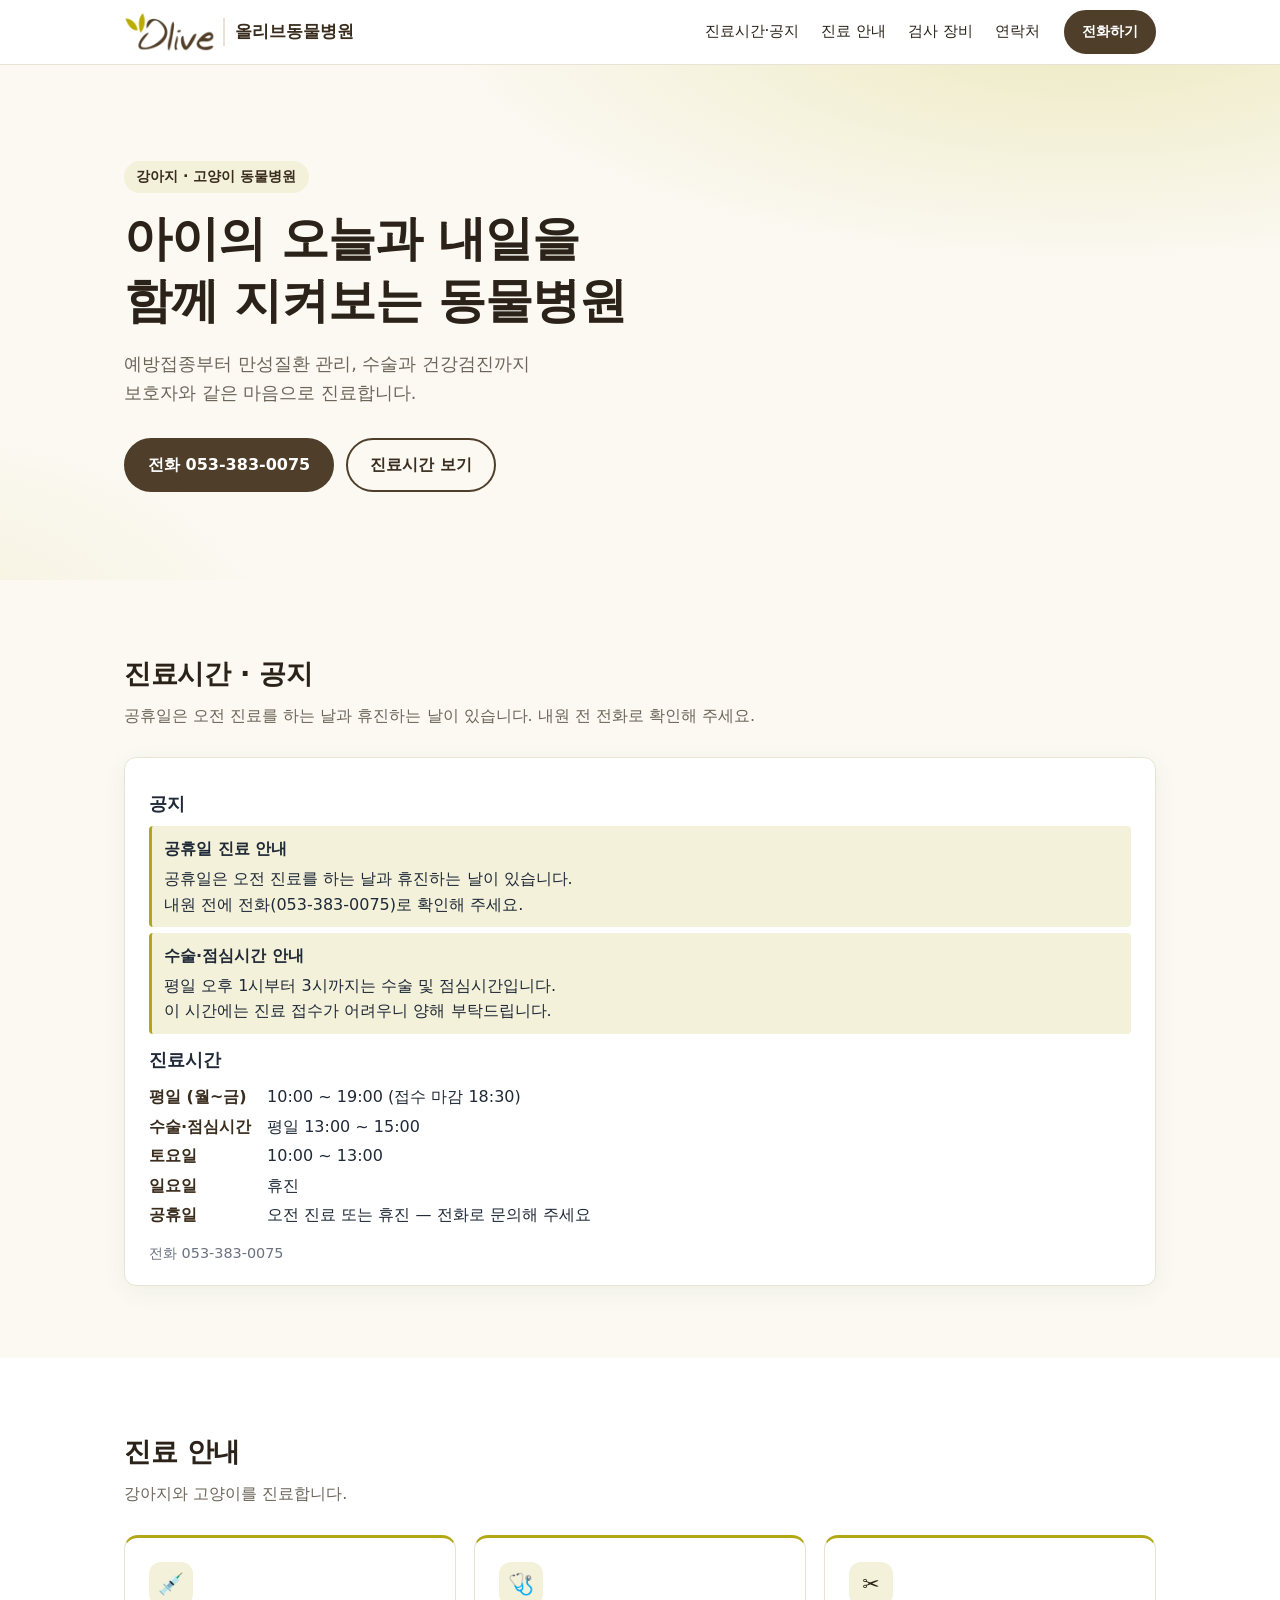
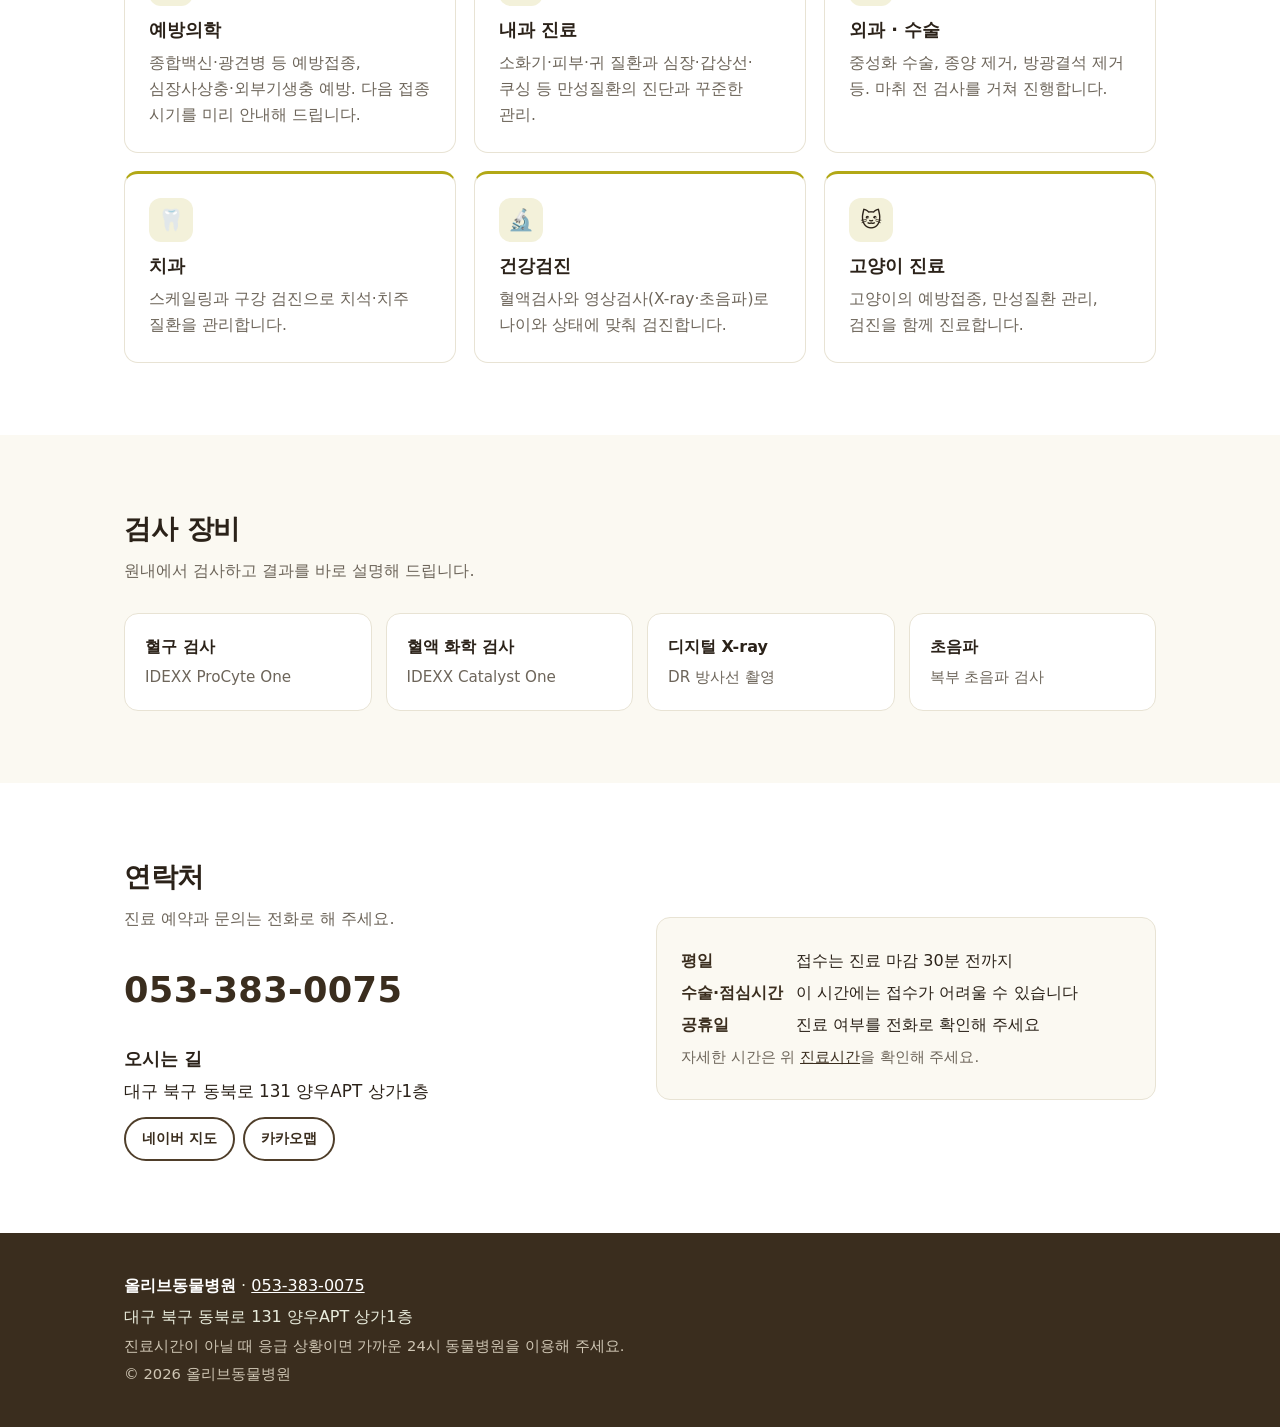
==== commit bebd3a20: "병원 로고·색(갈색·올리브 잎)·오시는 길(주소, 네이버 지도·카카오맵)" ====
--- a/index.html
+++ b/index.html
@@ -5,15 +5,15 @@
     <meta name="viewport" content="width=device-width, initial-scale=1.0">
     <title>올리브동물병원 | 강아지·고양이 동물병원</title>
     <meta name="description" content="올리브동물병원 — 강아지·고양이 예방접종, 내과·외과 진료, 건강검진, 치과 스케일링. 진료시간과 휴진 안내.">
-    <link rel="icon" href="data:image/svg+xml,%3Csvg xmlns='http://www.w3.org/2000/svg' viewBox='0 0 64 64'%3E%3Cellipse cx='32' cy='36' rx='16' ry='22' fill='%236b7d2c'/%3E%3Cpath d='M32 14 C34 6 42 4 46 6' stroke='%23455220' stroke-width='4' fill='none' stroke-linecap='round'/%3E%3C/svg%3E">
+    <link rel="icon" href="images/olive-logo.png">
     <link rel="stylesheet" href="css/olive.css">
 </head>
 <body>
     <header class="ol-header">
         <div class="ol-wrap ol-header-in">
             <a href="#top" class="ol-logo" aria-label="올리브동물병원 처음으로">
-                <svg viewBox="0 0 64 64" aria-hidden="true"><ellipse cx="30" cy="38" rx="15" ry="20" fill="#6b7d2c"/><ellipse cx="25" cy="31" rx="4" ry="6" fill="#a3b46a" opacity=".55"/><path d="M30 18 C32 9 41 6 47 8" stroke="#455220" stroke-width="4" fill="none" stroke-linecap="round"/><path d="M40 9 C47 3 56 6 58 12 C50 15 44 14 40 9 Z" fill="#8a9c45"/></svg>
-                <span data-vc="clinic_name">올리브동물병원</span>
+                <img src="images/olive-logo.png" alt="Olive" width="102" height="45">
+                <span class="ol-logo-name" data-vc="clinic_name">올리브동물병원</span>
             </a>
             <nav class="ol-nav" aria-label="메뉴">
                 <a href="#hours">진료시간·공지</a>
@@ -107,6 +107,12 @@
                     <h2 class="ol-h2">연락처</h2>
                     <p class="ol-sub">진료 예약과 문의는 전화로 해 주세요.</p>
                     <a class="ol-phone" href="tel:0533830075" data-vc="phone">053-383-0075</a>
+                    <h3 class="ol-h3">오시는 길</h3>
+                    <p class="ol-addr" data-vc="address">대구 북구 동북로 131 양우APT 상가1층</p>
+                    <div class="ol-map">
+                        <a class="ol-btn ol-btn-ghost ol-btn-sm" href="https://map.naver.com/p/search/%EC%98%AC%EB%A6%AC%EB%B8%8C%EB%8F%99%EB%AC%BC%EB%B3%91%EC%9B%90%20%EB%8C%80%EA%B5%AC%20%EB%B6%81%EA%B5%AC%20%EB%8F%99%EB%B6%81%EB%A1%9C%20131" target="_blank" rel="noopener">네이버 지도</a>
+                        <a class="ol-btn ol-btn-ghost ol-btn-sm" href="https://map.kakao.com/?q=%EB%8C%80%EA%B5%AC%20%EB%B6%81%EA%B5%AC%20%EB%8F%99%EB%B6%81%EB%A1%9C%20131" target="_blank" rel="noopener">카카오맵</a>
+                    </div>
                 </div>
                 <div class="ol-contact-box">
                     <p><strong>평일</strong> 접수는 진료 마감 30분 전까지</p>
@@ -121,6 +127,7 @@
     <footer class="ol-footer">
         <div class="ol-wrap">
             <p><strong data-vc="clinic_name">올리브동물병원</strong> · <a href="tel:0533830075" data-vc="phone">053-383-0075</a></p>
+            <p data-vc="address">대구 북구 동북로 131 양우APT 상가1층</p>
             <p class="ol-muted">진료시간이 아닐 때 응급 상황이면 가까운 24시 동물병원을 이용해 주세요.</p>
             <p class="ol-muted">&copy; 2026 올리브동물병원</p>
         </div>
--- a/css/olive.css
+++ b/css/olive.css
@@ -1,12 +1,14 @@
 /* 올리브동물병원 — 첫 페이지 */
 :root {
-  --olive: #6b7d2c;
-  --olive-dark: #455220;
-  --olive-soft: #eef1e2;
-  --cream: #faf8f1;
-  --ink: #23271a;
-  --muted: #6b6f60;
-  --line: #e3e5d8;
+  /* 병원 로고 색: 갈색 #4F3E2A, 올리브 잎 #B9AF0F */
+  --olive: #4f3e2a;
+  --olive-dark: #3a2d1e;
+  --leaf: #b2a816;
+  --olive-soft: #f3f1da;
+  --cream: #fbf9f2;
+  --ink: #2b2219;
+  --muted: #6d655a;
+  --line: #e8e3d4;
   --radius: 14px;
 }
 * { box-sizing: border-box; }
@@ -23,7 +25,8 @@
 .ol-header { position: sticky; top: 0; z-index: 10; background: rgba(255,255,255,.94); backdrop-filter: blur(8px); border-bottom: 1px solid var(--line); }
 .ol-header-in { display: flex; align-items: center; gap: 24px; height: 64px; }
 .ol-logo { display: flex; align-items: center; gap: 8px; font-weight: 800; font-size: 1.2rem; color: var(--olive-dark); text-decoration: none; }
-.ol-logo svg { width: 34px; height: 34px; }
+.ol-logo img { height: 40px; width: auto; display: block; }
+.ol-logo-name { font-size: 1.05rem; padding-left: 10px; border-left: 2px solid var(--line); }
 .ol-nav { display: flex; gap: 22px; margin-left: auto; }
 .ol-nav a { color: var(--ink); text-decoration: none; font-size: .95rem; }
 .ol-nav a:hover { color: var(--olive); }
@@ -38,8 +41,8 @@
 /* 첫 화면 */
 .ol-hero {
   background:
-    radial-gradient(1100px 420px at 85% -10%, rgba(138,156,69,.28), transparent 60%),
-    radial-gradient(700px 360px at -10% 110%, rgba(107,125,44,.18), transparent 60%),
+    radial-gradient(1100px 420px at 85% -10%, rgba(185,175,15,.22), transparent 60%),
+    radial-gradient(700px 360px at -10% 110%, rgba(185,175,15,.10), transparent 60%),
     var(--cream);
   padding: 96px 0 88px;
 }
@@ -57,7 +60,7 @@
 /* 진료시간·공지 (VetChart가 채우는 칸) */
 #vetchart-clinic-info { max-width: 1032px !important; margin: 0 auto !important; border-color: var(--line) !important; box-shadow: 0 6px 24px rgba(69,82,32,.06); }
 #vetchart-clinic-info .vc-title { display: none; }
-#vetchart-clinic-info .vc-notice { border-left-color: var(--olive) !important; background: var(--olive-soft) !important; }
+#vetchart-clinic-info .vc-notice { border-left-color: var(--leaf) !important; background: var(--olive-soft) !important; }
 #vetchart-clinic-info td:first-child { font-weight: 700; color: var(--olive-dark); white-space: nowrap; }
 
 /* 진료 안내 카드 */
@@ -66,6 +69,7 @@
 .ol-card h3 { margin: 10px 0 6px; font-size: 1.1rem; }
 .ol-card p { margin: 0; color: var(--muted); font-size: .97rem; }
 .ol-ico { width: 44px; height: 44px; display: grid; place-items: center; border-radius: 12px; background: var(--olive-soft); font-size: 1.3rem; }
+.ol-card { border-top: 3px solid var(--leaf); }
 
 /* 장비 */
 .ol-equip { list-style: none; margin: 0; padding: 0; display: grid; grid-template-columns: repeat(4, 1fr); gap: 14px; }
@@ -80,12 +84,15 @@
 .ol-contact-box p { margin: 6px 0; }
 .ol-contact-box strong { display: inline-block; min-width: 110px; color: var(--olive-dark); }
 .ol-muted { color: var(--muted); font-size: .92rem; }
+.ol-h3 { margin: 26px 0 4px; font-size: 1.1rem; }
+.ol-addr { margin: 0 0 12px; font-size: 1.05rem; }
+.ol-map { display: flex; gap: 8px; flex-wrap: wrap; }
 
 /* 바닥 */
 .ol-footer { padding: 36px 0; background: var(--olive-dark); color: #e9ecdc; }
 .ol-footer a, .ol-footer strong { color: #fff; }
 .ol-footer p { margin: 4px 0; }
-.ol-footer .ol-muted { color: #c9cfb3; }
+.ol-footer .ol-muted { color: #cfc6b4; }
 
 @media (max-width: 860px) {
   .ol-nav { display: none; }
@@ -97,6 +104,7 @@
   .ol-br { display: none; }
 }
 @media (max-width: 540px) {
+  .ol-logo-name { display: none; }
   .ol-header-in { gap: 12px; }
   .ol-hero { padding: 64px 0 56px; }
   .ol-cards, .ol-equip { grid-template-columns: 1fr; }
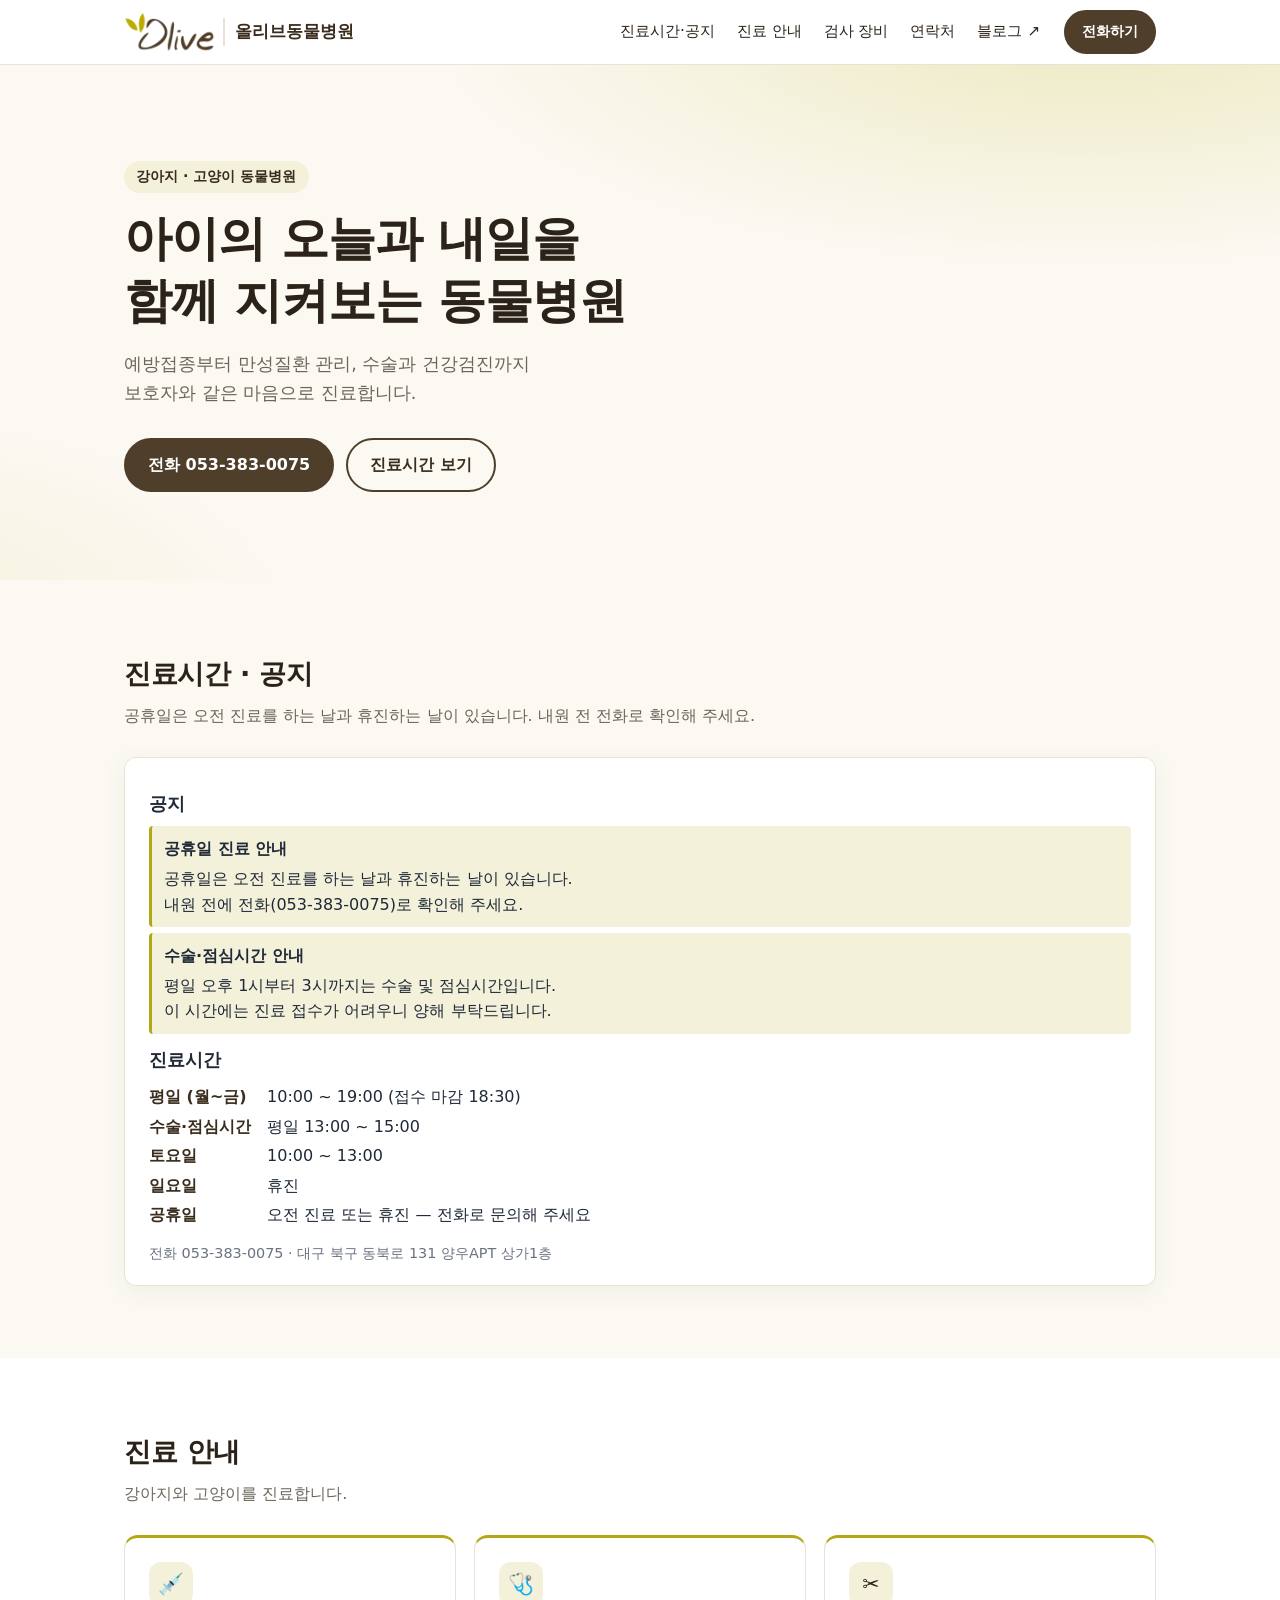
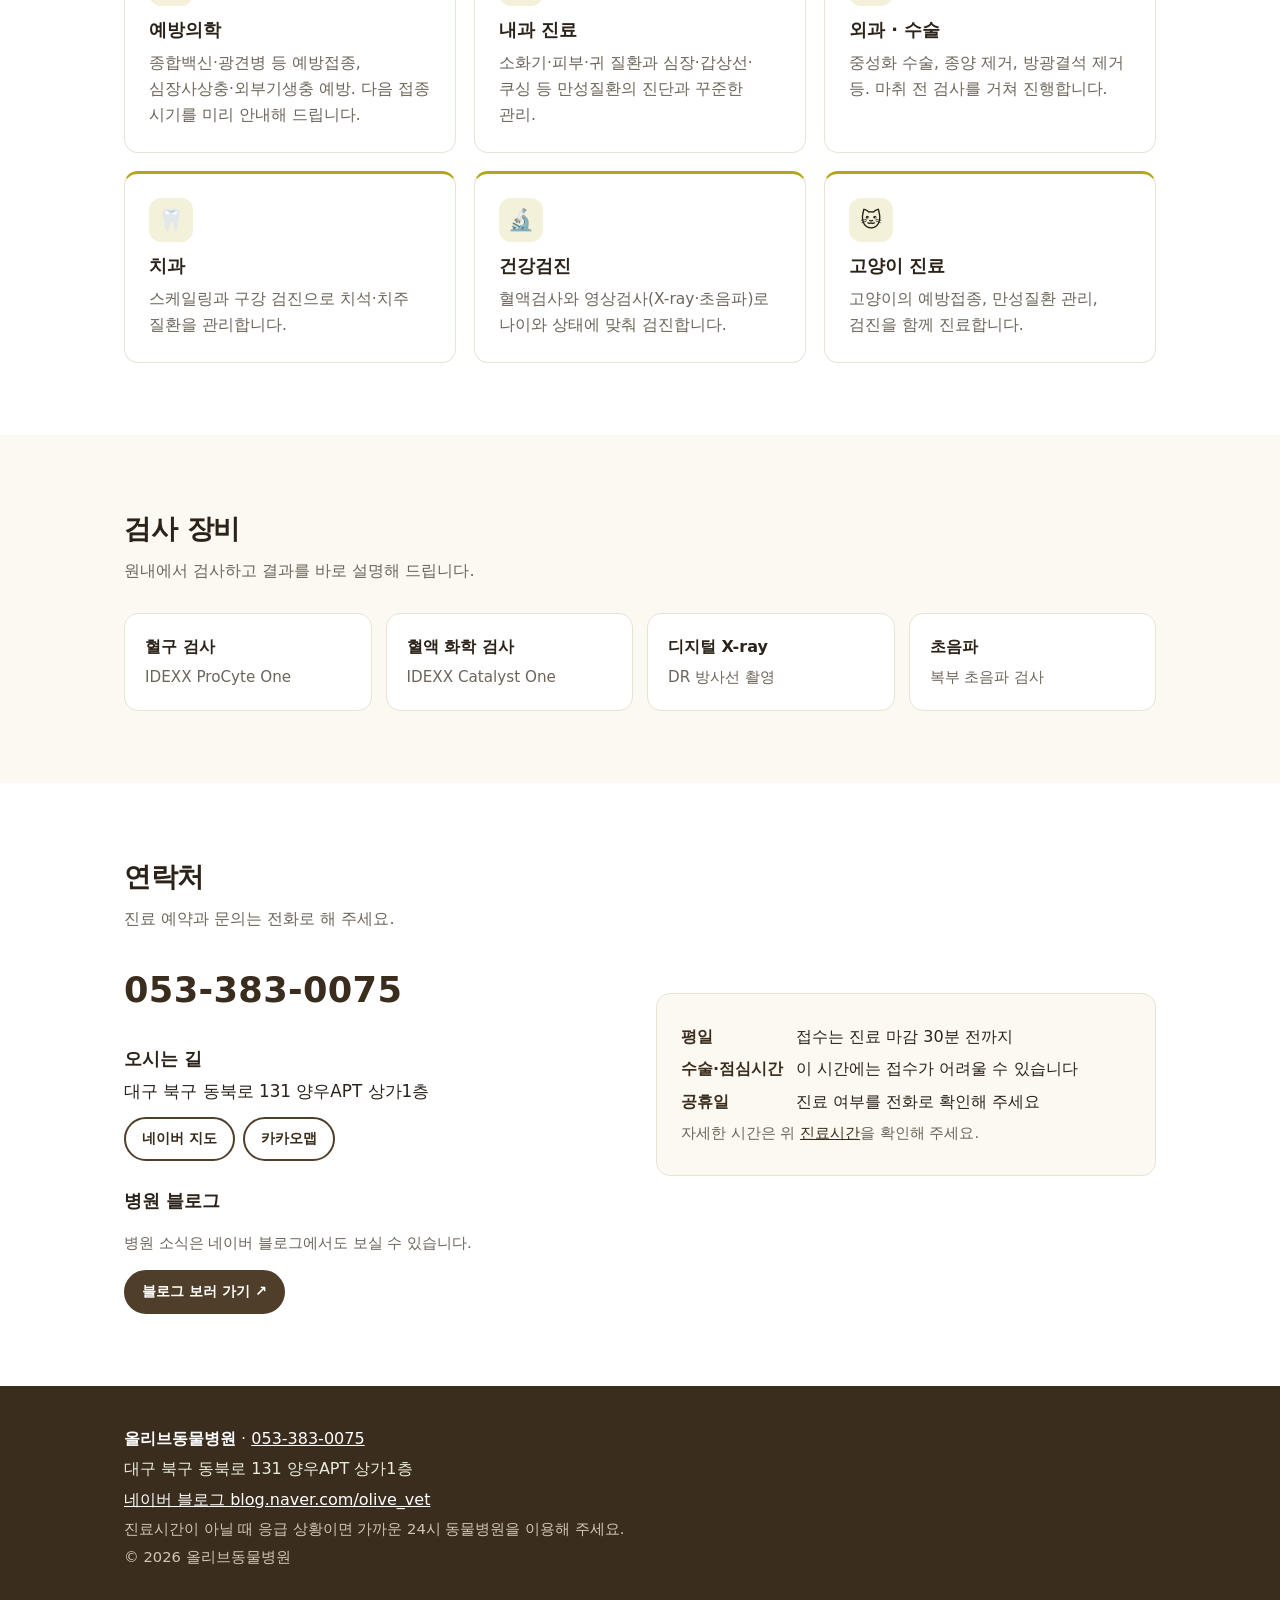
==== commit fa3a3edd: "병원 네이버 블로그 링크 (메뉴·연락처·바닥글)" ====
--- a/index.html
+++ b/index.html
@@ -20,6 +20,7 @@
                 <a href="#care">진료 안내</a>
                 <a href="#equipment">검사 장비</a>
                 <a href="#contact">연락처</a>
+                <a href="https://blog.naver.com/olive_vet" target="_blank" rel="noopener">블로그 ↗</a>
             </nav>
             <a class="ol-btn ol-btn-sm" href="tel:0533830075" data-vc="phone" data-vc-text="keep">전화하기</a>
         </div>
@@ -113,6 +114,9 @@
                         <a class="ol-btn ol-btn-ghost ol-btn-sm" href="https://map.naver.com/p/search/%EC%98%AC%EB%A6%AC%EB%B8%8C%EB%8F%99%EB%AC%BC%EB%B3%91%EC%9B%90%20%EB%8C%80%EA%B5%AC%20%EB%B6%81%EA%B5%AC%20%EB%8F%99%EB%B6%81%EB%A1%9C%20131" target="_blank" rel="noopener">네이버 지도</a>
                         <a class="ol-btn ol-btn-ghost ol-btn-sm" href="https://map.kakao.com/?q=%EB%8C%80%EA%B5%AC%20%EB%B6%81%EA%B5%AC%20%EB%8F%99%EB%B6%81%EB%A1%9C%20131" target="_blank" rel="noopener">카카오맵</a>
                     </div>
+                    <h3 class="ol-h3">병원 블로그</h3>
+                    <p class="ol-muted">병원 소식은 네이버 블로그에서도 보실 수 있습니다.</p>
+                    <a class="ol-btn ol-btn-sm" href="https://blog.naver.com/olive_vet" target="_blank" rel="noopener">블로그 보러 가기 ↗</a>
                 </div>
                 <div class="ol-contact-box">
                     <p><strong>평일</strong> 접수는 진료 마감 30분 전까지</p>
@@ -128,6 +132,7 @@
         <div class="ol-wrap">
             <p><strong data-vc="clinic_name">올리브동물병원</strong> · <a href="tel:0533830075" data-vc="phone">053-383-0075</a></p>
             <p data-vc="address">대구 북구 동북로 131 양우APT 상가1층</p>
+            <p><a href="https://blog.naver.com/olive_vet" target="_blank" rel="noopener">네이버 블로그 blog.naver.com/olive_vet</a></p>
             <p class="ol-muted">진료시간이 아닐 때 응급 상황이면 가까운 24시 동물병원을 이용해 주세요.</p>
             <p class="ol-muted">&copy; 2026 올리브동물병원</p>
         </div>
